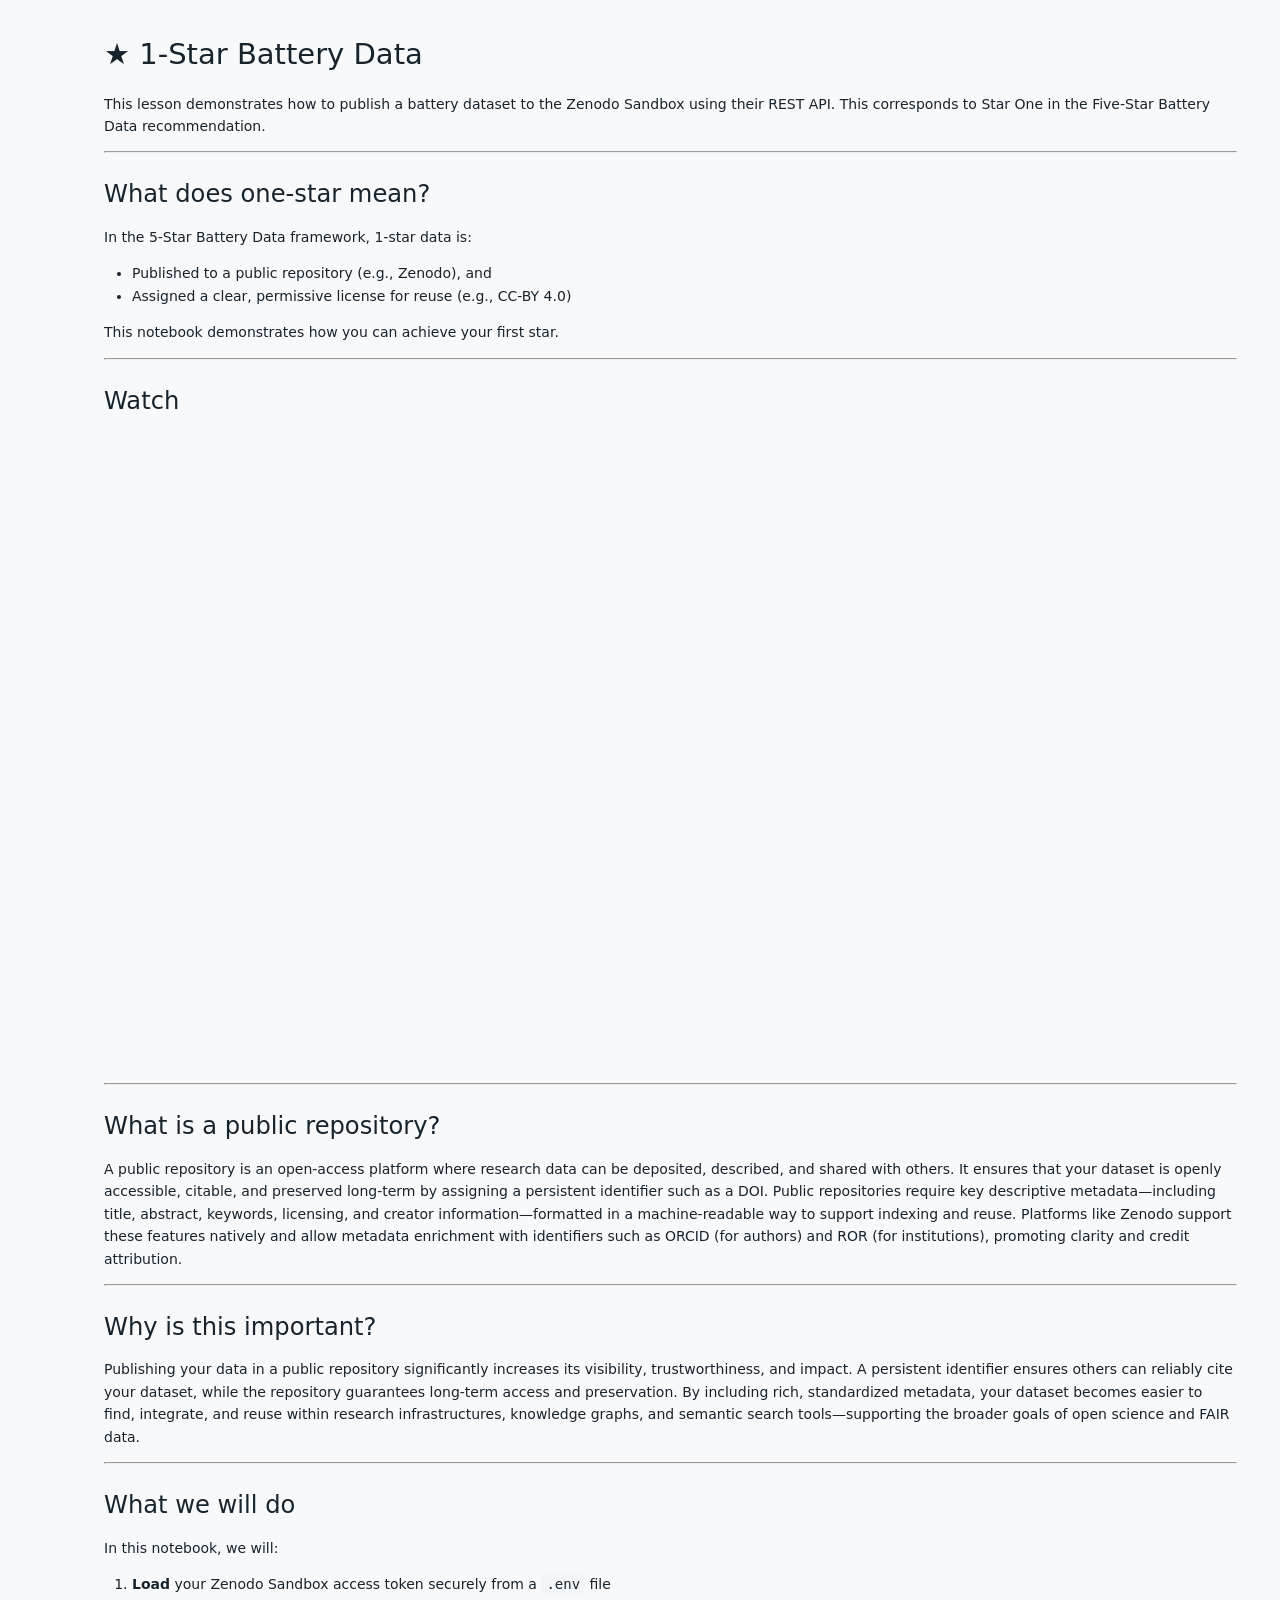
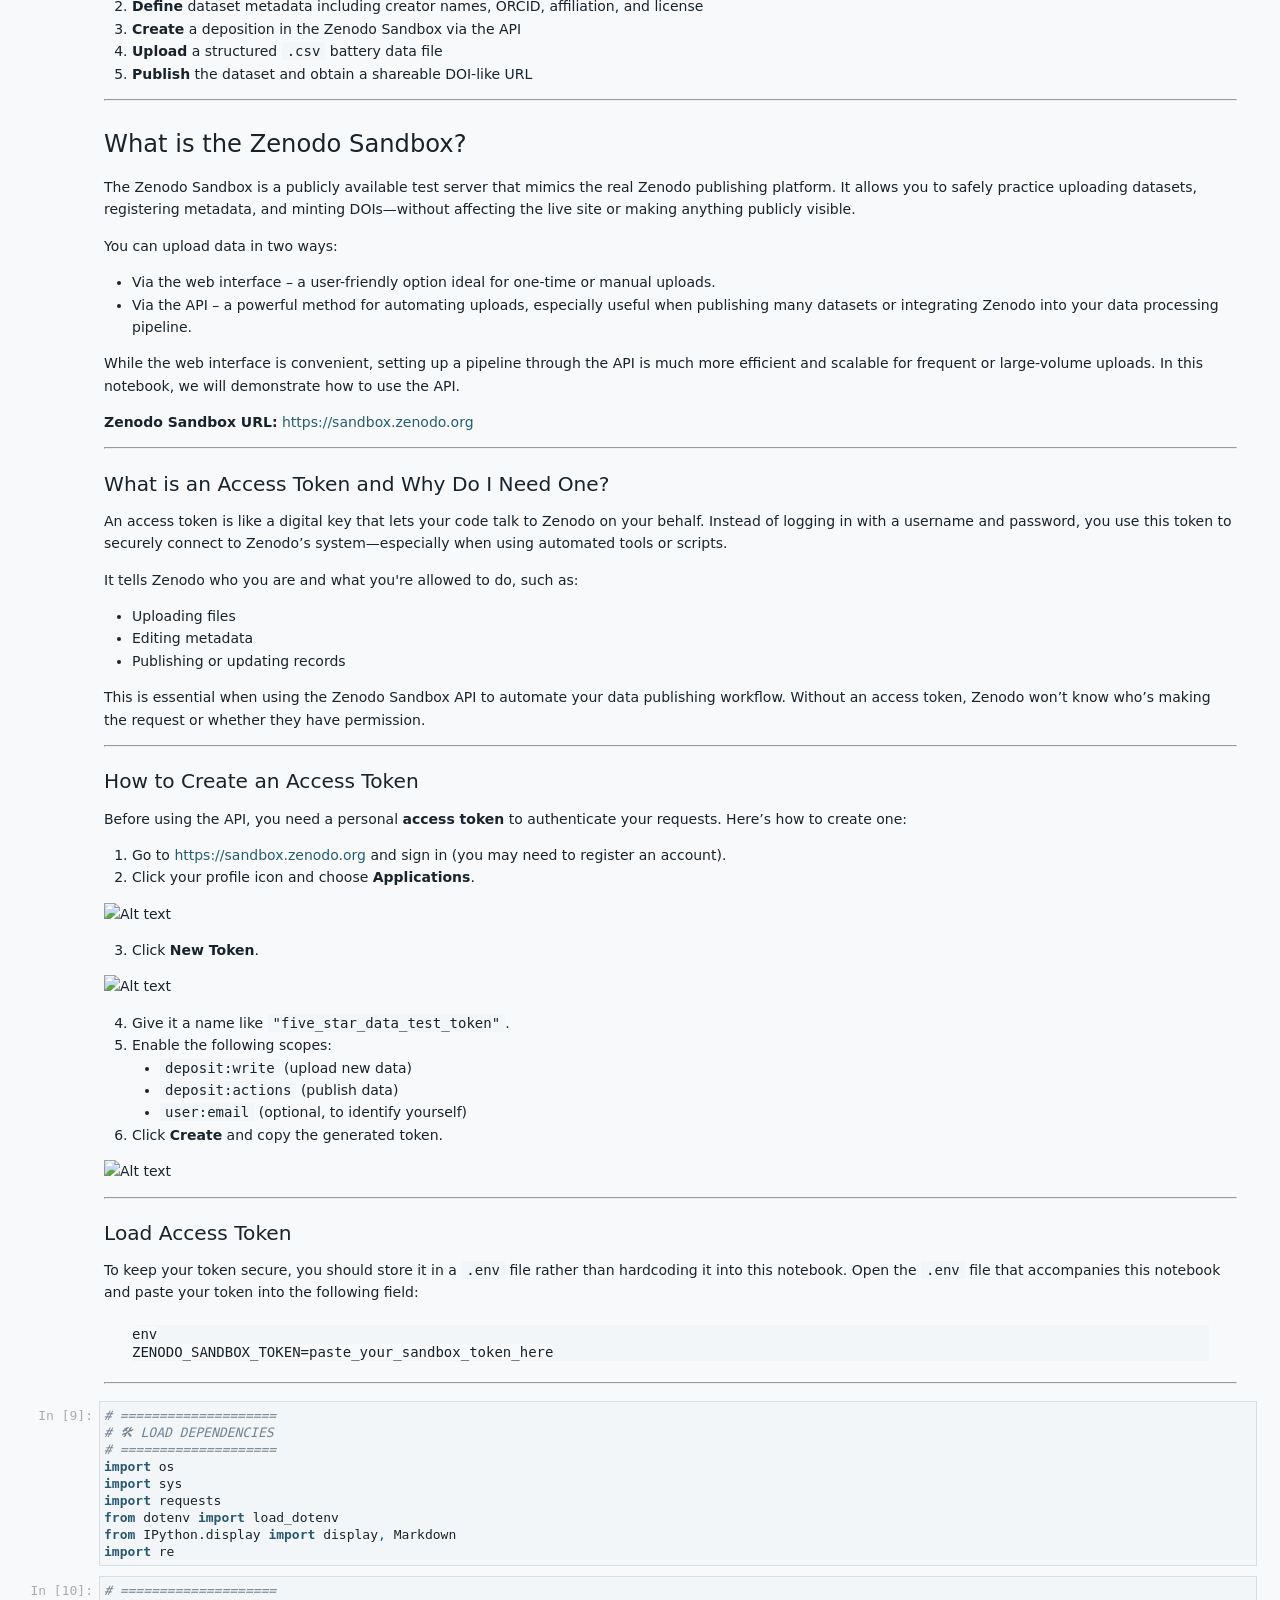
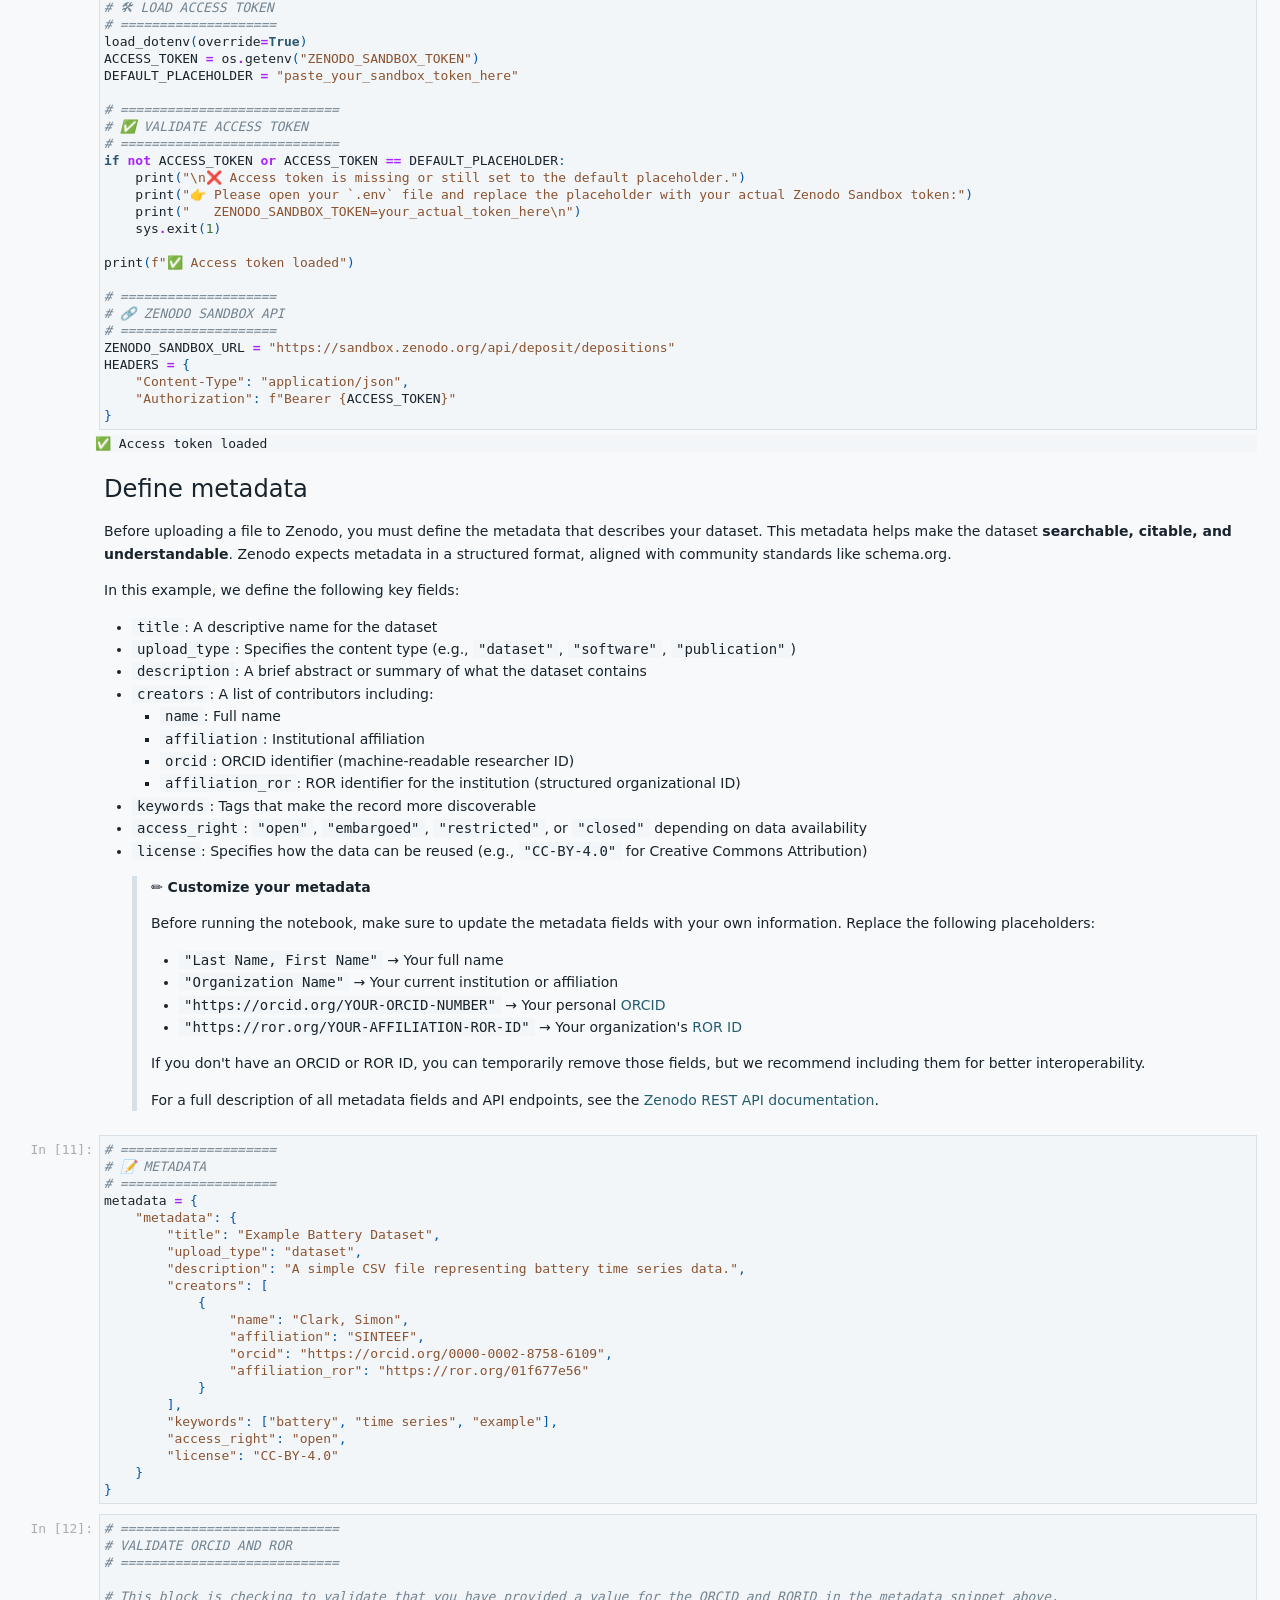
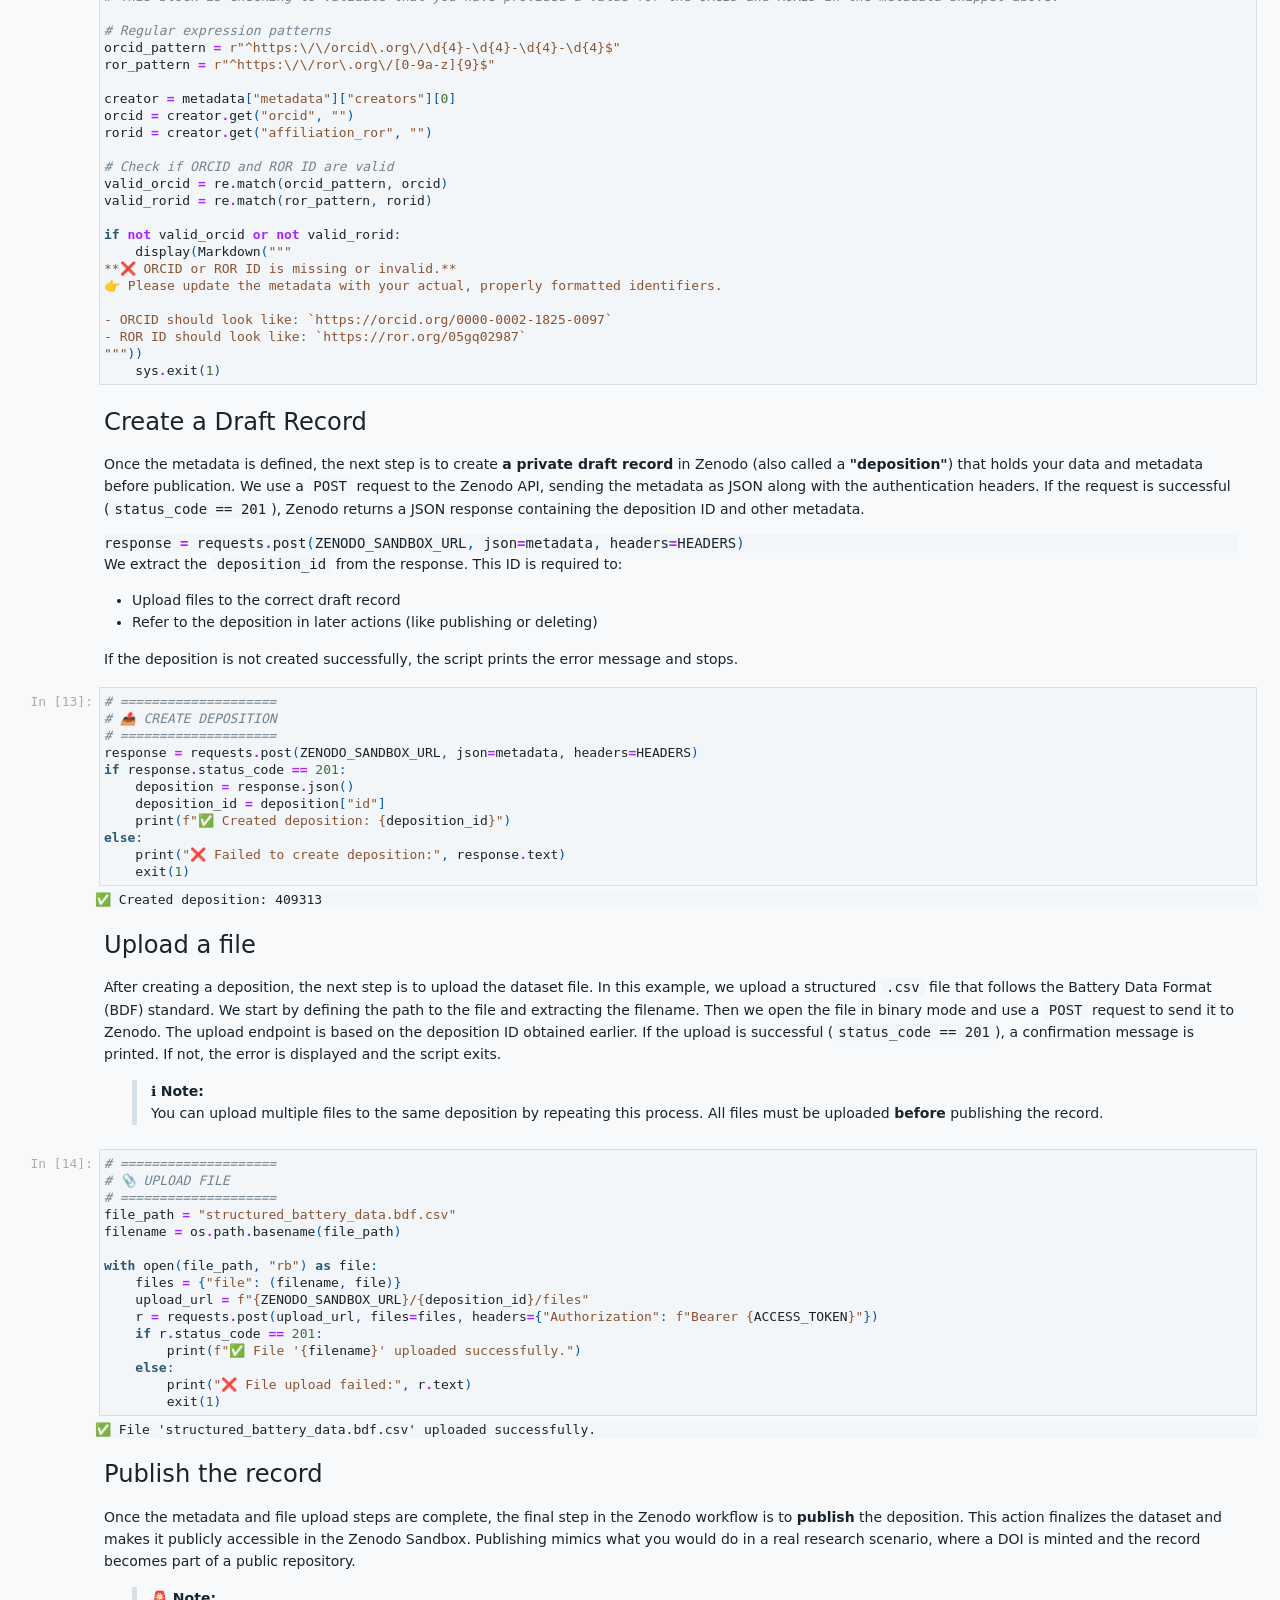
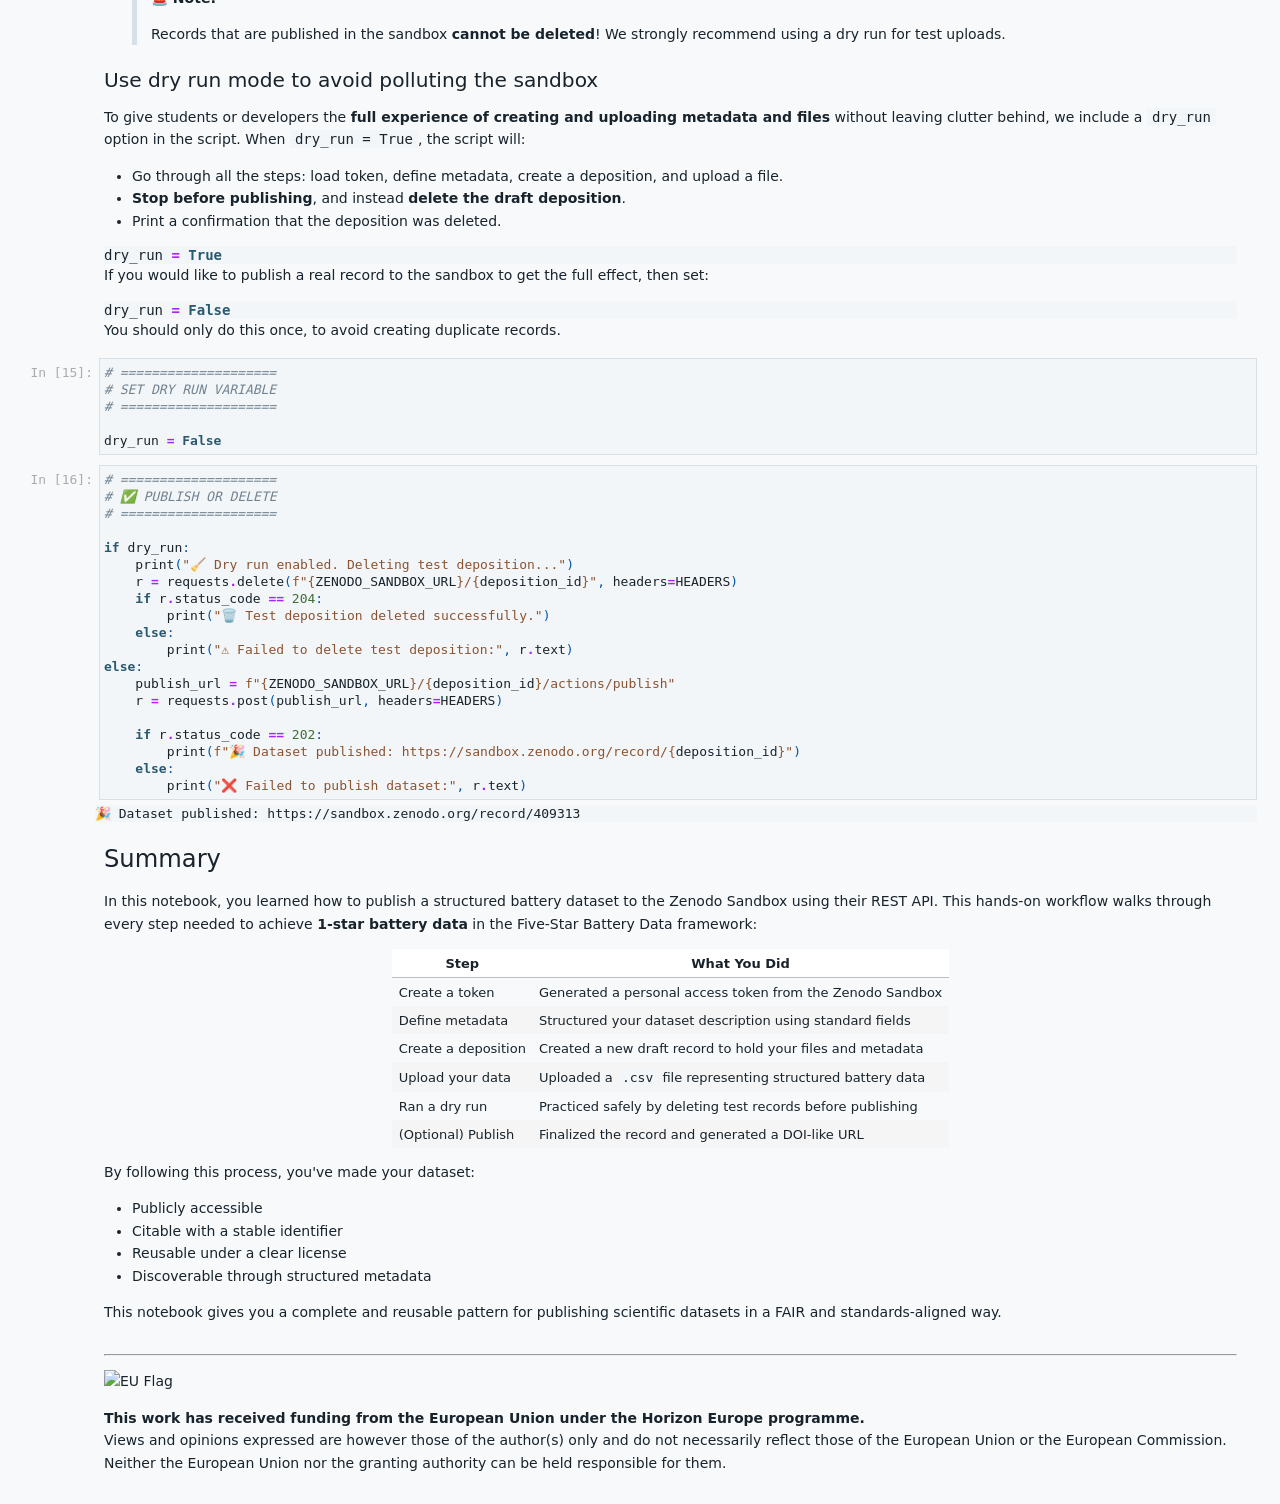
==== exports/notebooks/modules/star-1/lessons/star-1-notebook.html @ 14df3b8b "initial battery genome reformatting" ====
<!DOCTYPE html>

<html lang="en">
<head><meta charset="utf-8"/>
<meta content="width=device-width, initial-scale=1.0" name="viewport"/>
<title>star-1-notebook</title><script src="https://cdnjs.cloudflare.com/ajax/libs/require.js/2.1.10/require.min.js"></script>
<style type="text/css">
    pre { line-height: 125%; }
td.linenos .normal { color: inherit; background-color: transparent; padding-left: 5px; padding-right: 5px; }
span.linenos { color: inherit; background-color: transparent; padding-left: 5px; padding-right: 5px; }
td.linenos .special { color: #000000; background-color: #ffffc0; padding-left: 5px; padding-right: 5px; }
span.linenos.special { color: #000000; background-color: #ffffc0; padding-left: 5px; padding-right: 5px; }
.highlight .hll { background-color: var(--jp-cell-editor-active-background) }
.highlight { background: var(--jp-cell-editor-background); color: var(--jp-mirror-editor-variable-color) }
.highlight .c { color: var(--jp-mirror-editor-comment-color); font-style: italic } /* Comment */
.highlight .err { color: var(--jp-mirror-editor-error-color) } /* Error */
.highlight .k { color: var(--jp-mirror-editor-keyword-color); font-weight: bold } /* Keyword */
.highlight .o { color: var(--jp-mirror-editor-operator-color); font-weight: bold } /* Operator */
.highlight .p { color: var(--jp-mirror-editor-punctuation-color) } /* Punctuation */
.highlight .ch { color: var(--jp-mirror-editor-comment-color); font-style: italic } /* Comment.Hashbang */
.highlight .cm { color: var(--jp-mirror-editor-comment-color); font-style: italic } /* Comment.Multiline */
.highlight .cp { color: var(--jp-mirror-editor-comment-color); font-style: italic } /* Comment.Preproc */
.highlight .cpf { color: var(--jp-mirror-editor-comment-color); font-style: italic } /* Comment.PreprocFile */
.highlight .c1 { color: var(--jp-mirror-editor-comment-color); font-style: italic } /* Comment.Single */
.highlight .cs { color: var(--jp-mirror-editor-comment-color); font-style: italic } /* Comment.Special */
.highlight .kc { color: var(--jp-mirror-editor-keyword-color); font-weight: bold } /* Keyword.Constant */
.highlight .kd { color: var(--jp-mirror-editor-keyword-color); font-weight: bold } /* Keyword.Declaration */
.highlight .kn { color: var(--jp-mirror-editor-keyword-color); font-weight: bold } /* Keyword.Namespace */
.highlight .kp { color: var(--jp-mirror-editor-keyword-color); font-weight: bold } /* Keyword.Pseudo */
.highlight .kr { color: var(--jp-mirror-editor-keyword-color); font-weight: bold } /* Keyword.Reserved */
.highlight .kt { color: var(--jp-mirror-editor-keyword-color); font-weight: bold } /* Keyword.Type */
.highlight .m { color: var(--jp-mirror-editor-number-color) } /* Literal.Number */
.highlight .s { color: var(--jp-mirror-editor-string-color) } /* Literal.String */
.highlight .ow { color: var(--jp-mirror-editor-operator-color); font-weight: bold } /* Operator.Word */
.highlight .pm { color: var(--jp-mirror-editor-punctuation-color) } /* Punctuation.Marker */
.highlight .w { color: var(--jp-mirror-editor-variable-color) } /* Text.Whitespace */
.highlight .mb { color: var(--jp-mirror-editor-number-color) } /* Literal.Number.Bin */
.highlight .mf { color: var(--jp-mirror-editor-number-color) } /* Literal.Number.Float */
.highlight .mh { color: var(--jp-mirror-editor-number-color) } /* Literal.Number.Hex */
.highlight .mi { color: var(--jp-mirror-editor-number-color) } /* Literal.Number.Integer */
.highlight .mo { color: var(--jp-mirror-editor-number-color) } /* Literal.Number.Oct */
.highlight .sa { color: var(--jp-mirror-editor-string-color) } /* Literal.String.Affix */
.highlight .sb { color: var(--jp-mirror-editor-string-color) } /* Literal.String.Backtick */
.highlight .sc { color: var(--jp-mirror-editor-string-color) } /* Literal.String.Char */
.highlight .dl { color: var(--jp-mirror-editor-string-color) } /* Literal.String.Delimiter */
.highlight .sd { color: var(--jp-mirror-editor-string-color) } /* Literal.String.Doc */
.highlight .s2 { color: var(--jp-mirror-editor-string-color) } /* Literal.String.Double */
.highlight .se { color: var(--jp-mirror-editor-string-color) } /* Literal.String.Escape */
.highlight .sh { color: var(--jp-mirror-editor-string-color) } /* Literal.String.Heredoc */
.highlight .si { color: var(--jp-mirror-editor-string-color) } /* Literal.String.Interpol */
.highlight .sx { color: var(--jp-mirror-editor-string-color) } /* Literal.String.Other */
.highlight .sr { color: var(--jp-mirror-editor-string-color) } /* Literal.String.Regex */
.highlight .s1 { color: var(--jp-mirror-editor-string-color) } /* Literal.String.Single */
.highlight .ss { color: var(--jp-mirror-editor-string-color) } /* Literal.String.Symbol */
.highlight .il { color: var(--jp-mirror-editor-number-color) } /* Literal.Number.Integer.Long */
  </style>
<style type="text/css">
/*-----------------------------------------------------------------------------
| Copyright (c) Jupyter Development Team.
| Distributed under the terms of the Modified BSD License.
|----------------------------------------------------------------------------*/

/*
 * Mozilla scrollbar styling
 */

/* use standard opaque scrollbars for most nodes */
[data-jp-theme-scrollbars='true'] {
  scrollbar-color: rgb(var(--jp-scrollbar-thumb-color))
    var(--jp-scrollbar-background-color);
}

/* for code nodes, use a transparent style of scrollbar. These selectors
 * will match lower in the tree, and so will override the above */
[data-jp-theme-scrollbars='true'] .CodeMirror-hscrollbar,
[data-jp-theme-scrollbars='true'] .CodeMirror-vscrollbar {
  scrollbar-color: rgba(var(--jp-scrollbar-thumb-color), 0.5) transparent;
}

/* tiny scrollbar */

.jp-scrollbar-tiny {
  scrollbar-color: rgba(var(--jp-scrollbar-thumb-color), 0.5) transparent;
  scrollbar-width: thin;
}

/* tiny scrollbar */

.jp-scrollbar-tiny::-webkit-scrollbar,
.jp-scrollbar-tiny::-webkit-scrollbar-corner {
  background-color: transparent;
  height: 4px;
  width: 4px;
}

.jp-scrollbar-tiny::-webkit-scrollbar-thumb {
  background: rgba(var(--jp-scrollbar-thumb-color), 0.5);
}

.jp-scrollbar-tiny::-webkit-scrollbar-track:horizontal {
  border-left: 0 solid transparent;
  border-right: 0 solid transparent;
}

.jp-scrollbar-tiny::-webkit-scrollbar-track:vertical {
  border-top: 0 solid transparent;
  border-bottom: 0 solid transparent;
}

/*
 * Lumino
 */

.lm-ScrollBar[data-orientation='horizontal'] {
  min-height: 16px;
  max-height: 16px;
  min-width: 45px;
  border-top: 1px solid #a0a0a0;
}

.lm-ScrollBar[data-orientation='vertical'] {
  min-width: 16px;
  max-width: 16px;
  min-height: 45px;
  border-left: 1px solid #a0a0a0;
}

.lm-ScrollBar-button {
  background-color: #f0f0f0;
  background-position: center center;
  min-height: 15px;
  max-height: 15px;
  min-width: 15px;
  max-width: 15px;
}

.lm-ScrollBar-button:hover {
  background-color: #dadada;
}

.lm-ScrollBar-button.lm-mod-active {
  background-color: #cdcdcd;
}

.lm-ScrollBar-track {
  background: #f0f0f0;
}

.lm-ScrollBar-thumb {
  background: #cdcdcd;
}

.lm-ScrollBar-thumb:hover {
  background: #bababa;
}

.lm-ScrollBar-thumb.lm-mod-active {
  background: #a0a0a0;
}

.lm-ScrollBar[data-orientation='horizontal'] .lm-ScrollBar-thumb {
  height: 100%;
  min-width: 15px;
  border-left: 1px solid #a0a0a0;
  border-right: 1px solid #a0a0a0;
}

.lm-ScrollBar[data-orientation='vertical'] .lm-ScrollBar-thumb {
  width: 100%;
  min-height: 15px;
  border-top: 1px solid #a0a0a0;
  border-bottom: 1px solid #a0a0a0;
}

.lm-ScrollBar[data-orientation='horizontal']
  .lm-ScrollBar-button[data-action='decrement'] {
  background-image: var(--jp-icon-caret-left);
  background-size: 17px;
}

.lm-ScrollBar[data-orientation='horizontal']
  .lm-ScrollBar-button[data-action='increment'] {
  background-image: var(--jp-icon-caret-right);
  background-size: 17px;
}

.lm-ScrollBar[data-orientation='vertical']
  .lm-ScrollBar-button[data-action='decrement'] {
  background-image: var(--jp-icon-caret-up);
  background-size: 17px;
}

.lm-ScrollBar[data-orientation='vertical']
  .lm-ScrollBar-button[data-action='increment'] {
  background-image: var(--jp-icon-caret-down);
  background-size: 17px;
}

/*
 * Copyright (c) Jupyter Development Team.
 * Distributed under the terms of the Modified BSD License.
 */

/*-----------------------------------------------------------------------------
| Copyright (c) Jupyter Development Team.
| Copyright (c) 2014-2017, PhosphorJS Contributors
|
| Distributed under the terms of the BSD 3-Clause License.
|
| The full license is in the file LICENSE, distributed with this software.
|----------------------------------------------------------------------------*/

.lm-Widget {
  box-sizing: border-box;
  position: relative;
  overflow: hidden;
}

.lm-Widget.lm-mod-hidden {
  display: none !important;
}

/*
 * Copyright (c) Jupyter Development Team.
 * Distributed under the terms of the Modified BSD License.
 */

.lm-AccordionPanel[data-orientation='horizontal'] > .lm-AccordionPanel-title {
  /* Title is rotated for horizontal accordion panel using CSS */
  display: block;
  transform-origin: top left;
  transform: rotate(-90deg) translate(-100%);
}

/*
 * Copyright (c) Jupyter Development Team.
 * Distributed under the terms of the Modified BSD License.
 */

/*-----------------------------------------------------------------------------
| Copyright (c) Jupyter Development Team.
| Copyright (c) 2014-2017, PhosphorJS Contributors
|
| Distributed under the terms of the BSD 3-Clause License.
|
| The full license is in the file LICENSE, distributed with this software.
|----------------------------------------------------------------------------*/

.lm-CommandPalette {
  display: flex;
  flex-direction: column;
  -webkit-user-select: none;
  -moz-user-select: none;
  -ms-user-select: none;
  user-select: none;
}

.lm-CommandPalette-search {
  flex: 0 0 auto;
}

.lm-CommandPalette-content {
  flex: 1 1 auto;
  margin: 0;
  padding: 0;
  min-height: 0;
  overflow: auto;
  list-style-type: none;
}

.lm-CommandPalette-header {
  overflow: hidden;
  white-space: nowrap;
  text-overflow: ellipsis;
}

.lm-CommandPalette-item {
  display: flex;
  flex-direction: row;
}

.lm-CommandPalette-itemIcon {
  flex: 0 0 auto;
}

.lm-CommandPalette-itemContent {
  flex: 1 1 auto;
  overflow: hidden;
}

.lm-CommandPalette-itemShortcut {
  flex: 0 0 auto;
}

.lm-CommandPalette-itemLabel {
  overflow: hidden;
  white-space: nowrap;
  text-overflow: ellipsis;
}

.lm-close-icon {
  border: 1px solid transparent;
  background-color: transparent;
  position: absolute;
  z-index: 1;
  right: 3%;
  top: 0;
  bottom: 0;
  margin: auto;
  padding: 7px 0;
  display: none;
  vertical-align: middle;
  outline: 0;
  cursor: pointer;
}
.lm-close-icon:after {
  content: 'X';
  display: block;
  width: 15px;
  height: 15px;
  text-align: center;
  color: #000;
  font-weight: normal;
  font-size: 12px;
  cursor: pointer;
}

/*
 * Copyright (c) Jupyter Development Team.
 * Distributed under the terms of the Modified BSD License.
 */

/*-----------------------------------------------------------------------------
| Copyright (c) Jupyter Development Team.
| Copyright (c) 2014-2017, PhosphorJS Contributors
|
| Distributed under the terms of the BSD 3-Clause License.
|
| The full license is in the file LICENSE, distributed with this software.
|----------------------------------------------------------------------------*/

.lm-DockPanel {
  z-index: 0;
}

.lm-DockPanel-widget {
  z-index: 0;
}

.lm-DockPanel-tabBar {
  z-index: 1;
}

.lm-DockPanel-handle {
  z-index: 2;
}

.lm-DockPanel-handle.lm-mod-hidden {
  display: none !important;
}

.lm-DockPanel-handle:after {
  position: absolute;
  top: 0;
  left: 0;
  width: 100%;
  height: 100%;
  content: '';
}

.lm-DockPanel-handle[data-orientation='horizontal'] {
  cursor: ew-resize;
}

.lm-DockPanel-handle[data-orientation='vertical'] {
  cursor: ns-resize;
}

.lm-DockPanel-handle[data-orientation='horizontal']:after {
  left: 50%;
  min-width: 8px;
  transform: translateX(-50%);
}

.lm-DockPanel-handle[data-orientation='vertical']:after {
  top: 50%;
  min-height: 8px;
  transform: translateY(-50%);
}

.lm-DockPanel-overlay {
  z-index: 3;
  box-sizing: border-box;
  pointer-events: none;
}

.lm-DockPanel-overlay.lm-mod-hidden {
  display: none !important;
}

/*
 * Copyright (c) Jupyter Development Team.
 * Distributed under the terms of the Modified BSD License.
 */

/*-----------------------------------------------------------------------------
| Copyright (c) Jupyter Development Team.
| Copyright (c) 2014-2017, PhosphorJS Contributors
|
| Distributed under the terms of the BSD 3-Clause License.
|
| The full license is in the file LICENSE, distributed with this software.
|----------------------------------------------------------------------------*/

.lm-Menu {
  z-index: 10000;
  position: absolute;
  white-space: nowrap;
  overflow-x: hidden;
  overflow-y: auto;
  outline: none;
  -webkit-user-select: none;
  -moz-user-select: none;
  -ms-user-select: none;
  user-select: none;
}

.lm-Menu-content {
  margin: 0;
  padding: 0;
  display: table;
  list-style-type: none;
}

.lm-Menu-item {
  display: table-row;
}

.lm-Menu-item.lm-mod-hidden,
.lm-Menu-item.lm-mod-collapsed {
  display: none !important;
}

.lm-Menu-itemIcon,
.lm-Menu-itemSubmenuIcon {
  display: table-cell;
  text-align: center;
}

.lm-Menu-itemLabel {
  display: table-cell;
  text-align: left;
}

.lm-Menu-itemShortcut {
  display: table-cell;
  text-align: right;
}

/*
 * Copyright (c) Jupyter Development Team.
 * Distributed under the terms of the Modified BSD License.
 */

/*-----------------------------------------------------------------------------
| Copyright (c) Jupyter Development Team.
| Copyright (c) 2014-2017, PhosphorJS Contributors
|
| Distributed under the terms of the BSD 3-Clause License.
|
| The full license is in the file LICENSE, distributed with this software.
|----------------------------------------------------------------------------*/

.lm-MenuBar {
  outline: none;
  -webkit-user-select: none;
  -moz-user-select: none;
  -ms-user-select: none;
  user-select: none;
}

.lm-MenuBar-content {
  margin: 0;
  padding: 0;
  display: flex;
  flex-direction: row;
  list-style-type: none;
}

.lm-MenuBar-item {
  box-sizing: border-box;
}

.lm-MenuBar-itemIcon,
.lm-MenuBar-itemLabel {
  display: inline-block;
}

/*
 * Copyright (c) Jupyter Development Team.
 * Distributed under the terms of the Modified BSD License.
 */

/*-----------------------------------------------------------------------------
| Copyright (c) Jupyter Development Team.
| Copyright (c) 2014-2017, PhosphorJS Contributors
|
| Distributed under the terms of the BSD 3-Clause License.
|
| The full license is in the file LICENSE, distributed with this software.
|----------------------------------------------------------------------------*/

.lm-ScrollBar {
  display: flex;
  -webkit-user-select: none;
  -moz-user-select: none;
  -ms-user-select: none;
  user-select: none;
}

.lm-ScrollBar[data-orientation='horizontal'] {
  flex-direction: row;
}

.lm-ScrollBar[data-orientation='vertical'] {
  flex-direction: column;
}

.lm-ScrollBar-button {
  box-sizing: border-box;
  flex: 0 0 auto;
}

.lm-ScrollBar-track {
  box-sizing: border-box;
  position: relative;
  overflow: hidden;
  flex: 1 1 auto;
}

.lm-ScrollBar-thumb {
  box-sizing: border-box;
  position: absolute;
}

/*
 * Copyright (c) Jupyter Development Team.
 * Distributed under the terms of the Modified BSD License.
 */

/*-----------------------------------------------------------------------------
| Copyright (c) Jupyter Development Team.
| Copyright (c) 2014-2017, PhosphorJS Contributors
|
| Distributed under the terms of the BSD 3-Clause License.
|
| The full license is in the file LICENSE, distributed with this software.
|----------------------------------------------------------------------------*/

.lm-SplitPanel-child {
  z-index: 0;
}

.lm-SplitPanel-handle {
  z-index: 1;
}

.lm-SplitPanel-handle.lm-mod-hidden {
  display: none !important;
}

.lm-SplitPanel-handle:after {
  position: absolute;
  top: 0;
  left: 0;
  width: 100%;
  height: 100%;
  content: '';
}

.lm-SplitPanel[data-orientation='horizontal'] > .lm-SplitPanel-handle {
  cursor: ew-resize;
}

.lm-SplitPanel[data-orientation='vertical'] > .lm-SplitPanel-handle {
  cursor: ns-resize;
}

.lm-SplitPanel[data-orientation='horizontal'] > .lm-SplitPanel-handle:after {
  left: 50%;
  min-width: 8px;
  transform: translateX(-50%);
}

.lm-SplitPanel[data-orientation='vertical'] > .lm-SplitPanel-handle:after {
  top: 50%;
  min-height: 8px;
  transform: translateY(-50%);
}

/*
 * Copyright (c) Jupyter Development Team.
 * Distributed under the terms of the Modified BSD License.
 */

/*-----------------------------------------------------------------------------
| Copyright (c) Jupyter Development Team.
| Copyright (c) 2014-2017, PhosphorJS Contributors
|
| Distributed under the terms of the BSD 3-Clause License.
|
| The full license is in the file LICENSE, distributed with this software.
|----------------------------------------------------------------------------*/

.lm-TabBar {
  display: flex;
  -webkit-user-select: none;
  -moz-user-select: none;
  -ms-user-select: none;
  user-select: none;
}

.lm-TabBar[data-orientation='horizontal'] {
  flex-direction: row;
  align-items: flex-end;
}

.lm-TabBar[data-orientation='vertical'] {
  flex-direction: column;
  align-items: flex-end;
}

.lm-TabBar-content {
  margin: 0;
  padding: 0;
  display: flex;
  flex: 1 1 auto;
  list-style-type: none;
}

.lm-TabBar[data-orientation='horizontal'] > .lm-TabBar-content {
  flex-direction: row;
}

.lm-TabBar[data-orientation='vertical'] > .lm-TabBar-content {
  flex-direction: column;
}

.lm-TabBar-tab {
  display: flex;
  flex-direction: row;
  box-sizing: border-box;
  overflow: hidden;
  touch-action: none; /* Disable native Drag/Drop */
}

.lm-TabBar-tabIcon,
.lm-TabBar-tabCloseIcon {
  flex: 0 0 auto;
}

.lm-TabBar-tabLabel {
  flex: 1 1 auto;
  overflow: hidden;
  white-space: nowrap;
}

.lm-TabBar-tabInput {
  user-select: all;
  width: 100%;
  box-sizing: border-box;
}

.lm-TabBar-tab.lm-mod-hidden {
  display: none !important;
}

.lm-TabBar-addButton.lm-mod-hidden {
  display: none !important;
}

.lm-TabBar.lm-mod-dragging .lm-TabBar-tab {
  position: relative;
}

.lm-TabBar.lm-mod-dragging[data-orientation='horizontal'] .lm-TabBar-tab {
  left: 0;
  transition: left 150ms ease;
}

.lm-TabBar.lm-mod-dragging[data-orientation='vertical'] .lm-TabBar-tab {
  top: 0;
  transition: top 150ms ease;
}

.lm-TabBar.lm-mod-dragging .lm-TabBar-tab.lm-mod-dragging {
  transition: none;
}

.lm-TabBar-tabLabel .lm-TabBar-tabInput {
  user-select: all;
  width: 100%;
  box-sizing: border-box;
  background: inherit;
}

/*
 * Copyright (c) Jupyter Development Team.
 * Distributed under the terms of the Modified BSD License.
 */

/*-----------------------------------------------------------------------------
| Copyright (c) Jupyter Development Team.
| Copyright (c) 2014-2017, PhosphorJS Contributors
|
| Distributed under the terms of the BSD 3-Clause License.
|
| The full license is in the file LICENSE, distributed with this software.
|----------------------------------------------------------------------------*/

.lm-TabPanel-tabBar {
  z-index: 1;
}

.lm-TabPanel-stackedPanel {
  z-index: 0;
}

/*
 * Copyright (c) Jupyter Development Team.
 * Distributed under the terms of the Modified BSD License.
 */

/*-----------------------------------------------------------------------------
| Copyright (c) Jupyter Development Team.
| Copyright (c) 2014-2017, PhosphorJS Contributors
|
| Distributed under the terms of the BSD 3-Clause License.
|
| The full license is in the file LICENSE, distributed with this software.
|----------------------------------------------------------------------------*/

/*-----------------------------------------------------------------------------
| Copyright (c) Jupyter Development Team.
| Distributed under the terms of the Modified BSD License.
|----------------------------------------------------------------------------*/

.jp-Collapse {
  display: flex;
  flex-direction: column;
  align-items: stretch;
}

.jp-Collapse-header {
  padding: 1px 12px;
  background-color: var(--jp-layout-color1);
  border-bottom: solid var(--jp-border-width) var(--jp-border-color2);
  color: var(--jp-ui-font-color1);
  cursor: pointer;
  display: flex;
  align-items: center;
  font-size: var(--jp-ui-font-size0);
  font-weight: 600;
  text-transform: uppercase;
  user-select: none;
}

.jp-Collapser-icon {
  height: 16px;
}

.jp-Collapse-header-collapsed .jp-Collapser-icon {
  transform: rotate(-90deg);
  margin: auto 0;
}

.jp-Collapser-title {
  line-height: 25px;
}

.jp-Collapse-contents {
  padding: 0 12px;
  background-color: var(--jp-layout-color1);
  color: var(--jp-ui-font-color1);
  overflow: auto;
}

/*-----------------------------------------------------------------------------
| Copyright (c) Jupyter Development Team.
| Distributed under the terms of the Modified BSD License.
|----------------------------------------------------------------------------*/

/* This file was auto-generated by ensureUiComponents() in @jupyterlab/buildutils */

/**
 * (DEPRECATED) Support for consuming icons as CSS background images
 */

/* Icons urls */

:root {
  --jp-icon-add-above: url([data-uri]);
  --jp-icon-add-below: url([data-uri]);
  --jp-icon-add: url([data-uri]);
  --jp-icon-bell: url([data-uri]);
  --jp-icon-bug-dot: url([data-uri]);
  --jp-icon-bug: url([data-uri]);
  --jp-icon-build: url([data-uri]);
  --jp-icon-caret-down-empty-thin: url([data-uri]);
  --jp-icon-caret-down-empty: url([data-uri]);
  --jp-icon-caret-down: url([data-uri]);
  --jp-icon-caret-left: url([data-uri]);
  --jp-icon-caret-right: url([data-uri]);
  --jp-icon-caret-up-empty-thin: url([data-uri]);
  --jp-icon-caret-up: url([data-uri]);
  --jp-icon-case-sensitive: url([data-uri]);
  --jp-icon-check: url([data-uri]);
  --jp-icon-circle-empty: url([data-uri]);
  --jp-icon-circle: url([data-uri]);
  --jp-icon-clear: url([data-uri]);
  --jp-icon-close: url([data-uri]);
  --jp-icon-code-check: url([data-uri]);
  --jp-icon-code: url([data-uri]);
  --jp-icon-collapse-all: url([data-uri]);
  --jp-icon-console: url([data-uri]);
  --jp-icon-copy: url([data-uri]);
  --jp-icon-copyright: url([data-uri]);
  --jp-icon-cut: url([data-uri]);
  --jp-icon-delete: url([data-uri]);
  --jp-icon-download: url([data-uri]);
  --jp-icon-duplicate: url([data-uri]);
  --jp-icon-edit: url([data-uri]);
  --jp-icon-ellipses: url([data-uri]);
  --jp-icon-error: url([data-uri]);
  --jp-icon-expand-all: url([data-uri]);
  --jp-icon-extension: url([data-uri]);
  --jp-icon-fast-forward: url([data-uri]);
  --jp-icon-file-upload: url([data-uri]);
  --jp-icon-file: url([data-uri]);
  --jp-icon-filter-dot: url([data-uri]);
  --jp-icon-filter-list: url([data-uri]);
  --jp-icon-filter: url([data-uri]);
  --jp-icon-folder-favorite: url([data-uri]);
  --jp-icon-folder: url([data-uri]);
  --jp-icon-home: url([data-uri]);
  --jp-icon-html5: url([data-uri]);
  --jp-icon-image: url([data-uri]);
  --jp-icon-info: url([data-uri]);
  --jp-icon-inspector: url([data-uri]);
  --jp-icon-json: url([data-uri]);
  --jp-icon-julia: url([data-uri]);
  --jp-icon-jupyter-favicon: url([data-uri]);
  --jp-icon-jupyter: url([data-uri]);
  --jp-icon-jupyterlab-wordmark: url([data-uri]);
  --jp-icon-kernel: url([data-uri]);
  --jp-icon-keyboard: url([data-uri]);
  --jp-icon-launch: url([data-uri]);
  --jp-icon-launcher: url([data-uri]);
  --jp-icon-line-form: url([data-uri]);
  --jp-icon-link: url([data-uri]);
  --jp-icon-list: url([data-uri]);
  --jp-icon-markdown: url([data-uri]);
  --jp-icon-move-down: url([data-uri]);
  --jp-icon-move-up: url([data-uri]);
  --jp-icon-new-folder: url([data-uri]);
  --jp-icon-not-trusted: url([data-uri]);
  --jp-icon-notebook: url([data-uri]);
  --jp-icon-numbering: url([data-uri]);
  --jp-icon-offline-bolt: url([data-uri]);
  --jp-icon-palette: url([data-uri]);
  --jp-icon-paste: url([data-uri]);
  --jp-icon-pdf: url([data-uri]);
  --jp-icon-python: url([data-uri]);
  --jp-icon-r-kernel: url([data-uri]);
  --jp-icon-react: url([data-uri]);
  --jp-icon-redo: url([data-uri]);
  --jp-icon-refresh: url([data-uri]);
  --jp-icon-regex: url([data-uri]);
  --jp-icon-run: url([data-uri]);
  --jp-icon-running: url([data-uri]);
  --jp-icon-save: url([data-uri]);
  --jp-icon-search: url([data-uri]);
  --jp-icon-settings: url([data-uri]);
  --jp-icon-share: url([data-uri]);
  --jp-icon-spreadsheet: url([data-uri]);
  --jp-icon-stop: url([data-uri]);
  --jp-icon-tab: url([data-uri]);
  --jp-icon-table-rows: url([data-uri]);
  --jp-icon-tag: url([data-uri]);
  --jp-icon-terminal: url([data-uri]);
  --jp-icon-text-editor: url([data-uri]);
  --jp-icon-toc: url([data-uri]);
  --jp-icon-tree-view: url([data-uri]);
  --jp-icon-trusted: url([data-uri]);
  --jp-icon-undo: url([data-uri]);
  --jp-icon-user: url([data-uri]);
  --jp-icon-users: url([data-uri]);
  --jp-icon-vega: url([data-uri]);
  --jp-icon-word: url([data-uri]);
  --jp-icon-yaml: url([data-uri]);
}

/* Icon CSS class declarations */

.jp-AddAboveIcon {
  background-image: var(--jp-icon-add-above);
}

.jp-AddBelowIcon {
  background-image: var(--jp-icon-add-below);
}

.jp-AddIcon {
  background-image: var(--jp-icon-add);
}

.jp-BellIcon {
  background-image: var(--jp-icon-bell);
}

.jp-BugDotIcon {
  background-image: var(--jp-icon-bug-dot);
}

.jp-BugIcon {
  background-image: var(--jp-icon-bug);
}

.jp-BuildIcon {
  background-image: var(--jp-icon-build);
}

.jp-CaretDownEmptyIcon {
  background-image: var(--jp-icon-caret-down-empty);
}

.jp-CaretDownEmptyThinIcon {
  background-image: var(--jp-icon-caret-down-empty-thin);
}

.jp-CaretDownIcon {
  background-image: var(--jp-icon-caret-down);
}

.jp-CaretLeftIcon {
  background-image: var(--jp-icon-caret-left);
}

.jp-CaretRightIcon {
  background-image: var(--jp-icon-caret-right);
}

.jp-CaretUpEmptyThinIcon {
  background-image: var(--jp-icon-caret-up-empty-thin);
}

.jp-CaretUpIcon {
  background-image: var(--jp-icon-caret-up);
}

.jp-CaseSensitiveIcon {
  background-image: var(--jp-icon-case-sensitive);
}

.jp-CheckIcon {
  background-image: var(--jp-icon-check);
}

.jp-CircleEmptyIcon {
  background-image: var(--jp-icon-circle-empty);
}

.jp-CircleIcon {
  background-image: var(--jp-icon-circle);
}

.jp-ClearIcon {
  background-image: var(--jp-icon-clear);
}

.jp-CloseIcon {
  background-image: var(--jp-icon-close);
}

.jp-CodeCheckIcon {
  background-image: var(--jp-icon-code-check);
}

.jp-CodeIcon {
  background-image: var(--jp-icon-code);
}

.jp-CollapseAllIcon {
  background-image: var(--jp-icon-collapse-all);
}

.jp-ConsoleIcon {
  background-image: var(--jp-icon-console);
}

.jp-CopyIcon {
  background-image: var(--jp-icon-copy);
}

.jp-CopyrightIcon {
  background-image: var(--jp-icon-copyright);
}

.jp-CutIcon {
  background-image: var(--jp-icon-cut);
}

.jp-DeleteIcon {
  background-image: var(--jp-icon-delete);
}

.jp-DownloadIcon {
  background-image: var(--jp-icon-download);
}

.jp-DuplicateIcon {
  background-image: var(--jp-icon-duplicate);
}

.jp-EditIcon {
  background-image: var(--jp-icon-edit);
}

.jp-EllipsesIcon {
  background-image: var(--jp-icon-ellipses);
}

.jp-ErrorIcon {
  background-image: var(--jp-icon-error);
}

.jp-ExpandAllIcon {
  background-image: var(--jp-icon-expand-all);
}

.jp-ExtensionIcon {
  background-image: var(--jp-icon-extension);
}

.jp-FastForwardIcon {
  background-image: var(--jp-icon-fast-forward);
}

.jp-FileIcon {
  background-image: var(--jp-icon-file);
}

.jp-FileUploadIcon {
  background-image: var(--jp-icon-file-upload);
}

.jp-FilterDotIcon {
  background-image: var(--jp-icon-filter-dot);
}

.jp-FilterIcon {
  background-image: var(--jp-icon-filter);
}

.jp-FilterListIcon {
  background-image: var(--jp-icon-filter-list);
}

.jp-FolderFavoriteIcon {
  background-image: var(--jp-icon-folder-favorite);
}

.jp-FolderIcon {
  background-image: var(--jp-icon-folder);
}

.jp-HomeIcon {
  background-image: var(--jp-icon-home);
}

.jp-Html5Icon {
  background-image: var(--jp-icon-html5);
}

.jp-ImageIcon {
  background-image: var(--jp-icon-image);
}

.jp-InfoIcon {
  background-image: var(--jp-icon-info);
}

.jp-InspectorIcon {
  background-image: var(--jp-icon-inspector);
}

.jp-JsonIcon {
  background-image: var(--jp-icon-json);
}

.jp-JuliaIcon {
  background-image: var(--jp-icon-julia);
}

.jp-JupyterFaviconIcon {
  background-image: var(--jp-icon-jupyter-favicon);
}

.jp-JupyterIcon {
  background-image: var(--jp-icon-jupyter);
}

.jp-JupyterlabWordmarkIcon {
  background-image: var(--jp-icon-jupyterlab-wordmark);
}

.jp-KernelIcon {
  background-image: var(--jp-icon-kernel);
}

.jp-KeyboardIcon {
  background-image: var(--jp-icon-keyboard);
}

.jp-LaunchIcon {
  background-image: var(--jp-icon-launch);
}

.jp-LauncherIcon {
  background-image: var(--jp-icon-launcher);
}

.jp-LineFormIcon {
  background-image: var(--jp-icon-line-form);
}

.jp-LinkIcon {
  background-image: var(--jp-icon-link);
}

.jp-ListIcon {
  background-image: var(--jp-icon-list);
}

.jp-MarkdownIcon {
  background-image: var(--jp-icon-markdown);
}

.jp-MoveDownIcon {
  background-image: var(--jp-icon-move-down);
}

.jp-MoveUpIcon {
  background-image: var(--jp-icon-move-up);
}

.jp-NewFolderIcon {
  background-image: var(--jp-icon-new-folder);
}

.jp-NotTrustedIcon {
  background-image: var(--jp-icon-not-trusted);
}

.jp-NotebookIcon {
  background-image: var(--jp-icon-notebook);
}

.jp-NumberingIcon {
  background-image: var(--jp-icon-numbering);
}

.jp-OfflineBoltIcon {
  background-image: var(--jp-icon-offline-bolt);
}

.jp-PaletteIcon {
  background-image: var(--jp-icon-palette);
}

.jp-PasteIcon {
  background-image: var(--jp-icon-paste);
}

.jp-PdfIcon {
  background-image: var(--jp-icon-pdf);
}

.jp-PythonIcon {
  background-image: var(--jp-icon-python);
}

.jp-RKernelIcon {
  background-image: var(--jp-icon-r-kernel);
}

.jp-ReactIcon {
  background-image: var(--jp-icon-react);
}

.jp-RedoIcon {
  background-image: var(--jp-icon-redo);
}

.jp-RefreshIcon {
  background-image: var(--jp-icon-refresh);
}

.jp-RegexIcon {
  background-image: var(--jp-icon-regex);
}

.jp-RunIcon {
  background-image: var(--jp-icon-run);
}

.jp-RunningIcon {
  background-image: var(--jp-icon-running);
}

.jp-SaveIcon {
  background-image: var(--jp-icon-save);
}

.jp-SearchIcon {
  background-image: var(--jp-icon-search);
}

.jp-SettingsIcon {
  background-image: var(--jp-icon-settings);
}

.jp-ShareIcon {
  background-image: var(--jp-icon-share);
}

.jp-SpreadsheetIcon {
  background-image: var(--jp-icon-spreadsheet);
}

.jp-StopIcon {
  background-image: var(--jp-icon-stop);
}

.jp-TabIcon {
  background-image: var(--jp-icon-tab);
}

.jp-TableRowsIcon {
  background-image: var(--jp-icon-table-rows);
}

.jp-TagIcon {
  background-image: var(--jp-icon-tag);
}

.jp-TerminalIcon {
  background-image: var(--jp-icon-terminal);
}

.jp-TextEditorIcon {
  background-image: var(--jp-icon-text-editor);
}

.jp-TocIcon {
  background-image: var(--jp-icon-toc);
}

.jp-TreeViewIcon {
  background-image: var(--jp-icon-tree-view);
}

.jp-TrustedIcon {
  background-image: var(--jp-icon-trusted);
}

.jp-UndoIcon {
  background-image: var(--jp-icon-undo);
}

.jp-UserIcon {
  background-image: var(--jp-icon-user);
}

.jp-UsersIcon {
  background-image: var(--jp-icon-users);
}

.jp-VegaIcon {
  background-image: var(--jp-icon-vega);
}

.jp-WordIcon {
  background-image: var(--jp-icon-word);
}

.jp-YamlIcon {
  background-image: var(--jp-icon-yaml);
}

/*-----------------------------------------------------------------------------
| Copyright (c) Jupyter Development Team.
| Distributed under the terms of the Modified BSD License.
|----------------------------------------------------------------------------*/

/**
 * (DEPRECATED) Support for consuming icons as CSS background images
 */

.jp-Icon,
.jp-MaterialIcon {
  background-position: center;
  background-repeat: no-repeat;
  background-size: 16px;
  min-width: 16px;
  min-height: 16px;
}

.jp-Icon-cover {
  background-position: center;
  background-repeat: no-repeat;
  background-size: cover;
}

/**
 * (DEPRECATED) Support for specific CSS icon sizes
 */

.jp-Icon-16 {
  background-size: 16px;
  min-width: 16px;
  min-height: 16px;
}

.jp-Icon-18 {
  background-size: 18px;
  min-width: 18px;
  min-height: 18px;
}

.jp-Icon-20 {
  background-size: 20px;
  min-width: 20px;
  min-height: 20px;
}

/*-----------------------------------------------------------------------------
| Copyright (c) Jupyter Development Team.
| Distributed under the terms of the Modified BSD License.
|----------------------------------------------------------------------------*/

.lm-TabBar .lm-TabBar-addButton {
  align-items: center;
  display: flex;
  padding: 4px;
  padding-bottom: 5px;
  margin-right: 1px;
  background-color: var(--jp-layout-color2);
}

.lm-TabBar .lm-TabBar-addButton:hover {
  background-color: var(--jp-layout-color1);
}

.lm-DockPanel-tabBar .lm-TabBar-tab {
  width: var(--jp-private-horizontal-tab-width);
}

.lm-DockPanel-tabBar .lm-TabBar-content {
  flex: unset;
}

.lm-DockPanel-tabBar[data-orientation='horizontal'] {
  flex: 1 1 auto;
}

/*-----------------------------------------------------------------------------
| Copyright (c) Jupyter Development Team.
| Distributed under the terms of the Modified BSD License.
|----------------------------------------------------------------------------*/

/**
 * Support for icons as inline SVG HTMLElements
 */

/* recolor the primary elements of an icon */
.jp-icon0[fill] {
  fill: var(--jp-inverse-layout-color0);
}

.jp-icon1[fill] {
  fill: var(--jp-inverse-layout-color1);
}

.jp-icon2[fill] {
  fill: var(--jp-inverse-layout-color2);
}

.jp-icon3[fill] {
  fill: var(--jp-inverse-layout-color3);
}

.jp-icon4[fill] {
  fill: var(--jp-inverse-layout-color4);
}

.jp-icon0[stroke] {
  stroke: var(--jp-inverse-layout-color0);
}

.jp-icon1[stroke] {
  stroke: var(--jp-inverse-layout-color1);
}

.jp-icon2[stroke] {
  stroke: var(--jp-inverse-layout-color2);
}

.jp-icon3[stroke] {
  stroke: var(--jp-inverse-layout-color3);
}

.jp-icon4[stroke] {
  stroke: var(--jp-inverse-layout-color4);
}

/* recolor the accent elements of an icon */
.jp-icon-accent0[fill] {
  fill: var(--jp-layout-color0);
}

.jp-icon-accent1[fill] {
  fill: var(--jp-layout-color1);
}

.jp-icon-accent2[fill] {
  fill: var(--jp-layout-color2);
}

.jp-icon-accent3[fill] {
  fill: var(--jp-layout-color3);
}

.jp-icon-accent4[fill] {
  fill: var(--jp-layout-color4);
}

.jp-icon-accent0[stroke] {
  stroke: var(--jp-layout-color0);
}

.jp-icon-accent1[stroke] {
  stroke: var(--jp-layout-color1);
}

.jp-icon-accent2[stroke] {
  stroke: var(--jp-layout-color2);
}

.jp-icon-accent3[stroke] {
  stroke: var(--jp-layout-color3);
}

.jp-icon-accent4[stroke] {
  stroke: var(--jp-layout-color4);
}

/* set the color of an icon to transparent */
.jp-icon-none[fill] {
  fill: none;
}

.jp-icon-none[stroke] {
  stroke: none;
}

/* brand icon colors. Same for light and dark */
.jp-icon-brand0[fill] {
  fill: var(--jp-brand-color0);
}

.jp-icon-brand1[fill] {
  fill: var(--jp-brand-color1);
}

.jp-icon-brand2[fill] {
  fill: var(--jp-brand-color2);
}

.jp-icon-brand3[fill] {
  fill: var(--jp-brand-color3);
}

.jp-icon-brand4[fill] {
  fill: var(--jp-brand-color4);
}

.jp-icon-brand0[stroke] {
  stroke: var(--jp-brand-color0);
}

.jp-icon-brand1[stroke] {
  stroke: var(--jp-brand-color1);
}

.jp-icon-brand2[stroke] {
  stroke: var(--jp-brand-color2);
}

.jp-icon-brand3[stroke] {
  stroke: var(--jp-brand-color3);
}

.jp-icon-brand4[stroke] {
  stroke: var(--jp-brand-color4);
}

/* warn icon colors. Same for light and dark */
.jp-icon-warn0[fill] {
  fill: var(--jp-warn-color0);
}

.jp-icon-warn1[fill] {
  fill: var(--jp-warn-color1);
}

.jp-icon-warn2[fill] {
  fill: var(--jp-warn-color2);
}

.jp-icon-warn3[fill] {
  fill: var(--jp-warn-color3);
}

.jp-icon-warn0[stroke] {
  stroke: var(--jp-warn-color0);
}

.jp-icon-warn1[stroke] {
  stroke: var(--jp-warn-color1);
}

.jp-icon-warn2[stroke] {
  stroke: var(--jp-warn-color2);
}

.jp-icon-warn3[stroke] {
  stroke: var(--jp-warn-color3);
}

/* icon colors that contrast well with each other and most backgrounds */
.jp-icon-contrast0[fill] {
  fill: var(--jp-icon-contrast-color0);
}

.jp-icon-contrast1[fill] {
  fill: var(--jp-icon-contrast-color1);
}

.jp-icon-contrast2[fill] {
  fill: var(--jp-icon-contrast-color2);
}

.jp-icon-contrast3[fill] {
  fill: var(--jp-icon-contrast-color3);
}

.jp-icon-contrast0[stroke] {
  stroke: var(--jp-icon-contrast-color0);
}

.jp-icon-contrast1[stroke] {
  stroke: var(--jp-icon-contrast-color1);
}

.jp-icon-contrast2[stroke] {
  stroke: var(--jp-icon-contrast-color2);
}

.jp-icon-contrast3[stroke] {
  stroke: var(--jp-icon-contrast-color3);
}

.jp-icon-dot[fill] {
  fill: var(--jp-warn-color0);
}

.jp-jupyter-icon-color[fill] {
  fill: var(--jp-jupyter-icon-color, var(--jp-warn-color0));
}

.jp-notebook-icon-color[fill] {
  fill: var(--jp-notebook-icon-color, var(--jp-warn-color0));
}

.jp-json-icon-color[fill] {
  fill: var(--jp-json-icon-color, var(--jp-warn-color1));
}

.jp-console-icon-color[fill] {
  fill: var(--jp-console-icon-color, white);
}

.jp-console-icon-background-color[fill] {
  fill: var(--jp-console-icon-background-color, var(--jp-brand-color1));
}

.jp-terminal-icon-color[fill] {
  fill: var(--jp-terminal-icon-color, var(--jp-layout-color2));
}

.jp-terminal-icon-background-color[fill] {
  fill: var(
    --jp-terminal-icon-background-color,
    var(--jp-inverse-layout-color2)
  );
}

.jp-text-editor-icon-color[fill] {
  fill: var(--jp-text-editor-icon-color, var(--jp-inverse-layout-color3));
}

.jp-inspector-icon-color[fill] {
  fill: var(--jp-inspector-icon-color, var(--jp-inverse-layout-color3));
}

/* CSS for icons in selected filebrowser listing items */
.jp-DirListing-item.jp-mod-selected .jp-icon-selectable[fill] {
  fill: #fff;
}

.jp-DirListing-item.jp-mod-selected .jp-icon-selectable-inverse[fill] {
  fill: var(--jp-brand-color1);
}

/* stylelint-disable selector-max-class, selector-max-compound-selectors */

/**
* TODO: come up with non css-hack solution for showing the busy icon on top
*  of the close icon
* CSS for complex behavior of close icon of tabs in the main area tabbar
*/
.lm-DockPanel-tabBar
  .lm-TabBar-tab.lm-mod-closable.jp-mod-dirty
  > .lm-TabBar-tabCloseIcon
  > :not(:hover)
  > .jp-icon3[fill] {
  fill: none;
}

.lm-DockPanel-tabBar
  .lm-TabBar-tab.lm-mod-closable.jp-mod-dirty
  > .lm-TabBar-tabCloseIcon
  > :not(:hover)
  > .jp-icon-busy[fill] {
  fill: var(--jp-inverse-layout-color3);
}

/* stylelint-enable selector-max-class, selector-max-compound-selectors */

/* CSS for icons in status bar */
#jp-main-statusbar .jp-mod-selected .jp-icon-selectable[fill] {
  fill: #fff;
}

#jp-main-statusbar .jp-mod-selected .jp-icon-selectable-inverse[fill] {
  fill: var(--jp-brand-color1);
}

/* special handling for splash icon CSS. While the theme CSS reloads during
   splash, the splash icon can loose theming. To prevent that, we set a
   default for its color variable */
:root {
  --jp-warn-color0: var(--md-orange-700);
}

/* not sure what to do with this one, used in filebrowser listing */
.jp-DragIcon {
  margin-right: 4px;
}

/*-----------------------------------------------------------------------------
| Copyright (c) Jupyter Development Team.
| Distributed under the terms of the Modified BSD License.
|----------------------------------------------------------------------------*/

/**
 * Support for alt colors for icons as inline SVG HTMLElements
 */

/* alt recolor the primary elements of an icon */
.jp-icon-alt .jp-icon0[fill] {
  fill: var(--jp-layout-color0);
}

.jp-icon-alt .jp-icon1[fill] {
  fill: var(--jp-layout-color1);
}

.jp-icon-alt .jp-icon2[fill] {
  fill: var(--jp-layout-color2);
}

.jp-icon-alt .jp-icon3[fill] {
  fill: var(--jp-layout-color3);
}

.jp-icon-alt .jp-icon4[fill] {
  fill: var(--jp-layout-color4);
}

.jp-icon-alt .jp-icon0[stroke] {
  stroke: var(--jp-layout-color0);
}

.jp-icon-alt .jp-icon1[stroke] {
  stroke: var(--jp-layout-color1);
}

.jp-icon-alt .jp-icon2[stroke] {
  stroke: var(--jp-layout-color2);
}

.jp-icon-alt .jp-icon3[stroke] {
  stroke: var(--jp-layout-color3);
}

.jp-icon-alt .jp-icon4[stroke] {
  stroke: var(--jp-layout-color4);
}

/* alt recolor the accent elements of an icon */
.jp-icon-alt .jp-icon-accent0[fill] {
  fill: var(--jp-inverse-layout-color0);
}

.jp-icon-alt .jp-icon-accent1[fill] {
  fill: var(--jp-inverse-layout-color1);
}

.jp-icon-alt .jp-icon-accent2[fill] {
  fill: var(--jp-inverse-layout-color2);
}

.jp-icon-alt .jp-icon-accent3[fill] {
  fill: var(--jp-inverse-layout-color3);
}

.jp-icon-alt .jp-icon-accent4[fill] {
  fill: var(--jp-inverse-layout-color4);
}

.jp-icon-alt .jp-icon-accent0[stroke] {
  stroke: var(--jp-inverse-layout-color0);
}

.jp-icon-alt .jp-icon-accent1[stroke] {
  stroke: var(--jp-inverse-layout-color1);
}

.jp-icon-alt .jp-icon-accent2[stroke] {
  stroke: var(--jp-inverse-layout-color2);
}

.jp-icon-alt .jp-icon-accent3[stroke] {
  stroke: var(--jp-inverse-layout-color3);
}

.jp-icon-alt .jp-icon-accent4[stroke] {
  stroke: var(--jp-inverse-layout-color4);
}

/*-----------------------------------------------------------------------------
| Copyright (c) Jupyter Development Team.
| Distributed under the terms of the Modified BSD License.
|----------------------------------------------------------------------------*/

.jp-icon-hoverShow:not(:hover) .jp-icon-hoverShow-content {
  display: none !important;
}

/**
 * Support for hover colors for icons as inline SVG HTMLElements
 */

/**
 * regular colors
 */

/* recolor the primary elements of an icon */
.jp-icon-hover :hover .jp-icon0-hover[fill] {
  fill: var(--jp-inverse-layout-color0);
}

.jp-icon-hover :hover .jp-icon1-hover[fill] {
  fill: var(--jp-inverse-layout-color1);
}

.jp-icon-hover :hover .jp-icon2-hover[fill] {
  fill: var(--jp-inverse-layout-color2);
}

.jp-icon-hover :hover .jp-icon3-hover[fill] {
  fill: var(--jp-inverse-layout-color3);
}

.jp-icon-hover :hover .jp-icon4-hover[fill] {
  fill: var(--jp-inverse-layout-color4);
}

.jp-icon-hover :hover .jp-icon0-hover[stroke] {
  stroke: var(--jp-inverse-layout-color0);
}

.jp-icon-hover :hover .jp-icon1-hover[stroke] {
  stroke: var(--jp-inverse-layout-color1);
}

.jp-icon-hover :hover .jp-icon2-hover[stroke] {
  stroke: var(--jp-inverse-layout-color2);
}

.jp-icon-hover :hover .jp-icon3-hover[stroke] {
  stroke: var(--jp-inverse-layout-color3);
}

.jp-icon-hover :hover .jp-icon4-hover[stroke] {
  stroke: var(--jp-inverse-layout-color4);
}

/* recolor the accent elements of an icon */
.jp-icon-hover :hover .jp-icon-accent0-hover[fill] {
  fill: var(--jp-layout-color0);
}

.jp-icon-hover :hover .jp-icon-accent1-hover[fill] {
  fill: var(--jp-layout-color1);
}

.jp-icon-hover :hover .jp-icon-accent2-hover[fill] {
  fill: var(--jp-layout-color2);
}

.jp-icon-hover :hover .jp-icon-accent3-hover[fill] {
  fill: var(--jp-layout-color3);
}

.jp-icon-hover :hover .jp-icon-accent4-hover[fill] {
  fill: var(--jp-layout-color4);
}

.jp-icon-hover :hover .jp-icon-accent0-hover[stroke] {
  stroke: var(--jp-layout-color0);
}

.jp-icon-hover :hover .jp-icon-accent1-hover[stroke] {
  stroke: var(--jp-layout-color1);
}

.jp-icon-hover :hover .jp-icon-accent2-hover[stroke] {
  stroke: var(--jp-layout-color2);
}

.jp-icon-hover :hover .jp-icon-accent3-hover[stroke] {
  stroke: var(--jp-layout-color3);
}

.jp-icon-hover :hover .jp-icon-accent4-hover[stroke] {
  stroke: var(--jp-layout-color4);
}

/* set the color of an icon to transparent */
.jp-icon-hover :hover .jp-icon-none-hover[fill] {
  fill: none;
}

.jp-icon-hover :hover .jp-icon-none-hover[stroke] {
  stroke: none;
}

/**
 * inverse colors
 */

/* inverse recolor the primary elements of an icon */
.jp-icon-hover.jp-icon-alt :hover .jp-icon0-hover[fill] {
  fill: var(--jp-layout-color0);
}

.jp-icon-hover.jp-icon-alt :hover .jp-icon1-hover[fill] {
  fill: var(--jp-layout-color1);
}

.jp-icon-hover.jp-icon-alt :hover .jp-icon2-hover[fill] {
  fill: var(--jp-layout-color2);
}

.jp-icon-hover.jp-icon-alt :hover .jp-icon3-hover[fill] {
  fill: var(--jp-layout-color3);
}

.jp-icon-hover.jp-icon-alt :hover .jp-icon4-hover[fill] {
  fill: var(--jp-layout-color4);
}

.jp-icon-hover.jp-icon-alt :hover .jp-icon0-hover[stroke] {
  stroke: var(--jp-layout-color0);
}

.jp-icon-hover.jp-icon-alt :hover .jp-icon1-hover[stroke] {
  stroke: var(--jp-layout-color1);
}

.jp-icon-hover.jp-icon-alt :hover .jp-icon2-hover[stroke] {
  stroke: var(--jp-layout-color2);
}

.jp-icon-hover.jp-icon-alt :hover .jp-icon3-hover[stroke] {
  stroke: var(--jp-layout-color3);
}

.jp-icon-hover.jp-icon-alt :hover .jp-icon4-hover[stroke] {
  stroke: var(--jp-layout-color4);
}

/* inverse recolor the accent elements of an icon */
.jp-icon-hover.jp-icon-alt :hover .jp-icon-accent0-hover[fill] {
  fill: var(--jp-inverse-layout-color0);
}

.jp-icon-hover.jp-icon-alt :hover .jp-icon-accent1-hover[fill] {
  fill: var(--jp-inverse-layout-color1);
}

.jp-icon-hover.jp-icon-alt :hover .jp-icon-accent2-hover[fill] {
  fill: var(--jp-inverse-layout-color2);
}

.jp-icon-hover.jp-icon-alt :hover .jp-icon-accent3-hover[fill] {
  fill: var(--jp-inverse-layout-color3);
}

.jp-icon-hover.jp-icon-alt :hover .jp-icon-accent4-hover[fill] {
  fill: var(--jp-inverse-layout-color4);
}

.jp-icon-hover.jp-icon-alt :hover .jp-icon-accent0-hover[stroke] {
  stroke: var(--jp-inverse-layout-color0);
}

.jp-icon-hover.jp-icon-alt :hover .jp-icon-accent1-hover[stroke] {
  stroke: var(--jp-inverse-layout-color1);
}

.jp-icon-hover.jp-icon-alt :hover .jp-icon-accent2-hover[stroke] {
  stroke: var(--jp-inverse-layout-color2);
}

.jp-icon-hover.jp-icon-alt :hover .jp-icon-accent3-hover[stroke] {
  stroke: var(--jp-inverse-layout-color3);
}

.jp-icon-hover.jp-icon-alt :hover .jp-icon-accent4-hover[stroke] {
  stroke: var(--jp-inverse-layout-color4);
}

/*-----------------------------------------------------------------------------
| Copyright (c) Jupyter Development Team.
| Distributed under the terms of the Modified BSD License.
|----------------------------------------------------------------------------*/

.jp-IFrame {
  width: 100%;
  height: 100%;
}

.jp-IFrame > iframe {
  border: none;
}

/*
When drag events occur, `lm-mod-override-cursor` is added to the body.
Because iframes steal all cursor events, the following two rules are necessary
to suppress pointer events while resize drags are occurring. There may be a
better solution to this problem.
*/
body.lm-mod-override-cursor .jp-IFrame {
  position: relative;
}

body.lm-mod-override-cursor .jp-IFrame::before {
  content: '';
  position: absolute;
  top: 0;
  left: 0;
  right: 0;
  bottom: 0;
  background: transparent;
}

/*-----------------------------------------------------------------------------
| Copyright (c) 2014-2016, Jupyter Development Team.
|
| Distributed under the terms of the Modified BSD License.
|----------------------------------------------------------------------------*/

.jp-HoverBox {
  position: fixed;
}

/*-----------------------------------------------------------------------------
| Copyright (c) Jupyter Development Team.
| Distributed under the terms of the Modified BSD License.
|----------------------------------------------------------------------------*/

.jp-FormGroup-content fieldset {
  border: none;
  padding: 0;
  min-width: 0;
  width: 100%;
}

/* stylelint-disable selector-max-type */

.jp-FormGroup-content fieldset .jp-inputFieldWrapper input,
.jp-FormGroup-content fieldset .jp-inputFieldWrapper select,
.jp-FormGroup-content fieldset .jp-inputFieldWrapper textarea {
  font-size: var(--jp-content-font-size2);
  border-color: var(--jp-input-border-color);
  border-style: solid;
  border-radius: var(--jp-border-radius);
  border-width: 1px;
  padding: 6px 8px;
  background: none;
  color: var(--jp-ui-font-color0);
  height: inherit;
}

.jp-FormGroup-content fieldset input[type='checkbox'] {
  position: relative;
  top: 2px;
  margin-left: 0;
}

.jp-FormGroup-content button.jp-mod-styled {
  cursor: pointer;
}

.jp-FormGroup-content .checkbox label {
  cursor: pointer;
  font-size: var(--jp-content-font-size1);
}

.jp-FormGroup-content .jp-root > fieldset > legend {
  display: none;
}

.jp-FormGroup-content .jp-root > fieldset > p {
  display: none;
}

/** copy of `input.jp-mod-styled:focus` style */
.jp-FormGroup-content fieldset input:focus,
.jp-FormGroup-content fieldset select:focus {
  -moz-outline-radius: unset;
  outline: var(--jp-border-width) solid var(--md-blue-500);
  outline-offset: -1px;
  box-shadow: inset 0 0 4px var(--md-blue-300);
}

.jp-FormGroup-content fieldset input:hover:not(:focus),
.jp-FormGroup-content fieldset select:hover:not(:focus) {
  background-color: var(--jp-border-color2);
}

/* stylelint-enable selector-max-type */

.jp-FormGroup-content .checkbox .field-description {
  /* Disable default description field for checkbox:
   because other widgets do not have description fields,
   we add descriptions to each widget on the field level.
  */
  display: none;
}

.jp-FormGroup-content #root__description {
  display: none;
}

.jp-FormGroup-content .jp-modifiedIndicator {
  width: 5px;
  background-color: var(--jp-brand-color2);
  margin-top: 0;
  margin-left: calc(var(--jp-private-settingeditor-modifier-indent) * -1);
  flex-shrink: 0;
}

.jp-FormGroup-content .jp-modifiedIndicator.jp-errorIndicator {
  background-color: var(--jp-error-color0);
  margin-right: 0.5em;
}

/* RJSF ARRAY style */

.jp-arrayFieldWrapper legend {
  font-size: var(--jp-content-font-size2);
  color: var(--jp-ui-font-color0);
  flex-basis: 100%;
  padding: 4px 0;
  font-weight: var(--jp-content-heading-font-weight);
  border-bottom: 1px solid var(--jp-border-color2);
}

.jp-arrayFieldWrapper .field-description {
  padding: 4px 0;
  white-space: pre-wrap;
}

.jp-arrayFieldWrapper .array-item {
  width: 100%;
  border: 1px solid var(--jp-border-color2);
  border-radius: 4px;
  margin: 4px;
}

.jp-ArrayOperations {
  display: flex;
  margin-left: 8px;
}

.jp-ArrayOperationsButton {
  margin: 2px;
}

.jp-ArrayOperationsButton .jp-icon3[fill] {
  fill: var(--jp-ui-font-color0);
}

button.jp-ArrayOperationsButton.jp-mod-styled:disabled {
  cursor: not-allowed;
  opacity: 0.5;
}

/* RJSF form validation error */

.jp-FormGroup-content .validationErrors {
  color: var(--jp-error-color0);
}

/* Hide panel level error as duplicated the field level error */
.jp-FormGroup-content .panel.errors {
  display: none;
}

/* RJSF normal content (settings-editor) */

.jp-FormGroup-contentNormal {
  display: flex;
  align-items: center;
  flex-wrap: wrap;
}

.jp-FormGroup-contentNormal .jp-FormGroup-contentItem {
  margin-left: 7px;
  color: var(--jp-ui-font-color0);
}

.jp-FormGroup-contentNormal .jp-FormGroup-description {
  flex-basis: 100%;
  padding: 4px 7px;
}

.jp-FormGroup-contentNormal .jp-FormGroup-default {
  flex-basis: 100%;
  padding: 4px 7px;
}

.jp-FormGroup-contentNormal .jp-FormGroup-fieldLabel {
  font-size: var(--jp-content-font-size1);
  font-weight: normal;
  min-width: 120px;
}

.jp-FormGroup-contentNormal fieldset:not(:first-child) {
  margin-left: 7px;
}

.jp-FormGroup-contentNormal .field-array-of-string .array-item {
  /* Display `jp-ArrayOperations` buttons side-by-side with content except
    for small screens where flex-wrap will place them one below the other.
  */
  display: flex;
  align-items: center;
  flex-wrap: wrap;
}

.jp-FormGroup-contentNormal .jp-objectFieldWrapper .form-group {
  padding: 2px 8px 2px var(--jp-private-settingeditor-modifier-indent);
  margin-top: 2px;
}

/* RJSF compact content (metadata-form) */

.jp-FormGroup-content.jp-FormGroup-contentCompact {
  width: 100%;
}

.jp-FormGroup-contentCompact .form-group {
  display: flex;
  padding: 0.5em 0.2em 0.5em 0;
}

.jp-FormGroup-contentCompact
  .jp-FormGroup-compactTitle
  .jp-FormGroup-description {
  font-size: var(--jp-ui-font-size1);
  color: var(--jp-ui-font-color2);
}

.jp-FormGroup-contentCompact .jp-FormGroup-fieldLabel {
  padding-bottom: 0.3em;
}

.jp-FormGroup-contentCompact .jp-inputFieldWrapper .form-control {
  width: 100%;
  box-sizing: border-box;
}

.jp-FormGroup-contentCompact .jp-arrayFieldWrapper .jp-FormGroup-compactTitle {
  padding-bottom: 7px;
}

.jp-FormGroup-contentCompact
  .jp-objectFieldWrapper
  .jp-objectFieldWrapper
  .form-group {
  padding: 2px 8px 2px var(--jp-private-settingeditor-modifier-indent);
  margin-top: 2px;
}

.jp-FormGroup-contentCompact ul.error-detail {
  margin-block-start: 0.5em;
  margin-block-end: 0.5em;
  padding-inline-start: 1em;
}

/*
 * Copyright (c) Jupyter Development Team.
 * Distributed under the terms of the Modified BSD License.
 */

.jp-SidePanel {
  display: flex;
  flex-direction: column;
  min-width: var(--jp-sidebar-min-width);
  overflow-y: auto;
  color: var(--jp-ui-font-color1);
  background: var(--jp-layout-color1);
  font-size: var(--jp-ui-font-size1);
}

.jp-SidePanel-header {
  flex: 0 0 auto;
  display: flex;
  border-bottom: var(--jp-border-width) solid var(--jp-border-color2);
  font-size: var(--jp-ui-font-size0);
  font-weight: 600;
  letter-spacing: 1px;
  margin: 0;
  padding: 2px;
  text-transform: uppercase;
}

.jp-SidePanel-toolbar {
  flex: 0 0 auto;
}

.jp-SidePanel-content {
  flex: 1 1 auto;
}

.jp-SidePanel-toolbar,
.jp-AccordionPanel-toolbar {
  height: var(--jp-private-toolbar-height);
}

.jp-SidePanel-toolbar.jp-Toolbar-micro {
  display: none;
}

.lm-AccordionPanel .jp-AccordionPanel-title {
  box-sizing: border-box;
  line-height: 25px;
  margin: 0;
  display: flex;
  align-items: center;
  background: var(--jp-layout-color1);
  color: var(--jp-ui-font-color1);
  border-bottom: var(--jp-border-width) solid var(--jp-toolbar-border-color);
  box-shadow: var(--jp-toolbar-box-shadow);
  font-size: var(--jp-ui-font-size0);
}

.jp-AccordionPanel-title {
  cursor: pointer;
  user-select: none;
  -moz-user-select: none;
  -webkit-user-select: none;
  text-transform: uppercase;
}

.lm-AccordionPanel[data-orientation='horizontal'] > .jp-AccordionPanel-title {
  /* Title is rotated for horizontal accordion panel using CSS */
  display: block;
  transform-origin: top left;
  transform: rotate(-90deg) translate(-100%);
}

.jp-AccordionPanel-title .lm-AccordionPanel-titleLabel {
  user-select: none;
  text-overflow: ellipsis;
  white-space: nowrap;
  overflow: hidden;
}

.jp-AccordionPanel-title .lm-AccordionPanel-titleCollapser {
  transform: rotate(-90deg);
  margin: auto 0;
  height: 16px;
}

.jp-AccordionPanel-title.lm-mod-expanded .lm-AccordionPanel-titleCollapser {
  transform: rotate(0deg);
}

.lm-AccordionPanel .jp-AccordionPanel-toolbar {
  background: none;
  box-shadow: none;
  border: none;
  margin-left: auto;
}

.lm-AccordionPanel .lm-SplitPanel-handle:hover {
  background: var(--jp-layout-color3);
}

.jp-text-truncated {
  overflow: hidden;
  text-overflow: ellipsis;
  white-space: nowrap;
}

/*-----------------------------------------------------------------------------
| Copyright (c) 2017, Jupyter Development Team.
|
| Distributed under the terms of the Modified BSD License.
|----------------------------------------------------------------------------*/

.jp-Spinner {
  position: absolute;
  display: flex;
  justify-content: center;
  align-items: center;
  z-index: 10;
  left: 0;
  top: 0;
  width: 100%;
  height: 100%;
  background: var(--jp-layout-color0);
  outline: none;
}

.jp-SpinnerContent {
  font-size: 10px;
  margin: 50px auto;
  text-indent: -9999em;
  width: 3em;
  height: 3em;
  border-radius: 50%;
  background: var(--jp-brand-color3);
  background: linear-gradient(
    to right,
    #f37626 10%,
    rgba(255, 255, 255, 0) 42%
  );
  position: relative;
  animation: load3 1s infinite linear, fadeIn 1s;
}

.jp-SpinnerContent::before {
  width: 50%;
  height: 50%;
  background: #f37626;
  border-radius: 100% 0 0;
  position: absolute;
  top: 0;
  left: 0;
  content: '';
}

.jp-SpinnerContent::after {
  background: var(--jp-layout-color0);
  width: 75%;
  height: 75%;
  border-radius: 50%;
  content: '';
  margin: auto;
  position: absolute;
  top: 0;
  left: 0;
  bottom: 0;
  right: 0;
}

@keyframes fadeIn {
  0% {
    opacity: 0;
  }

  100% {
    opacity: 1;
  }
}

@keyframes load3 {
  0% {
    transform: rotate(0deg);
  }

  100% {
    transform: rotate(360deg);
  }
}

/*-----------------------------------------------------------------------------
| Copyright (c) 2014-2017, Jupyter Development Team.
|
| Distributed under the terms of the Modified BSD License.
|----------------------------------------------------------------------------*/

button.jp-mod-styled {
  font-size: var(--jp-ui-font-size1);
  color: var(--jp-ui-font-color0);
  border: none;
  box-sizing: border-box;
  text-align: center;
  line-height: 32px;
  height: 32px;
  padding: 0 12px;
  letter-spacing: 0.8px;
  outline: none;
  appearance: none;
  -webkit-appearance: none;
  -moz-appearance: none;
}

input.jp-mod-styled {
  background: var(--jp-input-background);
  height: 28px;
  box-sizing: border-box;
  border: var(--jp-border-width) solid var(--jp-border-color1);
  padding-left: 7px;
  padding-right: 7px;
  font-size: var(--jp-ui-font-size2);
  color: var(--jp-ui-font-color0);
  outline: none;
  appearance: none;
  -webkit-appearance: none;
  -moz-appearance: none;
}

input[type='checkbox'].jp-mod-styled {
  appearance: checkbox;
  -webkit-appearance: checkbox;
  -moz-appearance: checkbox;
  height: auto;
}

input.jp-mod-styled:focus {
  border: var(--jp-border-width) solid var(--md-blue-500);
  box-shadow: inset 0 0 4px var(--md-blue-300);
}

.jp-select-wrapper {
  display: flex;
  position: relative;
  flex-direction: column;
  padding: 1px;
  background-color: var(--jp-layout-color1);
  box-sizing: border-box;
  margin-bottom: 12px;
}

.jp-select-wrapper:not(.multiple) {
  height: 28px;
}

.jp-select-wrapper.jp-mod-focused select.jp-mod-styled {
  border: var(--jp-border-width) solid var(--jp-input-active-border-color);
  box-shadow: var(--jp-input-box-shadow);
  background-color: var(--jp-input-active-background);
}

select.jp-mod-styled:hover {
  cursor: pointer;
  color: var(--jp-ui-font-color0);
  background-color: var(--jp-input-hover-background);
  box-shadow: inset 0 0 1px rgba(0, 0, 0, 0.5);
}

select.jp-mod-styled {
  flex: 1 1 auto;
  width: 100%;
  font-size: var(--jp-ui-font-size2);
  background: var(--jp-input-background);
  color: var(--jp-ui-font-color0);
  padding: 0 25px 0 8px;
  border: var(--jp-border-width) solid var(--jp-input-border-color);
  border-radius: 0;
  outline: none;
  appearance: none;
  -webkit-appearance: none;
  -moz-appearance: none;
}

select.jp-mod-styled:not([multiple]) {
  height: 32px;
}

select.jp-mod-styled[multiple] {
  max-height: 200px;
  overflow-y: auto;
}

/*-----------------------------------------------------------------------------
| Copyright (c) Jupyter Development Team.
| Distributed under the terms of the Modified BSD License.
|----------------------------------------------------------------------------*/

.jp-switch {
  display: flex;
  align-items: center;
  padding-left: 4px;
  padding-right: 4px;
  font-size: var(--jp-ui-font-size1);
  background-color: transparent;
  color: var(--jp-ui-font-color1);
  border: none;
  height: 20px;
}

.jp-switch:hover {
  background-color: var(--jp-layout-color2);
}

.jp-switch-label {
  margin-right: 5px;
  font-family: var(--jp-ui-font-family);
}

.jp-switch-track {
  cursor: pointer;
  background-color: var(--jp-switch-color, var(--jp-border-color1));
  -webkit-transition: 0.4s;
  transition: 0.4s;
  border-radius: 34px;
  height: 16px;
  width: 35px;
  position: relative;
}

.jp-switch-track::before {
  content: '';
  position: absolute;
  height: 10px;
  width: 10px;
  margin: 3px;
  left: 0;
  background-color: var(--jp-ui-inverse-font-color1);
  -webkit-transition: 0.4s;
  transition: 0.4s;
  border-radius: 50%;
}

.jp-switch[aria-checked='true'] .jp-switch-track {
  background-color: var(--jp-switch-true-position-color, var(--jp-warn-color0));
}

.jp-switch[aria-checked='true'] .jp-switch-track::before {
  /* track width (35) - margins (3 + 3) - thumb width (10) */
  left: 19px;
}

/*-----------------------------------------------------------------------------
| Copyright (c) 2014-2016, Jupyter Development Team.
|
| Distributed under the terms of the Modified BSD License.
|----------------------------------------------------------------------------*/

:root {
  --jp-private-toolbar-height: calc(
    28px + var(--jp-border-width)
  ); /* leave 28px for content */
}

.jp-Toolbar {
  color: var(--jp-ui-font-color1);
  flex: 0 0 auto;
  display: flex;
  flex-direction: row;
  border-bottom: var(--jp-border-width) solid var(--jp-toolbar-border-color);
  box-shadow: var(--jp-toolbar-box-shadow);
  background: var(--jp-toolbar-background);
  min-height: var(--jp-toolbar-micro-height);
  padding: 2px;
  z-index: 8;
  overflow-x: hidden;
}

/* Toolbar items */

.jp-Toolbar > .jp-Toolbar-item.jp-Toolbar-spacer {
  flex-grow: 1;
  flex-shrink: 1;
}

.jp-Toolbar-item.jp-Toolbar-kernelStatus {
  display: inline-block;
  width: 32px;
  background-repeat: no-repeat;
  background-position: center;
  background-size: 16px;
}

.jp-Toolbar > .jp-Toolbar-item {
  flex: 0 0 auto;
  display: flex;
  padding-left: 1px;
  padding-right: 1px;
  font-size: var(--jp-ui-font-size1);
  line-height: var(--jp-private-toolbar-height);
  height: 100%;
}

/* Toolbar buttons */

/* This is the div we use to wrap the react component into a Widget */
div.jp-ToolbarButton {
  color: transparent;
  border: none;
  box-sizing: border-box;
  outline: none;
  appearance: none;
  -webkit-appearance: none;
  -moz-appearance: none;
  padding: 0;
  margin: 0;
}

button.jp-ToolbarButtonComponent {
  background: var(--jp-layout-color1);
  border: none;
  box-sizing: border-box;
  outline: none;
  appearance: none;
  -webkit-appearance: none;
  -moz-appearance: none;
  padding: 0 6px;
  margin: 0;
  height: 24px;
  border-radius: var(--jp-border-radius);
  display: flex;
  align-items: center;
  text-align: center;
  font-size: 14px;
  min-width: unset;
  min-height: unset;
}

button.jp-ToolbarButtonComponent:disabled {
  opacity: 0.4;
}

button.jp-ToolbarButtonComponent > span {
  padding: 0;
  flex: 0 0 auto;
}

button.jp-ToolbarButtonComponent .jp-ToolbarButtonComponent-label {
  font-size: var(--jp-ui-font-size1);
  line-height: 100%;
  padding-left: 2px;
  color: var(--jp-ui-font-color1);
  font-family: var(--jp-ui-font-family);
}

#jp-main-dock-panel[data-mode='single-document']
  .jp-MainAreaWidget
  > .jp-Toolbar.jp-Toolbar-micro {
  padding: 0;
  min-height: 0;
}

#jp-main-dock-panel[data-mode='single-document']
  .jp-MainAreaWidget
  > .jp-Toolbar {
  border: none;
  box-shadow: none;
}

/*
 * Copyright (c) Jupyter Development Team.
 * Distributed under the terms of the Modified BSD License.
 */

.jp-WindowedPanel-outer {
  position: relative;
  overflow-y: auto;
}

.jp-WindowedPanel-inner {
  position: relative;
}

.jp-WindowedPanel-window {
  position: absolute;
  left: 0;
  right: 0;
  overflow: visible;
}

/*-----------------------------------------------------------------------------
| Copyright (c) Jupyter Development Team.
| Distributed under the terms of the Modified BSD License.
|----------------------------------------------------------------------------*/

/* Sibling imports */

body {
  color: var(--jp-ui-font-color1);
  font-size: var(--jp-ui-font-size1);
}

/* Disable native link decoration styles everywhere outside of dialog boxes */
a {
  text-decoration: unset;
  color: unset;
}

a:hover {
  text-decoration: unset;
  color: unset;
}

/* Accessibility for links inside dialog box text */
.jp-Dialog-content a {
  text-decoration: revert;
  color: var(--jp-content-link-color);
}

.jp-Dialog-content a:hover {
  text-decoration: revert;
}

/* Styles for ui-components */
.jp-Button {
  color: var(--jp-ui-font-color2);
  border-radius: var(--jp-border-radius);
  padding: 0 12px;
  font-size: var(--jp-ui-font-size1);

  /* Copy from blueprint 3 */
  display: inline-flex;
  flex-direction: row;
  border: none;
  cursor: pointer;
  align-items: center;
  justify-content: center;
  text-align: left;
  vertical-align: middle;
  min-height: 30px;
  min-width: 30px;
}

.jp-Button:disabled {
  cursor: not-allowed;
}

.jp-Button:empty {
  padding: 0 !important;
}

.jp-Button.jp-mod-small {
  min-height: 24px;
  min-width: 24px;
  font-size: 12px;
  padding: 0 7px;
}

/* Use our own theme for hover styles */
.jp-Button.jp-mod-minimal:hover {
  background-color: var(--jp-layout-color2);
}

.jp-Button.jp-mod-minimal {
  background: none;
}

.jp-InputGroup {
  display: block;
  position: relative;
}

.jp-InputGroup input {
  box-sizing: border-box;
  border: none;
  border-radius: 0;
  background-color: transparent;
  color: var(--jp-ui-font-color0);
  box-shadow: inset 0 0 0 var(--jp-border-width) var(--jp-input-border-color);
  padding-bottom: 0;
  padding-top: 0;
  padding-left: 10px;
  padding-right: 28px;
  position: relative;
  width: 100%;
  -webkit-appearance: none;
  -moz-appearance: none;
  appearance: none;
  font-size: 14px;
  font-weight: 400;
  height: 30px;
  line-height: 30px;
  outline: none;
  vertical-align: middle;
}

.jp-InputGroup input:focus {
  box-shadow: inset 0 0 0 var(--jp-border-width)
      var(--jp-input-active-box-shadow-color),
    inset 0 0 0 3px var(--jp-input-active-box-shadow-color);
}

.jp-InputGroup input:disabled {
  cursor: not-allowed;
  resize: block;
  background-color: var(--jp-layout-color2);
  color: var(--jp-ui-font-color2);
}

.jp-InputGroup input:disabled ~ span {
  cursor: not-allowed;
  color: var(--jp-ui-font-color2);
}

.jp-InputGroup input::placeholder,
input::placeholder {
  color: var(--jp-ui-font-color2);
}

.jp-InputGroupAction {
  position: absolute;
  bottom: 1px;
  right: 0;
  padding: 6px;
}

.jp-HTMLSelect.jp-DefaultStyle select {
  background-color: initial;
  border: none;
  border-radius: 0;
  box-shadow: none;
  color: var(--jp-ui-font-color0);
  display: block;
  font-size: var(--jp-ui-font-size1);
  font-family: var(--jp-ui-font-family);
  height: 24px;
  line-height: 14px;
  padding: 0 25px 0 10px;
  text-align: left;
  -moz-appearance: none;
  -webkit-appearance: none;
}

.jp-HTMLSelect.jp-DefaultStyle select:disabled {
  background-color: var(--jp-layout-color2);
  color: var(--jp-ui-font-color2);
  cursor: not-allowed;
  resize: block;
}

.jp-HTMLSelect.jp-DefaultStyle select:disabled ~ span {
  cursor: not-allowed;
}

/* Use our own theme for hover and option styles */
/* stylelint-disable-next-line selector-max-type */
.jp-HTMLSelect.jp-DefaultStyle select:hover,
.jp-HTMLSelect.jp-DefaultStyle select > option {
  background-color: var(--jp-layout-color2);
  color: var(--jp-ui-font-color0);
}

select {
  box-sizing: border-box;
}

/*-----------------------------------------------------------------------------
| Copyright (c) Jupyter Development Team.
| Distributed under the terms of the Modified BSD License.
|----------------------------------------------------------------------------*/

/*-----------------------------------------------------------------------------
| Styles
|----------------------------------------------------------------------------*/

.jp-StatusBar-Widget {
  display: flex;
  align-items: center;
  background: var(--jp-layout-color2);
  min-height: var(--jp-statusbar-height);
  justify-content: space-between;
  padding: 0 10px;
}

.jp-StatusBar-Left {
  display: flex;
  align-items: center;
  flex-direction: row;
}

.jp-StatusBar-Middle {
  display: flex;
  align-items: center;
}

.jp-StatusBar-Right {
  display: flex;
  align-items: center;
  flex-direction: row-reverse;
}

.jp-StatusBar-Item {
  max-height: var(--jp-statusbar-height);
  margin: 0 2px;
  height: var(--jp-statusbar-height);
  white-space: nowrap;
  text-overflow: ellipsis;
  color: var(--jp-ui-font-color1);
  padding: 0 6px;
}

.jp-mod-highlighted:hover {
  background-color: var(--jp-layout-color3);
}

.jp-mod-clicked {
  background-color: var(--jp-brand-color1);
}

.jp-mod-clicked:hover {
  background-color: var(--jp-brand-color0);
}

.jp-mod-clicked .jp-StatusBar-TextItem {
  color: var(--jp-ui-inverse-font-color1);
}

.jp-StatusBar-HoverItem {
  box-shadow: '0px 4px 4px rgba(0, 0, 0, 0.25)';
}

.jp-StatusBar-TextItem {
  font-size: var(--jp-ui-font-size1);
  font-family: var(--jp-ui-font-family);
  line-height: 24px;
  color: var(--jp-ui-font-color1);
}

.jp-StatusBar-GroupItem {
  display: flex;
  align-items: center;
  flex-direction: row;
}

.jp-Statusbar-ProgressCircle svg {
  display: block;
  margin: 0 auto;
  width: 16px;
  height: 24px;
  align-self: normal;
}

.jp-Statusbar-ProgressCircle path {
  fill: var(--jp-inverse-layout-color3);
}

.jp-Statusbar-ProgressBar-progress-bar {
  height: 10px;
  width: 100px;
  border: solid 0.25px var(--jp-brand-color2);
  border-radius: 3px;
  overflow: hidden;
  align-self: center;
}

.jp-Statusbar-ProgressBar-progress-bar > div {
  background-color: var(--jp-brand-color2);
  background-image: linear-gradient(
    -45deg,
    rgba(255, 255, 255, 0.2) 25%,
    transparent 25%,
    transparent 50%,
    rgba(255, 255, 255, 0.2) 50%,
    rgba(255, 255, 255, 0.2) 75%,
    transparent 75%,
    transparent
  );
  background-size: 40px 40px;
  float: left;
  width: 0%;
  height: 100%;
  font-size: 12px;
  line-height: 14px;
  color: #fff;
  text-align: center;
  animation: jp-Statusbar-ExecutionTime-progress-bar 2s linear infinite;
}

.jp-Statusbar-ProgressBar-progress-bar p {
  color: var(--jp-ui-font-color1);
  font-family: var(--jp-ui-font-family);
  font-size: var(--jp-ui-font-size1);
  line-height: 10px;
  width: 100px;
}

@keyframes jp-Statusbar-ExecutionTime-progress-bar {
  0% {
    background-position: 0 0;
  }

  100% {
    background-position: 40px 40px;
  }
}

/*-----------------------------------------------------------------------------
| Copyright (c) Jupyter Development Team.
| Distributed under the terms of the Modified BSD License.
|----------------------------------------------------------------------------*/

/*-----------------------------------------------------------------------------
| Variables
|----------------------------------------------------------------------------*/

:root {
  --jp-private-commandpalette-search-height: 28px;
}

/*-----------------------------------------------------------------------------
| Overall styles
|----------------------------------------------------------------------------*/

.lm-CommandPalette {
  padding-bottom: 0;
  color: var(--jp-ui-font-color1);
  background: var(--jp-layout-color1);

  /* This is needed so that all font sizing of children done in ems is
   * relative to this base size */
  font-size: var(--jp-ui-font-size1);
}

/*-----------------------------------------------------------------------------
| Modal variant
|----------------------------------------------------------------------------*/

.jp-ModalCommandPalette {
  position: absolute;
  z-index: 10000;
  top: 38px;
  left: 30%;
  margin: 0;
  padding: 4px;
  width: 40%;
  box-shadow: var(--jp-elevation-z4);
  border-radius: 4px;
  background: var(--jp-layout-color0);
}

.jp-ModalCommandPalette .lm-CommandPalette {
  max-height: 40vh;
}

.jp-ModalCommandPalette .lm-CommandPalette .lm-close-icon::after {
  display: none;
}

.jp-ModalCommandPalette .lm-CommandPalette .lm-CommandPalette-header {
  display: none;
}

.jp-ModalCommandPalette .lm-CommandPalette .lm-CommandPalette-item {
  margin-left: 4px;
  margin-right: 4px;
}

.jp-ModalCommandPalette
  .lm-CommandPalette
  .lm-CommandPalette-item.lm-mod-disabled {
  display: none;
}

/*-----------------------------------------------------------------------------
| Search
|----------------------------------------------------------------------------*/

.lm-CommandPalette-search {
  padding: 4px;
  background-color: var(--jp-layout-color1);
  z-index: 2;
}

.lm-CommandPalette-wrapper {
  overflow: overlay;
  padding: 0 9px;
  background-color: var(--jp-input-active-background);
  height: 30px;
  box-shadow: inset 0 0 0 var(--jp-border-width) var(--jp-input-border-color);
}

.lm-CommandPalette.lm-mod-focused .lm-CommandPalette-wrapper {
  box-shadow: inset 0 0 0 1px var(--jp-input-active-box-shadow-color),
    inset 0 0 0 3px var(--jp-input-active-box-shadow-color);
}

.jp-SearchIconGroup {
  color: white;
  background-color: var(--jp-brand-color1);
  position: absolute;
  top: 4px;
  right: 4px;
  padding: 5px 5px 1px;
}

.jp-SearchIconGroup svg {
  height: 20px;
  width: 20px;
}

.jp-SearchIconGroup .jp-icon3[fill] {
  fill: var(--jp-layout-color0);
}

.lm-CommandPalette-input {
  background: transparent;
  width: calc(100% - 18px);
  float: left;
  border: none;
  outline: none;
  font-size: var(--jp-ui-font-size1);
  color: var(--jp-ui-font-color0);
  line-height: var(--jp-private-commandpalette-search-height);
}

.lm-CommandPalette-input::-webkit-input-placeholder,
.lm-CommandPalette-input::-moz-placeholder,
.lm-CommandPalette-input:-ms-input-placeholder {
  color: var(--jp-ui-font-color2);
  font-size: var(--jp-ui-font-size1);
}

/*-----------------------------------------------------------------------------
| Results
|----------------------------------------------------------------------------*/

.lm-CommandPalette-header:first-child {
  margin-top: 0;
}

.lm-CommandPalette-header {
  border-bottom: solid var(--jp-border-width) var(--jp-border-color2);
  color: var(--jp-ui-font-color1);
  cursor: pointer;
  display: flex;
  font-size: var(--jp-ui-font-size0);
  font-weight: 600;
  letter-spacing: 1px;
  margin-top: 8px;
  padding: 8px 0 8px 12px;
  text-transform: uppercase;
}

.lm-CommandPalette-header.lm-mod-active {
  background: var(--jp-layout-color2);
}

.lm-CommandPalette-header > mark {
  background-color: transparent;
  font-weight: bold;
  color: var(--jp-ui-font-color1);
}

.lm-CommandPalette-item {
  padding: 4px 12px 4px 4px;
  color: var(--jp-ui-font-color1);
  font-size: var(--jp-ui-font-size1);
  font-weight: 400;
  display: flex;
}

.lm-CommandPalette-item.lm-mod-disabled {
  color: var(--jp-ui-font-color2);
}

.lm-CommandPalette-item.lm-mod-active {
  color: var(--jp-ui-inverse-font-color1);
  background: var(--jp-brand-color1);
}

.lm-CommandPalette-item.lm-mod-active .lm-CommandPalette-itemLabel > mark {
  color: var(--jp-ui-inverse-font-color0);
}

.lm-CommandPalette-item.lm-mod-active .jp-icon-selectable[fill] {
  fill: var(--jp-layout-color0);
}

.lm-CommandPalette-item.lm-mod-active:hover:not(.lm-mod-disabled) {
  color: var(--jp-ui-inverse-font-color1);
  background: var(--jp-brand-color1);
}

.lm-CommandPalette-item:hover:not(.lm-mod-active):not(.lm-mod-disabled) {
  background: var(--jp-layout-color2);
}

.lm-CommandPalette-itemContent {
  overflow: hidden;
}

.lm-CommandPalette-itemLabel > mark {
  color: var(--jp-ui-font-color0);
  background-color: transparent;
  font-weight: bold;
}

.lm-CommandPalette-item.lm-mod-disabled mark {
  color: var(--jp-ui-font-color2);
}

.lm-CommandPalette-item .lm-CommandPalette-itemIcon {
  margin: 0 4px 0 0;
  position: relative;
  width: 16px;
  top: 2px;
  flex: 0 0 auto;
}

.lm-CommandPalette-item.lm-mod-disabled .lm-CommandPalette-itemIcon {
  opacity: 0.6;
}

.lm-CommandPalette-item .lm-CommandPalette-itemShortcut {
  flex: 0 0 auto;
}

.lm-CommandPalette-itemCaption {
  display: none;
}

.lm-CommandPalette-content {
  background-color: var(--jp-layout-color1);
}

.lm-CommandPalette-content:empty::after {
  content: 'No results';
  margin: auto;
  margin-top: 20px;
  width: 100px;
  display: block;
  font-size: var(--jp-ui-font-size2);
  font-family: var(--jp-ui-font-family);
  font-weight: lighter;
}

.lm-CommandPalette-emptyMessage {
  text-align: center;
  margin-top: 24px;
  line-height: 1.32;
  padding: 0 8px;
  color: var(--jp-content-font-color3);
}

/*-----------------------------------------------------------------------------
| Copyright (c) 2014-2017, Jupyter Development Team.
|
| Distributed under the terms of the Modified BSD License.
|----------------------------------------------------------------------------*/

.jp-Dialog {
  position: absolute;
  z-index: 10000;
  display: flex;
  flex-direction: column;
  align-items: center;
  justify-content: center;
  top: 0;
  left: 0;
  margin: 0;
  padding: 0;
  width: 100%;
  height: 100%;
  background: var(--jp-dialog-background);
}

.jp-Dialog-content {
  display: flex;
  flex-direction: column;
  margin-left: auto;
  margin-right: auto;
  background: var(--jp-layout-color1);
  padding: 24px 24px 12px;
  min-width: 300px;
  min-height: 150px;
  max-width: 1000px;
  max-height: 500px;
  box-sizing: border-box;
  box-shadow: var(--jp-elevation-z20);
  word-wrap: break-word;
  border-radius: var(--jp-border-radius);

  /* This is needed so that all font sizing of children done in ems is
   * relative to this base size */
  font-size: var(--jp-ui-font-size1);
  color: var(--jp-ui-font-color1);
  resize: both;
}

.jp-Dialog-content.jp-Dialog-content-small {
  max-width: 500px;
}

.jp-Dialog-button {
  overflow: visible;
}

button.jp-Dialog-button:focus {
  outline: 1px solid var(--jp-brand-color1);
  outline-offset: 4px;
  -moz-outline-radius: 0;
}

button.jp-Dialog-button:focus::-moz-focus-inner {
  border: 0;
}

button.jp-Dialog-button.jp-mod-styled.jp-mod-accept:focus,
button.jp-Dialog-button.jp-mod-styled.jp-mod-warn:focus,
button.jp-Dialog-button.jp-mod-styled.jp-mod-reject:focus {
  outline-offset: 4px;
  -moz-outline-radius: 0;
}

button.jp-Dialog-button.jp-mod-styled.jp-mod-accept:focus {
  outline: 1px solid var(--jp-accept-color-normal, var(--jp-brand-color1));
}

button.jp-Dialog-button.jp-mod-styled.jp-mod-warn:focus {
  outline: 1px solid var(--jp-warn-color-normal, var(--jp-error-color1));
}

button.jp-Dialog-button.jp-mod-styled.jp-mod-reject:focus {
  outline: 1px solid var(--jp-reject-color-normal, var(--md-grey-600));
}

button.jp-Dialog-close-button {
  padding: 0;
  height: 100%;
  min-width: unset;
  min-height: unset;
}

.jp-Dialog-header {
  display: flex;
  justify-content: space-between;
  flex: 0 0 auto;
  padding-bottom: 12px;
  font-size: var(--jp-ui-font-size3);
  font-weight: 400;
  color: var(--jp-ui-font-color1);
}

.jp-Dialog-body {
  display: flex;
  flex-direction: column;
  flex: 1 1 auto;
  font-size: var(--jp-ui-font-size1);
  background: var(--jp-layout-color1);
  color: var(--jp-ui-font-color1);
  overflow: auto;
}

.jp-Dialog-footer {
  display: flex;
  flex-direction: row;
  justify-content: flex-end;
  align-items: center;
  flex: 0 0 auto;
  margin-left: -12px;
  margin-right: -12px;
  padding: 12px;
}

.jp-Dialog-checkbox {
  padding-right: 5px;
}

.jp-Dialog-checkbox > input:focus-visible {
  outline: 1px solid var(--jp-input-active-border-color);
  outline-offset: 1px;
}

.jp-Dialog-spacer {
  flex: 1 1 auto;
}

.jp-Dialog-title {
  overflow: hidden;
  white-space: nowrap;
  text-overflow: ellipsis;
}

.jp-Dialog-body > .jp-select-wrapper {
  width: 100%;
}

.jp-Dialog-body > button {
  padding: 0 16px;
}

.jp-Dialog-body > label {
  line-height: 1.4;
  color: var(--jp-ui-font-color0);
}

.jp-Dialog-button.jp-mod-styled:not(:last-child) {
  margin-right: 12px;
}

/*
 * Copyright (c) Jupyter Development Team.
 * Distributed under the terms of the Modified BSD License.
 */

.jp-Input-Boolean-Dialog {
  flex-direction: row-reverse;
  align-items: end;
  width: 100%;
}

.jp-Input-Boolean-Dialog > label {
  flex: 1 1 auto;
}

/*-----------------------------------------------------------------------------
| Copyright (c) 2014-2016, Jupyter Development Team.
|
| Distributed under the terms of the Modified BSD License.
|----------------------------------------------------------------------------*/

.jp-MainAreaWidget > :focus {
  outline: none;
}

.jp-MainAreaWidget .jp-MainAreaWidget-error {
  padding: 6px;
}

.jp-MainAreaWidget .jp-MainAreaWidget-error > pre {
  width: auto;
  padding: 10px;
  background: var(--jp-error-color3);
  border: var(--jp-border-width) solid var(--jp-error-color1);
  border-radius: var(--jp-border-radius);
  color: var(--jp-ui-font-color1);
  font-size: var(--jp-ui-font-size1);
  white-space: pre-wrap;
  word-wrap: break-word;
}

/*
 * Copyright (c) Jupyter Development Team.
 * Distributed under the terms of the Modified BSD License.
 */

/**
 * google-material-color v1.2.6
 * https://github.com/danlevan/google-material-color
 */
:root {
  --md-red-50: #ffebee;
  --md-red-100: #ffcdd2;
  --md-red-200: #ef9a9a;
  --md-red-300: #e57373;
  --md-red-400: #ef5350;
  --md-red-500: #f44336;
  --md-red-600: #e53935;
  --md-red-700: #d32f2f;
  --md-red-800: #c62828;
  --md-red-900: #b71c1c;
  --md-red-A100: #ff8a80;
  --md-red-A200: #ff5252;
  --md-red-A400: #ff1744;
  --md-red-A700: #d50000;
  --md-pink-50: #fce4ec;
  --md-pink-100: #f8bbd0;
  --md-pink-200: #f48fb1;
  --md-pink-300: #f06292;
  --md-pink-400: #ec407a;
  --md-pink-500: #e91e63;
  --md-pink-600: #d81b60;
  --md-pink-700: #c2185b;
  --md-pink-800: #ad1457;
  --md-pink-900: #880e4f;
  --md-pink-A100: #ff80ab;
  --md-pink-A200: #ff4081;
  --md-pink-A400: #f50057;
  --md-pink-A700: #c51162;
  --md-purple-50: #f3e5f5;
  --md-purple-100: #e1bee7;
  --md-purple-200: #ce93d8;
  --md-purple-300: #ba68c8;
  --md-purple-400: #ab47bc;
  --md-purple-500: #9c27b0;
  --md-purple-600: #8e24aa;
  --md-purple-700: #7b1fa2;
  --md-purple-800: #6a1b9a;
  --md-purple-900: #4a148c;
  --md-purple-A100: #ea80fc;
  --md-purple-A200: #e040fb;
  --md-purple-A400: #d500f9;
  --md-purple-A700: #a0f;
  --md-deep-purple-50: #ede7f6;
  --md-deep-purple-100: #d1c4e9;
  --md-deep-purple-200: #b39ddb;
  --md-deep-purple-300: #9575cd;
  --md-deep-purple-400: #7e57c2;
  --md-deep-purple-500: #673ab7;
  --md-deep-purple-600: #5e35b1;
  --md-deep-purple-700: #512da8;
  --md-deep-purple-800: #4527a0;
  --md-deep-purple-900: #311b92;
  --md-deep-purple-A100: #b388ff;
  --md-deep-purple-A200: #7c4dff;
  --md-deep-purple-A400: #651fff;
  --md-deep-purple-A700: #6200ea;
  --md-indigo-50: #e8eaf6;
  --md-indigo-100: #c5cae9;
  --md-indigo-200: #9fa8da;
  --md-indigo-300: #7986cb;
  --md-indigo-400: #5c6bc0;
  --md-indigo-500: #3f51b5;
  --md-indigo-600: #3949ab;
  --md-indigo-700: #303f9f;
  --md-indigo-800: #283593;
  --md-indigo-900: #1a237e;
  --md-indigo-A100: #8c9eff;
  --md-indigo-A200: #536dfe;
  --md-indigo-A400: #3d5afe;
  --md-indigo-A700: #304ffe;
  --md-blue-50: #e3f2fd;
  --md-blue-100: #bbdefb;
  --md-blue-200: #90caf9;
  --md-blue-300: #64b5f6;
  --md-blue-400: #42a5f5;
  --md-blue-500: #2196f3;
  --md-blue-600: #1e88e5;
  --md-blue-700: #1976d2;
  --md-blue-800: #1565c0;
  --md-blue-900: #0d47a1;
  --md-blue-A100: #82b1ff;
  --md-blue-A200: #448aff;
  --md-blue-A400: #2979ff;
  --md-blue-A700: #2962ff;
  --md-light-blue-50: #e1f5fe;
  --md-light-blue-100: #b3e5fc;
  --md-light-blue-200: #81d4fa;
  --md-light-blue-300: #4fc3f7;
  --md-light-blue-400: #29b6f6;
  --md-light-blue-500: #03a9f4;
  --md-light-blue-600: #039be5;
  --md-light-blue-700: #0288d1;
  --md-light-blue-800: #0277bd;
  --md-light-blue-900: #01579b;
  --md-light-blue-A100: #80d8ff;
  --md-light-blue-A200: #40c4ff;
  --md-light-blue-A400: #00b0ff;
  --md-light-blue-A700: #0091ea;
  --md-cyan-50: #e0f7fa;
  --md-cyan-100: #b2ebf2;
  --md-cyan-200: #80deea;
  --md-cyan-300: #4dd0e1;
  --md-cyan-400: #26c6da;
  --md-cyan-500: #00bcd4;
  --md-cyan-600: #00acc1;
  --md-cyan-700: #0097a7;
  --md-cyan-800: #00838f;
  --md-cyan-900: #006064;
  --md-cyan-A100: #84ffff;
  --md-cyan-A200: #18ffff;
  --md-cyan-A400: #00e5ff;
  --md-cyan-A700: #00b8d4;
  --md-teal-50: #e0f2f1;
  --md-teal-100: #b2dfdb;
  --md-teal-200: #80cbc4;
  --md-teal-300: #4db6ac;
  --md-teal-400: #26a69a;
  --md-teal-500: #009688;
  --md-teal-600: #00897b;
  --md-teal-700: #00796b;
  --md-teal-800: #00695c;
  --md-teal-900: #004d40;
  --md-teal-A100: #a7ffeb;
  --md-teal-A200: #64ffda;
  --md-teal-A400: #1de9b6;
  --md-teal-A700: #00bfa5;
  --md-green-50: #e8f5e9;
  --md-green-100: #c8e6c9;
  --md-green-200: #a5d6a7;
  --md-green-300: #81c784;
  --md-green-400: #66bb6a;
  --md-green-500: #4caf50;
  --md-green-600: #43a047;
  --md-green-700: #388e3c;
  --md-green-800: #2e7d32;
  --md-green-900: #1b5e20;
  --md-green-A100: #b9f6ca;
  --md-green-A200: #69f0ae;
  --md-green-A400: #00e676;
  --md-green-A700: #00c853;
  --md-light-green-50: #f1f8e9;
  --md-light-green-100: #dcedc8;
  --md-light-green-200: #c5e1a5;
  --md-light-green-300: #aed581;
  --md-light-green-400: #9ccc65;
  --md-light-green-500: #8bc34a;
  --md-light-green-600: #7cb342;
  --md-light-green-700: #689f38;
  --md-light-green-800: #558b2f;
  --md-light-green-900: #33691e;
  --md-light-green-A100: #ccff90;
  --md-light-green-A200: #b2ff59;
  --md-light-green-A400: #76ff03;
  --md-light-green-A700: #64dd17;
  --md-lime-50: #f9fbe7;
  --md-lime-100: #f0f4c3;
  --md-lime-200: #e6ee9c;
  --md-lime-300: #dce775;
  --md-lime-400: #d4e157;
  --md-lime-500: #cddc39;
  --md-lime-600: #c0ca33;
  --md-lime-700: #afb42b;
  --md-lime-800: #9e9d24;
  --md-lime-900: #827717;
  --md-lime-A100: #f4ff81;
  --md-lime-A200: #eeff41;
  --md-lime-A400: #c6ff00;
  --md-lime-A700: #aeea00;
  --md-yellow-50: #fffde7;
  --md-yellow-100: #fff9c4;
  --md-yellow-200: #fff59d;
  --md-yellow-300: #fff176;
  --md-yellow-400: #ffee58;
  --md-yellow-500: #ffeb3b;
  --md-yellow-600: #fdd835;
  --md-yellow-700: #fbc02d;
  --md-yellow-800: #f9a825;
  --md-yellow-900: #f57f17;
  --md-yellow-A100: #ffff8d;
  --md-yellow-A200: #ff0;
  --md-yellow-A400: #ffea00;
  --md-yellow-A700: #ffd600;
  --md-amber-50: #fff8e1;
  --md-amber-100: #ffecb3;
  --md-amber-200: #ffe082;
  --md-amber-300: #ffd54f;
  --md-amber-400: #ffca28;
  --md-amber-500: #ffc107;
  --md-amber-600: #ffb300;
  --md-amber-700: #ffa000;
  --md-amber-800: #ff8f00;
  --md-amber-900: #ff6f00;
  --md-amber-A100: #ffe57f;
  --md-amber-A200: #ffd740;
  --md-amber-A400: #ffc400;
  --md-amber-A700: #ffab00;
  --md-orange-50: #fff3e0;
  --md-orange-100: #ffe0b2;
  --md-orange-200: #ffcc80;
  --md-orange-300: #ffb74d;
  --md-orange-400: #ffa726;
  --md-orange-500: #ff9800;
  --md-orange-600: #fb8c00;
  --md-orange-700: #f57c00;
  --md-orange-800: #ef6c00;
  --md-orange-900: #e65100;
  --md-orange-A100: #ffd180;
  --md-orange-A200: #ffab40;
  --md-orange-A400: #ff9100;
  --md-orange-A700: #ff6d00;
  --md-deep-orange-50: #fbe9e7;
  --md-deep-orange-100: #ffccbc;
  --md-deep-orange-200: #ffab91;
  --md-deep-orange-300: #ff8a65;
  --md-deep-orange-400: #ff7043;
  --md-deep-orange-500: #ff5722;
  --md-deep-orange-600: #f4511e;
  --md-deep-orange-700: #e64a19;
  --md-deep-orange-800: #d84315;
  --md-deep-orange-900: #bf360c;
  --md-deep-orange-A100: #ff9e80;
  --md-deep-orange-A200: #ff6e40;
  --md-deep-orange-A400: #ff3d00;
  --md-deep-orange-A700: #dd2c00;
  --md-brown-50: #efebe9;
  --md-brown-100: #d7ccc8;
  --md-brown-200: #bcaaa4;
  --md-brown-300: #a1887f;
  --md-brown-400: #8d6e63;
  --md-brown-500: #795548;
  --md-brown-600: #6d4c41;
  --md-brown-700: #5d4037;
  --md-brown-800: #4e342e;
  --md-brown-900: #3e2723;
  --md-grey-50: #fafafa;
  --md-grey-100: #f5f5f5;
  --md-grey-200: #eee;
  --md-grey-300: #e0e0e0;
  --md-grey-400: #bdbdbd;
  --md-grey-500: #9e9e9e;
  --md-grey-600: #757575;
  --md-grey-700: #616161;
  --md-grey-800: #424242;
  --md-grey-900: #212121;
  --md-blue-grey-50: #eceff1;
  --md-blue-grey-100: #cfd8dc;
  --md-blue-grey-200: #b0bec5;
  --md-blue-grey-300: #90a4ae;
  --md-blue-grey-400: #78909c;
  --md-blue-grey-500: #607d8b;
  --md-blue-grey-600: #546e7a;
  --md-blue-grey-700: #455a64;
  --md-blue-grey-800: #37474f;
  --md-blue-grey-900: #263238;
}

/*-----------------------------------------------------------------------------
| Copyright (c) 2014-2017, Jupyter Development Team.
|
| Distributed under the terms of the Modified BSD License.
|----------------------------------------------------------------------------*/

/*-----------------------------------------------------------------------------
| Copyright (c) Jupyter Development Team.
| Distributed under the terms of the Modified BSD License.
|----------------------------------------------------------------------------*/

/*-----------------------------------------------------------------------------
| RenderedText
|----------------------------------------------------------------------------*/

:root {
  /* This is the padding value to fill the gaps between lines containing spans with background color. */
  --jp-private-code-span-padding: calc(
    (var(--jp-code-line-height) - 1) * var(--jp-code-font-size) / 2
  );
}

.jp-RenderedText {
  text-align: left;
  padding-left: var(--jp-code-padding);
  line-height: var(--jp-code-line-height);
  font-family: var(--jp-code-font-family);
}

.jp-RenderedText pre,
.jp-RenderedJavaScript pre,
.jp-RenderedHTMLCommon pre {
  color: var(--jp-content-font-color1);
  font-size: var(--jp-code-font-size);
  border: none;
  margin: 0;
  padding: 0;
}

.jp-RenderedText pre a:link {
  text-decoration: none;
  color: var(--jp-content-link-color);
}

.jp-RenderedText pre a:hover {
  text-decoration: underline;
  color: var(--jp-content-link-color);
}

.jp-RenderedText pre a:visited {
  text-decoration: none;
  color: var(--jp-content-link-color);
}

/* console foregrounds and backgrounds */
.jp-RenderedText pre .ansi-black-fg {
  color: #3e424d;
}

.jp-RenderedText pre .ansi-red-fg {
  color: #e75c58;
}

.jp-RenderedText pre .ansi-green-fg {
  color: #00a250;
}

.jp-RenderedText pre .ansi-yellow-fg {
  color: #ddb62b;
}

.jp-RenderedText pre .ansi-blue-fg {
  color: #208ffb;
}

.jp-RenderedText pre .ansi-magenta-fg {
  color: #d160c4;
}

.jp-RenderedText pre .ansi-cyan-fg {
  color: #60c6c8;
}

.jp-RenderedText pre .ansi-white-fg {
  color: #c5c1b4;
}

.jp-RenderedText pre .ansi-black-bg {
  background-color: #3e424d;
  padding: var(--jp-private-code-span-padding) 0;
}

.jp-RenderedText pre .ansi-red-bg {
  background-color: #e75c58;
  padding: var(--jp-private-code-span-padding) 0;
}

.jp-RenderedText pre .ansi-green-bg {
  background-color: #00a250;
  padding: var(--jp-private-code-span-padding) 0;
}

.jp-RenderedText pre .ansi-yellow-bg {
  background-color: #ddb62b;
  padding: var(--jp-private-code-span-padding) 0;
}

.jp-RenderedText pre .ansi-blue-bg {
  background-color: #208ffb;
  padding: var(--jp-private-code-span-padding) 0;
}

.jp-RenderedText pre .ansi-magenta-bg {
  background-color: #d160c4;
  padding: var(--jp-private-code-span-padding) 0;
}

.jp-RenderedText pre .ansi-cyan-bg {
  background-color: #60c6c8;
  padding: var(--jp-private-code-span-padding) 0;
}

.jp-RenderedText pre .ansi-white-bg {
  background-color: #c5c1b4;
  padding: var(--jp-private-code-span-padding) 0;
}

.jp-RenderedText pre .ansi-black-intense-fg {
  color: #282c36;
}

.jp-RenderedText pre .ansi-red-intense-fg {
  color: #b22b31;
}

.jp-RenderedText pre .ansi-green-intense-fg {
  color: #007427;
}

.jp-RenderedText pre .ansi-yellow-intense-fg {
  color: #b27d12;
}

.jp-RenderedText pre .ansi-blue-intense-fg {
  color: #0065ca;
}

.jp-RenderedText pre .ansi-magenta-intense-fg {
  color: #a03196;
}

.jp-RenderedText pre .ansi-cyan-intense-fg {
  color: #258f8f;
}

.jp-RenderedText pre .ansi-white-intense-fg {
  color: #a1a6b2;
}

.jp-RenderedText pre .ansi-black-intense-bg {
  background-color: #282c36;
  padding: var(--jp-private-code-span-padding) 0;
}

.jp-RenderedText pre .ansi-red-intense-bg {
  background-color: #b22b31;
  padding: var(--jp-private-code-span-padding) 0;
}

.jp-RenderedText pre .ansi-green-intense-bg {
  background-color: #007427;
  padding: var(--jp-private-code-span-padding) 0;
}

.jp-RenderedText pre .ansi-yellow-intense-bg {
  background-color: #b27d12;
  padding: var(--jp-private-code-span-padding) 0;
}

.jp-RenderedText pre .ansi-blue-intense-bg {
  background-color: #0065ca;
  padding: var(--jp-private-code-span-padding) 0;
}

.jp-RenderedText pre .ansi-magenta-intense-bg {
  background-color: #a03196;
  padding: var(--jp-private-code-span-padding) 0;
}

.jp-RenderedText pre .ansi-cyan-intense-bg {
  background-color: #258f8f;
  padding: var(--jp-private-code-span-padding) 0;
}

.jp-RenderedText pre .ansi-white-intense-bg {
  background-color: #a1a6b2;
  padding: var(--jp-private-code-span-padding) 0;
}

.jp-RenderedText pre .ansi-default-inverse-fg {
  color: var(--jp-ui-inverse-font-color0);
}

.jp-RenderedText pre .ansi-default-inverse-bg {
  background-color: var(--jp-inverse-layout-color0);
  padding: var(--jp-private-code-span-padding) 0;
}

.jp-RenderedText pre .ansi-bold {
  font-weight: bold;
}

.jp-RenderedText pre .ansi-underline {
  text-decoration: underline;
}

.jp-RenderedText[data-mime-type='application/vnd.jupyter.stderr'] {
  background: var(--jp-rendermime-error-background);
  padding-top: var(--jp-code-padding);
}

/*-----------------------------------------------------------------------------
| RenderedLatex
|----------------------------------------------------------------------------*/

.jp-RenderedLatex {
  color: var(--jp-content-font-color1);
  font-size: var(--jp-content-font-size1);
  line-height: var(--jp-content-line-height);
}

/* Left-justify outputs.*/
.jp-OutputArea-output.jp-RenderedLatex {
  padding: var(--jp-code-padding);
  text-align: left;
}

/*-----------------------------------------------------------------------------
| RenderedHTML
|----------------------------------------------------------------------------*/

.jp-RenderedHTMLCommon {
  color: var(--jp-content-font-color1);
  font-family: var(--jp-content-font-family);
  font-size: var(--jp-content-font-size1);
  line-height: var(--jp-content-line-height);

  /* Give a bit more R padding on Markdown text to keep line lengths reasonable */
  padding-right: 20px;
}

.jp-RenderedHTMLCommon em {
  font-style: italic;
}

.jp-RenderedHTMLCommon strong {
  font-weight: bold;
}

.jp-RenderedHTMLCommon u {
  text-decoration: underline;
}

.jp-RenderedHTMLCommon a:link {
  text-decoration: none;
  color: var(--jp-content-link-color);
}

.jp-RenderedHTMLCommon a:hover {
  text-decoration: underline;
  color: var(--jp-content-link-color);
}

.jp-RenderedHTMLCommon a:visited {
  text-decoration: none;
  color: var(--jp-content-link-color);
}

/* Headings */

.jp-RenderedHTMLCommon h1,
.jp-RenderedHTMLCommon h2,
.jp-RenderedHTMLCommon h3,
.jp-RenderedHTMLCommon h4,
.jp-RenderedHTMLCommon h5,
.jp-RenderedHTMLCommon h6 {
  line-height: var(--jp-content-heading-line-height);
  font-weight: var(--jp-content-heading-font-weight);
  font-style: normal;
  margin: var(--jp-content-heading-margin-top) 0
    var(--jp-content-heading-margin-bottom) 0;
}

.jp-RenderedHTMLCommon h1:first-child,
.jp-RenderedHTMLCommon h2:first-child,
.jp-RenderedHTMLCommon h3:first-child,
.jp-RenderedHTMLCommon h4:first-child,
.jp-RenderedHTMLCommon h5:first-child,
.jp-RenderedHTMLCommon h6:first-child {
  margin-top: calc(0.5 * var(--jp-content-heading-margin-top));
}

.jp-RenderedHTMLCommon h1:last-child,
.jp-RenderedHTMLCommon h2:last-child,
.jp-RenderedHTMLCommon h3:last-child,
.jp-RenderedHTMLCommon h4:last-child,
.jp-RenderedHTMLCommon h5:last-child,
.jp-RenderedHTMLCommon h6:last-child {
  margin-bottom: calc(0.5 * var(--jp-content-heading-margin-bottom));
}

.jp-RenderedHTMLCommon h1 {
  font-size: var(--jp-content-font-size5);
}

.jp-RenderedHTMLCommon h2 {
  font-size: var(--jp-content-font-size4);
}

.jp-RenderedHTMLCommon h3 {
  font-size: var(--jp-content-font-size3);
}

.jp-RenderedHTMLCommon h4 {
  font-size: var(--jp-content-font-size2);
}

.jp-RenderedHTMLCommon h5 {
  font-size: var(--jp-content-font-size1);
}

.jp-RenderedHTMLCommon h6 {
  font-size: var(--jp-content-font-size0);
}

/* Lists */

/* stylelint-disable selector-max-type, selector-max-compound-selectors */

.jp-RenderedHTMLCommon ul:not(.list-inline),
.jp-RenderedHTMLCommon ol:not(.list-inline) {
  padding-left: 2em;
}

.jp-RenderedHTMLCommon ul {
  list-style: disc;
}

.jp-RenderedHTMLCommon ul ul {
  list-style: square;
}

.jp-RenderedHTMLCommon ul ul ul {
  list-style: circle;
}

.jp-RenderedHTMLCommon ol {
  list-style: decimal;
}

.jp-RenderedHTMLCommon ol ol {
  list-style: upper-alpha;
}

.jp-RenderedHTMLCommon ol ol ol {
  list-style: lower-alpha;
}

.jp-RenderedHTMLCommon ol ol ol ol {
  list-style: lower-roman;
}

.jp-RenderedHTMLCommon ol ol ol ol ol {
  list-style: decimal;
}

.jp-RenderedHTMLCommon ol,
.jp-RenderedHTMLCommon ul {
  margin-bottom: 1em;
}

.jp-RenderedHTMLCommon ul ul,
.jp-RenderedHTMLCommon ul ol,
.jp-RenderedHTMLCommon ol ul,
.jp-RenderedHTMLCommon ol ol {
  margin-bottom: 0;
}

/* stylelint-enable selector-max-type, selector-max-compound-selectors */

.jp-RenderedHTMLCommon hr {
  color: var(--jp-border-color2);
  background-color: var(--jp-border-color1);
  margin-top: 1em;
  margin-bottom: 1em;
}

.jp-RenderedHTMLCommon > pre {
  margin: 1.5em 2em;
}

.jp-RenderedHTMLCommon pre,
.jp-RenderedHTMLCommon code {
  border: 0;
  background-color: var(--jp-layout-color0);
  color: var(--jp-content-font-color1);
  font-family: var(--jp-code-font-family);
  font-size: inherit;
  line-height: var(--jp-code-line-height);
  padding: 0;
  white-space: pre-wrap;
}

.jp-RenderedHTMLCommon :not(pre) > code {
  background-color: var(--jp-layout-color2);
  padding: 1px 5px;
}

/* Tables */

.jp-RenderedHTMLCommon table {
  border-collapse: collapse;
  border-spacing: 0;
  border: none;
  color: var(--jp-ui-font-color1);
  font-size: var(--jp-ui-font-size1);
  table-layout: fixed;
  margin-left: auto;
  margin-bottom: 1em;
  margin-right: auto;
}

.jp-RenderedHTMLCommon thead {
  border-bottom: var(--jp-border-width) solid var(--jp-border-color1);
  vertical-align: bottom;
}

.jp-RenderedHTMLCommon td,
.jp-RenderedHTMLCommon th,
.jp-RenderedHTMLCommon tr {
  vertical-align: middle;
  padding: 0.5em;
  line-height: normal;
  white-space: normal;
  max-width: none;
  border: none;
}

.jp-RenderedMarkdown.jp-RenderedHTMLCommon td,
.jp-RenderedMarkdown.jp-RenderedHTMLCommon th {
  max-width: none;
}

:not(.jp-RenderedMarkdown).jp-RenderedHTMLCommon td,
:not(.jp-RenderedMarkdown).jp-RenderedHTMLCommon th,
:not(.jp-RenderedMarkdown).jp-RenderedHTMLCommon tr {
  text-align: right;
}

.jp-RenderedHTMLCommon th {
  font-weight: bold;
}

.jp-RenderedHTMLCommon tbody tr:nth-child(odd) {
  background: var(--jp-layout-color0);
}

.jp-RenderedHTMLCommon tbody tr:nth-child(even) {
  background: var(--jp-rendermime-table-row-background);
}

.jp-RenderedHTMLCommon tbody tr:hover {
  background: var(--jp-rendermime-table-row-hover-background);
}

.jp-RenderedHTMLCommon p {
  text-align: left;
  margin: 0;
  margin-bottom: 1em;
}

.jp-RenderedHTMLCommon img {
  -moz-force-broken-image-icon: 1;
}

/* Restrict to direct children as other images could be nested in other content. */
.jp-RenderedHTMLCommon > img {
  display: block;
  margin-left: 0;
  margin-right: 0;
  margin-bottom: 1em;
}

/* Change color behind transparent images if they need it... */
[data-jp-theme-light='false'] .jp-RenderedImage img.jp-needs-light-background {
  background-color: var(--jp-inverse-layout-color1);
}

[data-jp-theme-light='true'] .jp-RenderedImage img.jp-needs-dark-background {
  background-color: var(--jp-inverse-layout-color1);
}

.jp-RenderedHTMLCommon img,
.jp-RenderedImage img,
.jp-RenderedHTMLCommon svg,
.jp-RenderedSVG svg {
  max-width: 100%;
  height: auto;
}

.jp-RenderedHTMLCommon img.jp-mod-unconfined,
.jp-RenderedImage img.jp-mod-unconfined,
.jp-RenderedHTMLCommon svg.jp-mod-unconfined,
.jp-RenderedSVG svg.jp-mod-unconfined {
  max-width: none;
}

.jp-RenderedHTMLCommon .alert {
  padding: var(--jp-notebook-padding);
  border: var(--jp-border-width) solid transparent;
  border-radius: var(--jp-border-radius);
  margin-bottom: 1em;
}

.jp-RenderedHTMLCommon .alert-info {
  color: var(--jp-info-color0);
  background-color: var(--jp-info-color3);
  border-color: var(--jp-info-color2);
}

.jp-RenderedHTMLCommon .alert-info hr {
  border-color: var(--jp-info-color3);
}

.jp-RenderedHTMLCommon .alert-info > p:last-child,
.jp-RenderedHTMLCommon .alert-info > ul:last-child {
  margin-bottom: 0;
}

.jp-RenderedHTMLCommon .alert-warning {
  color: var(--jp-warn-color0);
  background-color: var(--jp-warn-color3);
  border-color: var(--jp-warn-color2);
}

.jp-RenderedHTMLCommon .alert-warning hr {
  border-color: var(--jp-warn-color3);
}

.jp-RenderedHTMLCommon .alert-warning > p:last-child,
.jp-RenderedHTMLCommon .alert-warning > ul:last-child {
  margin-bottom: 0;
}

.jp-RenderedHTMLCommon .alert-success {
  color: var(--jp-success-color0);
  background-color: var(--jp-success-color3);
  border-color: var(--jp-success-color2);
}

.jp-RenderedHTMLCommon .alert-success hr {
  border-color: var(--jp-success-color3);
}

.jp-RenderedHTMLCommon .alert-success > p:last-child,
.jp-RenderedHTMLCommon .alert-success > ul:last-child {
  margin-bottom: 0;
}

.jp-RenderedHTMLCommon .alert-danger {
  color: var(--jp-error-color0);
  background-color: var(--jp-error-color3);
  border-color: var(--jp-error-color2);
}

.jp-RenderedHTMLCommon .alert-danger hr {
  border-color: var(--jp-error-color3);
}

.jp-RenderedHTMLCommon .alert-danger > p:last-child,
.jp-RenderedHTMLCommon .alert-danger > ul:last-child {
  margin-bottom: 0;
}

.jp-RenderedHTMLCommon blockquote {
  margin: 1em 2em;
  padding: 0 1em;
  border-left: 5px solid var(--jp-border-color2);
}

a.jp-InternalAnchorLink {
  visibility: hidden;
  margin-left: 8px;
  color: var(--md-blue-800);
}

h1:hover .jp-InternalAnchorLink,
h2:hover .jp-InternalAnchorLink,
h3:hover .jp-InternalAnchorLink,
h4:hover .jp-InternalAnchorLink,
h5:hover .jp-InternalAnchorLink,
h6:hover .jp-InternalAnchorLink {
  visibility: visible;
}

.jp-RenderedHTMLCommon kbd {
  background-color: var(--jp-rendermime-table-row-background);
  border: 1px solid var(--jp-border-color0);
  border-bottom-color: var(--jp-border-color2);
  border-radius: 3px;
  box-shadow: inset 0 -1px 0 rgba(0, 0, 0, 0.25);
  display: inline-block;
  font-size: var(--jp-ui-font-size0);
  line-height: 1em;
  padding: 0.2em 0.5em;
}

/* Most direct children of .jp-RenderedHTMLCommon have a margin-bottom of 1.0.
 * At the bottom of cells this is a bit too much as there is also spacing
 * between cells. Going all the way to 0 gets too tight between markdown and
 * code cells.
 */
.jp-RenderedHTMLCommon > *:last-child {
  margin-bottom: 0.5em;
}

/*
 * Copyright (c) Jupyter Development Team.
 * Distributed under the terms of the Modified BSD License.
 */

/*-----------------------------------------------------------------------------
| Copyright (c) Jupyter Development Team.
| Copyright (c) 2014-2017, PhosphorJS Contributors
|
| Distributed under the terms of the BSD 3-Clause License.
|
| The full license is in the file LICENSE, distributed with this software.
|----------------------------------------------------------------------------*/

.lm-cursor-backdrop {
  position: fixed;
  width: 200px;
  height: 200px;
  margin-top: -100px;
  margin-left: -100px;
  will-change: transform;
  z-index: 100;
}

.lm-mod-drag-image {
  will-change: transform;
}

/*
 * Copyright (c) Jupyter Development Team.
 * Distributed under the terms of the Modified BSD License.
 */

.jp-lineFormSearch {
  padding: 4px 12px;
  background-color: var(--jp-layout-color2);
  box-shadow: var(--jp-toolbar-box-shadow);
  z-index: 2;
  font-size: var(--jp-ui-font-size1);
}

.jp-lineFormCaption {
  font-size: var(--jp-ui-font-size0);
  line-height: var(--jp-ui-font-size1);
  margin-top: 4px;
  color: var(--jp-ui-font-color0);
}

.jp-baseLineForm {
  border: none;
  border-radius: 0;
  position: absolute;
  background-size: 16px;
  background-repeat: no-repeat;
  background-position: center;
  outline: none;
}

.jp-lineFormButtonContainer {
  top: 4px;
  right: 8px;
  height: 24px;
  padding: 0 12px;
  width: 12px;
}

.jp-lineFormButtonIcon {
  top: 0;
  right: 0;
  background-color: var(--jp-brand-color1);
  height: 100%;
  width: 100%;
  box-sizing: border-box;
  padding: 4px 6px;
}

.jp-lineFormButton {
  top: 0;
  right: 0;
  background-color: transparent;
  height: 100%;
  width: 100%;
  box-sizing: border-box;
}

.jp-lineFormWrapper {
  overflow: hidden;
  padding: 0 8px;
  border: 1px solid var(--jp-border-color0);
  background-color: var(--jp-input-active-background);
  height: 22px;
}

.jp-lineFormWrapperFocusWithin {
  border: var(--jp-border-width) solid var(--md-blue-500);
  box-shadow: inset 0 0 4px var(--md-blue-300);
}

.jp-lineFormInput {
  background: transparent;
  width: 200px;
  height: 100%;
  border: none;
  outline: none;
  color: var(--jp-ui-font-color0);
  line-height: 28px;
}

/*-----------------------------------------------------------------------------
| Copyright (c) 2014-2016, Jupyter Development Team.
|
| Distributed under the terms of the Modified BSD License.
|----------------------------------------------------------------------------*/

.jp-JSONEditor {
  display: flex;
  flex-direction: column;
  width: 100%;
}

.jp-JSONEditor-host {
  flex: 1 1 auto;
  border: var(--jp-border-width) solid var(--jp-input-border-color);
  border-radius: 0;
  background: var(--jp-layout-color0);
  min-height: 50px;
  padding: 1px;
}

.jp-JSONEditor.jp-mod-error .jp-JSONEditor-host {
  border-color: red;
  outline-color: red;
}

.jp-JSONEditor-header {
  display: flex;
  flex: 1 0 auto;
  padding: 0 0 0 12px;
}

.jp-JSONEditor-header label {
  flex: 0 0 auto;
}

.jp-JSONEditor-commitButton {
  height: 16px;
  width: 16px;
  background-size: 18px;
  background-repeat: no-repeat;
  background-position: center;
}

.jp-JSONEditor-host.jp-mod-focused {
  background-color: var(--jp-input-active-background);
  border: 1px solid var(--jp-input-active-border-color);
  box-shadow: var(--jp-input-box-shadow);
}

.jp-Editor.jp-mod-dropTarget {
  border: var(--jp-border-width) solid var(--jp-input-active-border-color);
  box-shadow: var(--jp-input-box-shadow);
}

/*-----------------------------------------------------------------------------
| Copyright (c) Jupyter Development Team.
| Distributed under the terms of the Modified BSD License.
|----------------------------------------------------------------------------*/
.jp-DocumentSearch-input {
  border: none;
  outline: none;
  color: var(--jp-ui-font-color0);
  font-size: var(--jp-ui-font-size1);
  background-color: var(--jp-layout-color0);
  font-family: var(--jp-ui-font-family);
  padding: 2px 1px;
  resize: none;
}

.jp-DocumentSearch-overlay {
  position: absolute;
  background-color: var(--jp-toolbar-background);
  border-bottom: var(--jp-border-width) solid var(--jp-toolbar-border-color);
  border-left: var(--jp-border-width) solid var(--jp-toolbar-border-color);
  top: 0;
  right: 0;
  z-index: 7;
  min-width: 405px;
  padding: 2px;
  font-size: var(--jp-ui-font-size1);

  --jp-private-document-search-button-height: 20px;
}

.jp-DocumentSearch-overlay button {
  background-color: var(--jp-toolbar-background);
  outline: 0;
}

.jp-DocumentSearch-overlay button:hover {
  background-color: var(--jp-layout-color2);
}

.jp-DocumentSearch-overlay button:active {
  background-color: var(--jp-layout-color3);
}

.jp-DocumentSearch-overlay-row {
  display: flex;
  align-items: center;
  margin-bottom: 2px;
}

.jp-DocumentSearch-button-content {
  display: inline-block;
  cursor: pointer;
  box-sizing: border-box;
  width: 100%;
  height: 100%;
}

.jp-DocumentSearch-button-content svg {
  width: 100%;
  height: 100%;
}

.jp-DocumentSearch-input-wrapper {
  border: var(--jp-border-width) solid var(--jp-border-color0);
  display: flex;
  background-color: var(--jp-layout-color0);
  margin: 2px;
}

.jp-DocumentSearch-input-wrapper:focus-within {
  border-color: var(--jp-cell-editor-active-border-color);
}

.jp-DocumentSearch-toggle-wrapper,
.jp-DocumentSearch-button-wrapper {
  all: initial;
  overflow: hidden;
  display: inline-block;
  border: none;
  box-sizing: border-box;
}

.jp-DocumentSearch-toggle-wrapper {
  width: 14px;
  height: 14px;
}

.jp-DocumentSearch-button-wrapper {
  width: var(--jp-private-document-search-button-height);
  height: var(--jp-private-document-search-button-height);
}

.jp-DocumentSearch-toggle-wrapper:focus,
.jp-DocumentSearch-button-wrapper:focus {
  outline: var(--jp-border-width) solid
    var(--jp-cell-editor-active-border-color);
  outline-offset: -1px;
}

.jp-DocumentSearch-toggle-wrapper,
.jp-DocumentSearch-button-wrapper,
.jp-DocumentSearch-button-content:focus {
  outline: none;
}

.jp-DocumentSearch-toggle-placeholder {
  width: 5px;
}

.jp-DocumentSearch-input-button::before {
  display: block;
  padding-top: 100%;
}

.jp-DocumentSearch-input-button-off {
  opacity: var(--jp-search-toggle-off-opacity);
}

.jp-DocumentSearch-input-button-off:hover {
  opacity: var(--jp-search-toggle-hover-opacity);
}

.jp-DocumentSearch-input-button-on {
  opacity: var(--jp-search-toggle-on-opacity);
}

.jp-DocumentSearch-index-counter {
  padding-left: 10px;
  padding-right: 10px;
  user-select: none;
  min-width: 35px;
  display: inline-block;
}

.jp-DocumentSearch-up-down-wrapper {
  display: inline-block;
  padding-right: 2px;
  margin-left: auto;
  white-space: nowrap;
}

.jp-DocumentSearch-spacer {
  margin-left: auto;
}

.jp-DocumentSearch-up-down-wrapper button {
  outline: 0;
  border: none;
  width: var(--jp-private-document-search-button-height);
  height: var(--jp-private-document-search-button-height);
  vertical-align: middle;
  margin: 1px 5px 2px;
}

.jp-DocumentSearch-up-down-button:hover {
  background-color: var(--jp-layout-color2);
}

.jp-DocumentSearch-up-down-button:active {
  background-color: var(--jp-layout-color3);
}

.jp-DocumentSearch-filter-button {
  border-radius: var(--jp-border-radius);
}

.jp-DocumentSearch-filter-button:hover {
  background-color: var(--jp-layout-color2);
}

.jp-DocumentSearch-filter-button-enabled {
  background-color: var(--jp-layout-color2);
}

.jp-DocumentSearch-filter-button-enabled:hover {
  background-color: var(--jp-layout-color3);
}

.jp-DocumentSearch-search-options {
  padding: 0 8px;
  margin-left: 3px;
  width: 100%;
  display: grid;
  justify-content: start;
  grid-template-columns: 1fr 1fr;
  align-items: center;
  justify-items: stretch;
}

.jp-DocumentSearch-search-filter-disabled {
  color: var(--jp-ui-font-color2);
}

.jp-DocumentSearch-search-filter {
  display: flex;
  align-items: center;
  user-select: none;
}

.jp-DocumentSearch-regex-error {
  color: var(--jp-error-color0);
}

.jp-DocumentSearch-replace-button-wrapper {
  overflow: hidden;
  display: inline-block;
  box-sizing: border-box;
  border: var(--jp-border-width) solid var(--jp-border-color0);
  margin: auto 2px;
  padding: 1px 4px;
  height: calc(var(--jp-private-document-search-button-height) + 2px);
}

.jp-DocumentSearch-replace-button-wrapper:focus {
  border: var(--jp-border-width) solid var(--jp-cell-editor-active-border-color);
}

.jp-DocumentSearch-replace-button {
  display: inline-block;
  text-align: center;
  cursor: pointer;
  box-sizing: border-box;
  color: var(--jp-ui-font-color1);

  /* height - 2 * (padding of wrapper) */
  line-height: calc(var(--jp-private-document-search-button-height) - 2px);
  width: 100%;
  height: 100%;
}

.jp-DocumentSearch-replace-button:focus {
  outline: none;
}

.jp-DocumentSearch-replace-wrapper-class {
  margin-left: 14px;
  display: flex;
}

.jp-DocumentSearch-replace-toggle {
  border: none;
  background-color: var(--jp-toolbar-background);
  border-radius: var(--jp-border-radius);
}

.jp-DocumentSearch-replace-toggle:hover {
  background-color: var(--jp-layout-color2);
}

/*-----------------------------------------------------------------------------
| Copyright (c) Jupyter Development Team.
| Distributed under the terms of the Modified BSD License.
|----------------------------------------------------------------------------*/

.cm-editor {
  line-height: var(--jp-code-line-height);
  font-size: var(--jp-code-font-size);
  font-family: var(--jp-code-font-family);
  border: 0;
  border-radius: 0;
  height: auto;

  /* Changed to auto to autogrow */
}

.cm-editor pre {
  padding: 0 var(--jp-code-padding);
}

.jp-CodeMirrorEditor[data-type='inline'] .cm-dialog {
  background-color: var(--jp-layout-color0);
  color: var(--jp-content-font-color1);
}

.jp-CodeMirrorEditor {
  cursor: text;
}

/* When zoomed out 67% and 33% on a screen of 1440 width x 900 height */
@media screen and (min-width: 2138px) and (max-width: 4319px) {
  .jp-CodeMirrorEditor[data-type='inline'] .cm-cursor {
    border-left: var(--jp-code-cursor-width1) solid
      var(--jp-editor-cursor-color);
  }
}

/* When zoomed out less than 33% */
@media screen and (min-width: 4320px) {
  .jp-CodeMirrorEditor[data-type='inline'] .cm-cursor {
    border-left: var(--jp-code-cursor-width2) solid
      var(--jp-editor-cursor-color);
  }
}

.cm-editor.jp-mod-readOnly .cm-cursor {
  display: none;
}

.jp-CollaboratorCursor {
  border-left: 5px solid transparent;
  border-right: 5px solid transparent;
  border-top: none;
  border-bottom: 3px solid;
  background-clip: content-box;
  margin-left: -5px;
  margin-right: -5px;
}

.cm-searching,
.cm-searching span {
  /* `.cm-searching span`: we need to override syntax highlighting */
  background-color: var(--jp-search-unselected-match-background-color);
  color: var(--jp-search-unselected-match-color);
}

.cm-searching::selection,
.cm-searching span::selection {
  background-color: var(--jp-search-unselected-match-background-color);
  color: var(--jp-search-unselected-match-color);
}

.jp-current-match > .cm-searching,
.jp-current-match > .cm-searching span,
.cm-searching > .jp-current-match,
.cm-searching > .jp-current-match span {
  background-color: var(--jp-search-selected-match-background-color);
  color: var(--jp-search-selected-match-color);
}

.jp-current-match > .cm-searching::selection,
.cm-searching > .jp-current-match::selection,
.jp-current-match > .cm-searching span::selection {
  background-color: var(--jp-search-selected-match-background-color);
  color: var(--jp-search-selected-match-color);
}

.cm-trailingspace {
  background-image: url([data-uri]);
  background-position: center left;
  background-repeat: repeat-x;
}

.jp-CollaboratorCursor-hover {
  position: absolute;
  z-index: 1;
  transform: translateX(-50%);
  color: white;
  border-radius: 3px;
  padding-left: 4px;
  padding-right: 4px;
  padding-top: 1px;
  padding-bottom: 1px;
  text-align: center;
  font-size: var(--jp-ui-font-size1);
  white-space: nowrap;
}

.jp-CodeMirror-ruler {
  border-left: 1px dashed var(--jp-border-color2);
}

/* Styles for shared cursors (remote cursor locations and selected ranges) */
.jp-CodeMirrorEditor .cm-ySelectionCaret {
  position: relative;
  border-left: 1px solid black;
  margin-left: -1px;
  margin-right: -1px;
  box-sizing: border-box;
}

.jp-CodeMirrorEditor .cm-ySelectionCaret > .cm-ySelectionInfo {
  white-space: nowrap;
  position: absolute;
  top: -1.15em;
  padding-bottom: 0.05em;
  left: -1px;
  font-size: 0.95em;
  font-family: var(--jp-ui-font-family);
  font-weight: bold;
  line-height: normal;
  user-select: none;
  color: white;
  padding-left: 2px;
  padding-right: 2px;
  z-index: 101;
  transition: opacity 0.3s ease-in-out;
}

.jp-CodeMirrorEditor .cm-ySelectionInfo {
  transition-delay: 0.7s;
  opacity: 0;
}

.jp-CodeMirrorEditor .cm-ySelectionCaret:hover > .cm-ySelectionInfo {
  opacity: 1;
  transition-delay: 0s;
}

/*-----------------------------------------------------------------------------
| Copyright (c) Jupyter Development Team.
| Distributed under the terms of the Modified BSD License.
|----------------------------------------------------------------------------*/

.jp-MimeDocument {
  outline: none;
}

/*-----------------------------------------------------------------------------
| Copyright (c) Jupyter Development Team.
| Distributed under the terms of the Modified BSD License.
|----------------------------------------------------------------------------*/

/*-----------------------------------------------------------------------------
| Variables
|----------------------------------------------------------------------------*/

:root {
  --jp-private-filebrowser-button-height: 28px;
  --jp-private-filebrowser-button-width: 48px;
}

/*-----------------------------------------------------------------------------
| Copyright (c) Jupyter Development Team.
| Distributed under the terms of the Modified BSD License.
|----------------------------------------------------------------------------*/

.jp-FileBrowser .jp-SidePanel-content {
  display: flex;
  flex-direction: column;
}

.jp-FileBrowser-toolbar.jp-Toolbar {
  flex-wrap: wrap;
  row-gap: 12px;
  border-bottom: none;
  height: auto;
  margin: 8px 12px 0;
  box-shadow: none;
  padding: 0;
  justify-content: flex-start;
}

.jp-FileBrowser-Panel {
  flex: 1 1 auto;
  display: flex;
  flex-direction: column;
}

.jp-BreadCrumbs {
  flex: 0 0 auto;
  margin: 8px 12px;
}

.jp-BreadCrumbs-item {
  margin: 0 2px;
  padding: 0 2px;
  border-radius: var(--jp-border-radius);
  cursor: pointer;
}

.jp-BreadCrumbs-item:hover {
  background-color: var(--jp-layout-color2);
}

.jp-BreadCrumbs-item:first-child {
  margin-left: 0;
}

.jp-BreadCrumbs-item.jp-mod-dropTarget {
  background-color: var(--jp-brand-color2);
  opacity: 0.7;
}

/*-----------------------------------------------------------------------------
| Buttons
|----------------------------------------------------------------------------*/

.jp-FileBrowser-toolbar > .jp-Toolbar-item {
  flex: 0 0 auto;
  padding-left: 0;
  padding-right: 2px;
  align-items: center;
  height: unset;
}

.jp-FileBrowser-toolbar > .jp-Toolbar-item .jp-ToolbarButtonComponent {
  width: 40px;
}

/*-----------------------------------------------------------------------------
| Other styles
|----------------------------------------------------------------------------*/

.jp-FileDialog.jp-mod-conflict input {
  color: var(--jp-error-color1);
}

.jp-FileDialog .jp-new-name-title {
  margin-top: 12px;
}

.jp-LastModified-hidden {
  display: none;
}

.jp-FileSize-hidden {
  display: none;
}

.jp-FileBrowser .lm-AccordionPanel > h3:first-child {
  display: none;
}

/*-----------------------------------------------------------------------------
| DirListing
|----------------------------------------------------------------------------*/

.jp-DirListing {
  flex: 1 1 auto;
  display: flex;
  flex-direction: column;
  outline: 0;
}

.jp-DirListing-header {
  flex: 0 0 auto;
  display: flex;
  flex-direction: row;
  align-items: center;
  overflow: hidden;
  border-top: var(--jp-border-width) solid var(--jp-border-color2);
  border-bottom: var(--jp-border-width) solid var(--jp-border-color1);
  box-shadow: var(--jp-toolbar-box-shadow);
  z-index: 2;
}

.jp-DirListing-headerItem {
  padding: 4px 12px 2px;
  font-weight: 500;
}

.jp-DirListing-headerItem:hover {
  background: var(--jp-layout-color2);
}

.jp-DirListing-headerItem.jp-id-name {
  flex: 1 0 84px;
}

.jp-DirListing-headerItem.jp-id-modified {
  flex: 0 0 112px;
  border-left: var(--jp-border-width) solid var(--jp-border-color2);
  text-align: right;
}

.jp-DirListing-headerItem.jp-id-filesize {
  flex: 0 0 75px;
  border-left: var(--jp-border-width) solid var(--jp-border-color2);
  text-align: right;
}

.jp-id-narrow {
  display: none;
  flex: 0 0 5px;
  padding: 4px;
  border-left: var(--jp-border-width) solid var(--jp-border-color2);
  text-align: right;
  color: var(--jp-border-color2);
}

.jp-DirListing-narrow .jp-id-narrow {
  display: block;
}

.jp-DirListing-narrow .jp-id-modified,
.jp-DirListing-narrow .jp-DirListing-itemModified {
  display: none;
}

.jp-DirListing-headerItem.jp-mod-selected {
  font-weight: 600;
}

/* increase specificity to override bundled default */
.jp-DirListing-content {
  flex: 1 1 auto;
  margin: 0;
  padding: 0;
  list-style-type: none;
  overflow: auto;
  background-color: var(--jp-layout-color1);
}

.jp-DirListing-content mark {
  color: var(--jp-ui-font-color0);
  background-color: transparent;
  font-weight: bold;
}

.jp-DirListing-content .jp-DirListing-item.jp-mod-selected mark {
  color: var(--jp-ui-inverse-font-color0);
}

/* Style the directory listing content when a user drops a file to upload */
.jp-DirListing.jp-mod-native-drop .jp-DirListing-content {
  outline: 5px dashed rgba(128, 128, 128, 0.5);
  outline-offset: -10px;
  cursor: copy;
}

.jp-DirListing-item {
  display: flex;
  flex-direction: row;
  align-items: center;
  padding: 4px 12px;
  -webkit-user-select: none;
  -moz-user-select: none;
  -ms-user-select: none;
  user-select: none;
}

.jp-DirListing-checkboxWrapper {
  /* Increases hit area of checkbox. */
  padding: 4px;
}

.jp-DirListing-header
  .jp-DirListing-checkboxWrapper
  + .jp-DirListing-headerItem {
  padding-left: 4px;
}

.jp-DirListing-content .jp-DirListing-checkboxWrapper {
  position: relative;
  left: -4px;
  margin: -4px 0 -4px -8px;
}

.jp-DirListing-checkboxWrapper.jp-mod-visible {
  visibility: visible;
}

/* For devices that support hovering, hide checkboxes until hovered, selected...
*/
@media (hover: hover) {
  .jp-DirListing-checkboxWrapper {
    visibility: hidden;
  }

  .jp-DirListing-item:hover .jp-DirListing-checkboxWrapper,
  .jp-DirListing-item.jp-mod-selected .jp-DirListing-checkboxWrapper {
    visibility: visible;
  }
}

.jp-DirListing-item[data-is-dot] {
  opacity: 75%;
}

.jp-DirListing-item.jp-mod-selected {
  color: var(--jp-ui-inverse-font-color1);
  background: var(--jp-brand-color1);
}

.jp-DirListing-item.jp-mod-dropTarget {
  background: var(--jp-brand-color3);
}

.jp-DirListing-item:hover:not(.jp-mod-selected) {
  background: var(--jp-layout-color2);
}

.jp-DirListing-itemIcon {
  flex: 0 0 20px;
  margin-right: 4px;
}

.jp-DirListing-itemText {
  flex: 1 0 64px;
  white-space: nowrap;
  overflow: hidden;
  text-overflow: ellipsis;
  user-select: none;
}

.jp-DirListing-itemText:focus {
  outline-width: 2px;
  outline-color: var(--jp-inverse-layout-color1);
  outline-style: solid;
  outline-offset: 1px;
}

.jp-DirListing-item.jp-mod-selected .jp-DirListing-itemText:focus {
  outline-color: var(--jp-layout-color1);
}

.jp-DirListing-itemModified {
  flex: 0 0 125px;
  text-align: right;
}

.jp-DirListing-itemFileSize {
  flex: 0 0 90px;
  text-align: right;
}

.jp-DirListing-editor {
  flex: 1 0 64px;
  outline: none;
  border: none;
  color: var(--jp-ui-font-color1);
  background-color: var(--jp-layout-color1);
}

.jp-DirListing-item.jp-mod-running .jp-DirListing-itemIcon::before {
  color: var(--jp-success-color1);
  content: '\25CF';
  font-size: 8px;
  position: absolute;
  left: -8px;
}

.jp-DirListing-item.jp-mod-running.jp-mod-selected
  .jp-DirListing-itemIcon::before {
  color: var(--jp-ui-inverse-font-color1);
}

.jp-DirListing-item.lm-mod-drag-image,
.jp-DirListing-item.jp-mod-selected.lm-mod-drag-image {
  font-size: var(--jp-ui-font-size1);
  padding-left: 4px;
  margin-left: 4px;
  width: 160px;
  background-color: var(--jp-ui-inverse-font-color2);
  box-shadow: var(--jp-elevation-z2);
  border-radius: 0;
  color: var(--jp-ui-font-color1);
  transform: translateX(-40%) translateY(-58%);
}

.jp-Document {
  min-width: 120px;
  min-height: 120px;
  outline: none;
}

/*-----------------------------------------------------------------------------
| Copyright (c) Jupyter Development Team.
| Distributed under the terms of the Modified BSD License.
|----------------------------------------------------------------------------*/

/*-----------------------------------------------------------------------------
| Main OutputArea
| OutputArea has a list of Outputs
|----------------------------------------------------------------------------*/

.jp-OutputArea {
  overflow-y: auto;
}

.jp-OutputArea-child {
  display: table;
  table-layout: fixed;
  width: 100%;
  overflow: hidden;
}

.jp-OutputPrompt {
  width: var(--jp-cell-prompt-width);
  color: var(--jp-cell-outprompt-font-color);
  font-family: var(--jp-cell-prompt-font-family);
  padding: var(--jp-code-padding);
  letter-spacing: var(--jp-cell-prompt-letter-spacing);
  line-height: var(--jp-code-line-height);
  font-size: var(--jp-code-font-size);
  border: var(--jp-border-width) solid transparent;
  opacity: var(--jp-cell-prompt-opacity);

  /* Right align prompt text, don't wrap to handle large prompt numbers */
  text-align: right;
  white-space: nowrap;
  overflow: hidden;
  text-overflow: ellipsis;

  /* Disable text selection */
  -webkit-user-select: none;
  -moz-user-select: none;
  -ms-user-select: none;
  user-select: none;
}

.jp-OutputArea-prompt {
  display: table-cell;
  vertical-align: top;
}

.jp-OutputArea-output {
  display: table-cell;
  width: 100%;
  height: auto;
  overflow: auto;
  user-select: text;
  -moz-user-select: text;
  -webkit-user-select: text;
  -ms-user-select: text;
}

.jp-OutputArea .jp-RenderedText {
  padding-left: 1ch;
}

/**
 * Prompt overlay.
 */

.jp-OutputArea-promptOverlay {
  position: absolute;
  top: 0;
  width: var(--jp-cell-prompt-width);
  height: 100%;
  opacity: 0.5;
}

.jp-OutputArea-promptOverlay:hover {
  background: var(--jp-layout-color2);
  box-shadow: inset 0 0 1px var(--jp-inverse-layout-color0);
  cursor: zoom-out;
}

.jp-mod-outputsScrolled .jp-OutputArea-promptOverlay:hover {
  cursor: zoom-in;
}

/**
 * Isolated output.
 */
.jp-OutputArea-output.jp-mod-isolated {
  width: 100%;
  display: block;
}

/*
When drag events occur, `lm-mod-override-cursor` is added to the body.
Because iframes steal all cursor events, the following two rules are necessary
to suppress pointer events while resize drags are occurring. There may be a
better solution to this problem.
*/
body.lm-mod-override-cursor .jp-OutputArea-output.jp-mod-isolated {
  position: relative;
}

body.lm-mod-override-cursor .jp-OutputArea-output.jp-mod-isolated::before {
  content: '';
  position: absolute;
  top: 0;
  left: 0;
  right: 0;
  bottom: 0;
  background: transparent;
}

/* pre */

.jp-OutputArea-output pre {
  border: none;
  margin: 0;
  padding: 0;
  overflow-x: auto;
  overflow-y: auto;
  word-break: break-all;
  word-wrap: break-word;
  white-space: pre-wrap;
}

/* tables */

.jp-OutputArea-output.jp-RenderedHTMLCommon table {
  margin-left: 0;
  margin-right: 0;
}

/* description lists */

.jp-OutputArea-output dl,
.jp-OutputArea-output dt,
.jp-OutputArea-output dd {
  display: block;
}

.jp-OutputArea-output dl {
  width: 100%;
  overflow: hidden;
  padding: 0;
  margin: 0;
}

.jp-OutputArea-output dt {
  font-weight: bold;
  float: left;
  width: 20%;
  padding: 0;
  margin: 0;
}

.jp-OutputArea-output dd {
  float: left;
  width: 80%;
  padding: 0;
  margin: 0;
}

.jp-TrimmedOutputs pre {
  background: var(--jp-layout-color3);
  font-size: calc(var(--jp-code-font-size) * 1.4);
  text-align: center;
  text-transform: uppercase;
}

/* Hide the gutter in case of
 *  - nested output areas (e.g. in the case of output widgets)
 *  - mirrored output areas
 */
.jp-OutputArea .jp-OutputArea .jp-OutputArea-prompt {
  display: none;
}

/* Hide empty lines in the output area, for instance due to cleared widgets */
.jp-OutputArea-prompt:empty {
  padding: 0;
  border: 0;
}

/*-----------------------------------------------------------------------------
| executeResult is added to any Output-result for the display of the object
| returned by a cell
|----------------------------------------------------------------------------*/

.jp-OutputArea-output.jp-OutputArea-executeResult {
  margin-left: 0;
  width: 100%;
}

/* Text output with the Out[] prompt needs a top padding to match the
 * alignment of the Out[] prompt itself.
 */
.jp-OutputArea-executeResult .jp-RenderedText.jp-OutputArea-output {
  padding-top: var(--jp-code-padding);
  border-top: var(--jp-border-width) solid transparent;
}

/*-----------------------------------------------------------------------------
| The Stdin output
|----------------------------------------------------------------------------*/

.jp-Stdin-prompt {
  color: var(--jp-content-font-color0);
  padding-right: var(--jp-code-padding);
  vertical-align: baseline;
  flex: 0 0 auto;
}

.jp-Stdin-input {
  font-family: var(--jp-code-font-family);
  font-size: inherit;
  color: inherit;
  background-color: inherit;
  width: 42%;
  min-width: 200px;

  /* make sure input baseline aligns with prompt */
  vertical-align: baseline;

  /* padding + margin = 0.5em between prompt and cursor */
  padding: 0 0.25em;
  margin: 0 0.25em;
  flex: 0 0 70%;
}

.jp-Stdin-input::placeholder {
  opacity: 0;
}

.jp-Stdin-input:focus {
  box-shadow: none;
}

.jp-Stdin-input:focus::placeholder {
  opacity: 1;
}

/*-----------------------------------------------------------------------------
| Output Area View
|----------------------------------------------------------------------------*/

.jp-LinkedOutputView .jp-OutputArea {
  height: 100%;
  display: block;
}

.jp-LinkedOutputView .jp-OutputArea-output:only-child {
  height: 100%;
}

/*-----------------------------------------------------------------------------
| Printing
|----------------------------------------------------------------------------*/

@media print {
  .jp-OutputArea-child {
    break-inside: avoid-page;
  }
}

/*-----------------------------------------------------------------------------
| Mobile
|----------------------------------------------------------------------------*/
@media only screen and (max-width: 760px) {
  .jp-OutputPrompt {
    display: table-row;
    text-align: left;
  }

  .jp-OutputArea-child .jp-OutputArea-output {
    display: table-row;
    margin-left: var(--jp-notebook-padding);
  }
}

/* Trimmed outputs warning */
.jp-TrimmedOutputs > a {
  margin: 10px;
  text-decoration: none;
  cursor: pointer;
}

.jp-TrimmedOutputs > a:hover {
  text-decoration: none;
}

/*-----------------------------------------------------------------------------
| Copyright (c) Jupyter Development Team.
| Distributed under the terms of the Modified BSD License.
|----------------------------------------------------------------------------*/

/*-----------------------------------------------------------------------------
| Table of Contents
|----------------------------------------------------------------------------*/

:root {
  --jp-private-toc-active-width: 4px;
}

.jp-TableOfContents {
  display: flex;
  flex-direction: column;
  background: var(--jp-layout-color1);
  color: var(--jp-ui-font-color1);
  font-size: var(--jp-ui-font-size1);
  height: 100%;
}

.jp-TableOfContents-placeholder {
  text-align: center;
}

.jp-TableOfContents-placeholderContent {
  color: var(--jp-content-font-color2);
  padding: 8px;
}

.jp-TableOfContents-placeholderContent > h3 {
  margin-bottom: var(--jp-content-heading-margin-bottom);
}

.jp-TableOfContents .jp-SidePanel-content {
  overflow-y: auto;
}

.jp-TableOfContents-tree {
  margin: 4px;
}

.jp-TableOfContents ol {
  list-style-type: none;
}

/* stylelint-disable-next-line selector-max-type */
.jp-TableOfContents li > ol {
  /* Align left border with triangle icon center */
  padding-left: 11px;
}

.jp-TableOfContents-content {
  /* left margin for the active heading indicator */
  margin: 0 0 0 var(--jp-private-toc-active-width);
  padding: 0;
  background-color: var(--jp-layout-color1);
}

.jp-tocItem {
  -webkit-user-select: none;
  -moz-user-select: none;
  -ms-user-select: none;
  user-select: none;
}

.jp-tocItem-heading {
  display: flex;
  cursor: pointer;
}

.jp-tocItem-heading:hover {
  background-color: var(--jp-layout-color2);
}

.jp-tocItem-content {
  display: block;
  padding: 4px 0;
  white-space: nowrap;
  text-overflow: ellipsis;
  overflow-x: hidden;
}

.jp-tocItem-collapser {
  height: 20px;
  margin: 2px 2px 0;
  padding: 0;
  background: none;
  border: none;
  cursor: pointer;
}

.jp-tocItem-collapser:hover {
  background-color: var(--jp-layout-color3);
}

/* Active heading indicator */

.jp-tocItem-heading::before {
  content: ' ';
  background: transparent;
  width: var(--jp-private-toc-active-width);
  height: 24px;
  position: absolute;
  left: 0;
  border-radius: var(--jp-border-radius);
}

.jp-tocItem-heading.jp-tocItem-active::before {
  background-color: var(--jp-brand-color1);
}

.jp-tocItem-heading:hover.jp-tocItem-active::before {
  background: var(--jp-brand-color0);
  opacity: 1;
}

/*-----------------------------------------------------------------------------
| Copyright (c) Jupyter Development Team.
| Distributed under the terms of the Modified BSD License.
|----------------------------------------------------------------------------*/

.jp-Collapser {
  flex: 0 0 var(--jp-cell-collapser-width);
  padding: 0;
  margin: 0;
  border: none;
  outline: none;
  background: transparent;
  border-radius: var(--jp-border-radius);
  opacity: 1;
}

.jp-Collapser-child {
  display: block;
  width: 100%;
  box-sizing: border-box;

  /* height: 100% doesn't work because the height of its parent is computed from content */
  position: absolute;
  top: 0;
  bottom: 0;
}

/*-----------------------------------------------------------------------------
| Printing
|----------------------------------------------------------------------------*/

/*
Hiding collapsers in print mode.

Note: input and output wrappers have "display: block" propery in print mode.
*/

@media print {
  .jp-Collapser {
    display: none;
  }
}

/*-----------------------------------------------------------------------------
| Copyright (c) Jupyter Development Team.
| Distributed under the terms of the Modified BSD License.
|----------------------------------------------------------------------------*/

/*-----------------------------------------------------------------------------
| Header/Footer
|----------------------------------------------------------------------------*/

/* Hidden by zero height by default */
.jp-CellHeader,
.jp-CellFooter {
  height: 0;
  width: 100%;
  padding: 0;
  margin: 0;
  border: none;
  outline: none;
  background: transparent;
}

/*-----------------------------------------------------------------------------
| Copyright (c) Jupyter Development Team.
| Distributed under the terms of the Modified BSD License.
|----------------------------------------------------------------------------*/

/*-----------------------------------------------------------------------------
| Input
|----------------------------------------------------------------------------*/

/* All input areas */
.jp-InputArea {
  display: table;
  table-layout: fixed;
  width: 100%;
  overflow: hidden;
}

.jp-InputArea-editor {
  display: table-cell;
  overflow: hidden;
  vertical-align: top;

  /* This is the non-active, default styling */
  border: var(--jp-border-width) solid var(--jp-cell-editor-border-color);
  border-radius: 0;
  background: var(--jp-cell-editor-background);
}

.jp-InputPrompt {
  display: table-cell;
  vertical-align: top;
  width: var(--jp-cell-prompt-width);
  color: var(--jp-cell-inprompt-font-color);
  font-family: var(--jp-cell-prompt-font-family);
  padding: var(--jp-code-padding);
  letter-spacing: var(--jp-cell-prompt-letter-spacing);
  opacity: var(--jp-cell-prompt-opacity);
  line-height: var(--jp-code-line-height);
  font-size: var(--jp-code-font-size);
  border: var(--jp-border-width) solid transparent;

  /* Right align prompt text, don't wrap to handle large prompt numbers */
  text-align: right;
  white-space: nowrap;
  overflow: hidden;
  text-overflow: ellipsis;

  /* Disable text selection */
  -webkit-user-select: none;
  -moz-user-select: none;
  -ms-user-select: none;
  user-select: none;
}

/*-----------------------------------------------------------------------------
| Mobile
|----------------------------------------------------------------------------*/
@media only screen and (max-width: 760px) {
  .jp-InputArea-editor {
    display: table-row;
    margin-left: var(--jp-notebook-padding);
  }

  .jp-InputPrompt {
    display: table-row;
    text-align: left;
  }
}

/*-----------------------------------------------------------------------------
| Copyright (c) Jupyter Development Team.
| Distributed under the terms of the Modified BSD License.
|----------------------------------------------------------------------------*/

/*-----------------------------------------------------------------------------
| Placeholder
|----------------------------------------------------------------------------*/

.jp-Placeholder {
  display: table;
  table-layout: fixed;
  width: 100%;
}

.jp-Placeholder-prompt {
  display: table-cell;
  box-sizing: border-box;
}

.jp-Placeholder-content {
  display: table-cell;
  padding: 4px 6px;
  border: 1px solid transparent;
  border-radius: 0;
  background: none;
  box-sizing: border-box;
  cursor: pointer;
}

.jp-Placeholder-contentContainer {
  display: flex;
}

.jp-Placeholder-content:hover,
.jp-InputPlaceholder > .jp-Placeholder-content:hover {
  border-color: var(--jp-layout-color3);
}

.jp-Placeholder-content .jp-MoreHorizIcon {
  width: 32px;
  height: 16px;
  border: 1px solid transparent;
  border-radius: var(--jp-border-radius);
}

.jp-Placeholder-content .jp-MoreHorizIcon:hover {
  border: 1px solid var(--jp-border-color1);
  box-shadow: 0 0 2px 0 rgba(0, 0, 0, 0.25);
  background-color: var(--jp-layout-color0);
}

.jp-PlaceholderText {
  white-space: nowrap;
  overflow-x: hidden;
  color: var(--jp-inverse-layout-color3);
  font-family: var(--jp-code-font-family);
}

.jp-InputPlaceholder > .jp-Placeholder-content {
  border-color: var(--jp-cell-editor-border-color);
  background: var(--jp-cell-editor-background);
}

/*-----------------------------------------------------------------------------
| Copyright (c) Jupyter Development Team.
| Distributed under the terms of the Modified BSD License.
|----------------------------------------------------------------------------*/

/*-----------------------------------------------------------------------------
| Private CSS variables
|----------------------------------------------------------------------------*/

:root {
  --jp-private-cell-scrolling-output-offset: 5px;
}

/*-----------------------------------------------------------------------------
| Cell
|----------------------------------------------------------------------------*/

.jp-Cell {
  padding: var(--jp-cell-padding);
  margin: 0;
  border: none;
  outline: none;
  background: transparent;
}

/*-----------------------------------------------------------------------------
| Common input/output
|----------------------------------------------------------------------------*/

.jp-Cell-inputWrapper,
.jp-Cell-outputWrapper {
  display: flex;
  flex-direction: row;
  padding: 0;
  margin: 0;

  /* Added to reveal the box-shadow on the input and output collapsers. */
  overflow: visible;
}

/* Only input/output areas inside cells */
.jp-Cell-inputArea,
.jp-Cell-outputArea {
  flex: 1 1 auto;
}

/*-----------------------------------------------------------------------------
| Collapser
|----------------------------------------------------------------------------*/

/* Make the output collapser disappear when there is not output, but do so
 * in a manner that leaves it in the layout and preserves its width.
 */
.jp-Cell.jp-mod-noOutputs .jp-Cell-outputCollapser {
  border: none !important;
  background: transparent !important;
}

.jp-Cell:not(.jp-mod-noOutputs) .jp-Cell-outputCollapser {
  min-height: var(--jp-cell-collapser-min-height);
}

/*-----------------------------------------------------------------------------
| Output
|----------------------------------------------------------------------------*/

/* Put a space between input and output when there IS output */
.jp-Cell:not(.jp-mod-noOutputs) .jp-Cell-outputWrapper {
  margin-top: 5px;
}

.jp-CodeCell.jp-mod-outputsScrolled .jp-Cell-outputArea {
  overflow-y: auto;
  max-height: 24em;
  margin-left: var(--jp-private-cell-scrolling-output-offset);
  resize: vertical;
}

.jp-CodeCell.jp-mod-outputsScrolled .jp-Cell-outputArea[style*='height'] {
  max-height: unset;
}

.jp-CodeCell.jp-mod-outputsScrolled .jp-Cell-outputArea::after {
  content: ' ';
  box-shadow: inset 0 0 6px 2px rgb(0 0 0 / 30%);
  width: 100%;
  height: 100%;
  position: sticky;
  bottom: 0;
  top: 0;
  margin-top: -50%;
  float: left;
  display: block;
  pointer-events: none;
}

.jp-CodeCell.jp-mod-outputsScrolled .jp-OutputArea-child {
  padding-top: 6px;
}

.jp-CodeCell.jp-mod-outputsScrolled .jp-OutputArea-prompt {
  width: calc(
    var(--jp-cell-prompt-width) - var(--jp-private-cell-scrolling-output-offset)
  );
}

.jp-CodeCell.jp-mod-outputsScrolled .jp-OutputArea-promptOverlay {
  left: calc(-1 * var(--jp-private-cell-scrolling-output-offset));
}

/*-----------------------------------------------------------------------------
| CodeCell
|----------------------------------------------------------------------------*/

/*-----------------------------------------------------------------------------
| MarkdownCell
|----------------------------------------------------------------------------*/

.jp-MarkdownOutput {
  display: table-cell;
  width: 100%;
  margin-top: 0;
  margin-bottom: 0;
  padding-left: var(--jp-code-padding);
}

.jp-MarkdownOutput.jp-RenderedHTMLCommon {
  overflow: auto;
}

/* collapseHeadingButton (show always if hiddenCellsButton is _not_ shown) */
.jp-collapseHeadingButton {
  display: flex;
  min-height: var(--jp-cell-collapser-min-height);
  font-size: var(--jp-code-font-size);
  position: absolute;
  background-color: transparent;
  background-size: 25px;
  background-repeat: no-repeat;
  background-position-x: center;
  background-position-y: top;
  background-image: var(--jp-icon-caret-down);
  right: 0;
  top: 0;
  bottom: 0;
}

.jp-collapseHeadingButton.jp-mod-collapsed {
  background-image: var(--jp-icon-caret-right);
}

/*
 set the container font size to match that of content
 so that the nested collapse buttons have the right size
*/
.jp-MarkdownCell .jp-InputPrompt {
  font-size: var(--jp-content-font-size1);
}

/*
  Align collapseHeadingButton with cell top header
  The font sizes are identical to the ones in packages/rendermime/style/base.css
*/
.jp-mod-rendered .jp-collapseHeadingButton[data-heading-level='1'] {
  font-size: var(--jp-content-font-size5);
  background-position-y: calc(0.3 * var(--jp-content-font-size5));
}

.jp-mod-rendered .jp-collapseHeadingButton[data-heading-level='2'] {
  font-size: var(--jp-content-font-size4);
  background-position-y: calc(0.3 * var(--jp-content-font-size4));
}

.jp-mod-rendered .jp-collapseHeadingButton[data-heading-level='3'] {
  font-size: var(--jp-content-font-size3);
  background-position-y: calc(0.3 * var(--jp-content-font-size3));
}

.jp-mod-rendered .jp-collapseHeadingButton[data-heading-level='4'] {
  font-size: var(--jp-content-font-size2);
  background-position-y: calc(0.3 * var(--jp-content-font-size2));
}

.jp-mod-rendered .jp-collapseHeadingButton[data-heading-level='5'] {
  font-size: var(--jp-content-font-size1);
  background-position-y: top;
}

.jp-mod-rendered .jp-collapseHeadingButton[data-heading-level='6'] {
  font-size: var(--jp-content-font-size0);
  background-position-y: top;
}

/* collapseHeadingButton (show only on (hover,active) if hiddenCellsButton is shown) */
.jp-Notebook.jp-mod-showHiddenCellsButton .jp-collapseHeadingButton {
  display: none;
}

.jp-Notebook.jp-mod-showHiddenCellsButton
  :is(.jp-MarkdownCell:hover, .jp-mod-active)
  .jp-collapseHeadingButton {
  display: flex;
}

/* showHiddenCellsButton (only show if jp-mod-showHiddenCellsButton is set, which
is a consequence of the showHiddenCellsButton option in Notebook Settings)*/
.jp-Notebook.jp-mod-showHiddenCellsButton .jp-showHiddenCellsButton {
  margin-left: calc(var(--jp-cell-prompt-width) + 2 * var(--jp-code-padding));
  margin-top: var(--jp-code-padding);
  border: 1px solid var(--jp-border-color2);
  background-color: var(--jp-border-color3) !important;
  color: var(--jp-content-font-color0) !important;
  display: flex;
}

.jp-Notebook.jp-mod-showHiddenCellsButton .jp-showHiddenCellsButton:hover {
  background-color: var(--jp-border-color2) !important;
}

.jp-showHiddenCellsButton {
  display: none;
}

/*-----------------------------------------------------------------------------
| Printing
|----------------------------------------------------------------------------*/

/*
Using block instead of flex to allow the use of the break-inside CSS property for
cell outputs.
*/

@media print {
  .jp-Cell-inputWrapper,
  .jp-Cell-outputWrapper {
    display: block;
  }
}

/*-----------------------------------------------------------------------------
| Copyright (c) Jupyter Development Team.
| Distributed under the terms of the Modified BSD License.
|----------------------------------------------------------------------------*/

/*-----------------------------------------------------------------------------
| Copyright (c) Jupyter Development Team.
| Distributed under the terms of the Modified BSD License.
|----------------------------------------------------------------------------*/

/*-----------------------------------------------------------------------------
| Variables
|----------------------------------------------------------------------------*/

:root {
  --jp-notebook-toolbar-padding: 2px 5px 2px 2px;
}

/*-----------------------------------------------------------------------------

/*-----------------------------------------------------------------------------
| Styles
|----------------------------------------------------------------------------*/

.jp-NotebookPanel-toolbar {
  padding: var(--jp-notebook-toolbar-padding);

  /* disable paint containment from lumino 2.0 default strict CSS containment */
  contain: style size !important;
}

.jp-Toolbar-item.jp-Notebook-toolbarCellType .jp-select-wrapper.jp-mod-focused {
  border: none;
  box-shadow: none;
}

.jp-Notebook-toolbarCellTypeDropdown select {
  height: 24px;
  font-size: var(--jp-ui-font-size1);
  line-height: 14px;
  border-radius: 0;
  display: block;
}

.jp-Notebook-toolbarCellTypeDropdown span {
  top: 5px !important;
}

.jp-Toolbar-responsive-popup {
  position: absolute;
  height: fit-content;
  display: flex;
  flex-direction: row;
  flex-wrap: wrap;
  justify-content: flex-end;
  border-bottom: var(--jp-border-width) solid var(--jp-toolbar-border-color);
  box-shadow: var(--jp-toolbar-box-shadow);
  background: var(--jp-toolbar-background);
  min-height: var(--jp-toolbar-micro-height);
  padding: var(--jp-notebook-toolbar-padding);
  z-index: 1;
  right: 0;
  top: 0;
}

.jp-Toolbar > .jp-Toolbar-responsive-opener {
  margin-left: auto;
}

/*-----------------------------------------------------------------------------
| Copyright (c) Jupyter Development Team.
| Distributed under the terms of the Modified BSD License.
|----------------------------------------------------------------------------*/

/*-----------------------------------------------------------------------------
| Variables
|----------------------------------------------------------------------------*/

/*-----------------------------------------------------------------------------

/*-----------------------------------------------------------------------------
| Styles
|----------------------------------------------------------------------------*/

.jp-Notebook-ExecutionIndicator {
  position: relative;
  display: inline-block;
  height: 100%;
  z-index: 9997;
}

.jp-Notebook-ExecutionIndicator-tooltip {
  visibility: hidden;
  height: auto;
  width: max-content;
  width: -moz-max-content;
  background-color: var(--jp-layout-color2);
  color: var(--jp-ui-font-color1);
  text-align: justify;
  border-radius: 6px;
  padding: 0 5px;
  position: fixed;
  display: table;
}

.jp-Notebook-ExecutionIndicator-tooltip.up {
  transform: translateX(-50%) translateY(-100%) translateY(-32px);
}

.jp-Notebook-ExecutionIndicator-tooltip.down {
  transform: translateX(calc(-100% + 16px)) translateY(5px);
}

.jp-Notebook-ExecutionIndicator-tooltip.hidden {
  display: none;
}

.jp-Notebook-ExecutionIndicator:hover .jp-Notebook-ExecutionIndicator-tooltip {
  visibility: visible;
}

.jp-Notebook-ExecutionIndicator span {
  font-size: var(--jp-ui-font-size1);
  font-family: var(--jp-ui-font-family);
  color: var(--jp-ui-font-color1);
  line-height: 24px;
  display: block;
}

.jp-Notebook-ExecutionIndicator-progress-bar {
  display: flex;
  justify-content: center;
  height: 100%;
}

/*
 * Copyright (c) Jupyter Development Team.
 * Distributed under the terms of the Modified BSD License.
 */

/*
 * Execution indicator
 */
.jp-tocItem-content::after {
  content: '';

  /* Must be identical to form a circle */
  width: 12px;
  height: 12px;
  background: none;
  border: none;
  position: absolute;
  right: 0;
}

.jp-tocItem-content[data-running='0']::after {
  border-radius: 50%;
  border: var(--jp-border-width) solid var(--jp-inverse-layout-color3);
  background: none;
}

.jp-tocItem-content[data-running='1']::after {
  border-radius: 50%;
  border: var(--jp-border-width) solid var(--jp-inverse-layout-color3);
  background-color: var(--jp-inverse-layout-color3);
}

.jp-tocItem-content[data-running='0'],
.jp-tocItem-content[data-running='1'] {
  margin-right: 12px;
}

/*
 * Copyright (c) Jupyter Development Team.
 * Distributed under the terms of the Modified BSD License.
 */

.jp-Notebook-footer {
  height: 27px;
  margin-left: calc(
    var(--jp-cell-prompt-width) + var(--jp-cell-collapser-width) +
      var(--jp-cell-padding)
  );
  width: calc(
    100% -
      (
        var(--jp-cell-prompt-width) + var(--jp-cell-collapser-width) +
          var(--jp-cell-padding) + var(--jp-cell-padding)
      )
  );
  border: var(--jp-border-width) solid var(--jp-cell-editor-border-color);
  color: var(--jp-ui-font-color3);
  margin-top: 6px;
  background: none;
  cursor: pointer;
}

.jp-Notebook-footer:focus {
  border-color: var(--jp-cell-editor-active-border-color);
}

/* For devices that support hovering, hide footer until hover */
@media (hover: hover) {
  .jp-Notebook-footer {
    opacity: 0;
  }

  .jp-Notebook-footer:focus,
  .jp-Notebook-footer:hover {
    opacity: 1;
  }
}

/*-----------------------------------------------------------------------------
| Copyright (c) Jupyter Development Team.
| Distributed under the terms of the Modified BSD License.
|----------------------------------------------------------------------------*/

/*-----------------------------------------------------------------------------
| Imports
|----------------------------------------------------------------------------*/

/*-----------------------------------------------------------------------------
| CSS variables
|----------------------------------------------------------------------------*/

:root {
  --jp-side-by-side-output-size: 1fr;
  --jp-side-by-side-resized-cell: var(--jp-side-by-side-output-size);
  --jp-private-notebook-dragImage-width: 304px;
  --jp-private-notebook-dragImage-height: 36px;
  --jp-private-notebook-selected-color: var(--md-blue-400);
  --jp-private-notebook-active-color: var(--md-green-400);
}

/*-----------------------------------------------------------------------------
| Notebook
|----------------------------------------------------------------------------*/

/* stylelint-disable selector-max-class */

.jp-NotebookPanel {
  display: block;
  height: 100%;
}

.jp-NotebookPanel.jp-Document {
  min-width: 240px;
  min-height: 120px;
}

.jp-Notebook {
  padding: var(--jp-notebook-padding);
  outline: none;
  overflow: auto;
  background: var(--jp-layout-color0);
}

.jp-Notebook.jp-mod-scrollPastEnd::after {
  display: block;
  content: '';
  min-height: var(--jp-notebook-scroll-padding);
}

.jp-MainAreaWidget-ContainStrict .jp-Notebook * {
  contain: strict;
}

.jp-Notebook .jp-Cell {
  overflow: visible;
}

.jp-Notebook .jp-Cell .jp-InputPrompt {
  cursor: move;
}

/*-----------------------------------------------------------------------------
| Notebook state related styling
|
| The notebook and cells each have states, here are the possibilities:
|
| - Notebook
|   - Command
|   - Edit
| - Cell
|   - None
|   - Active (only one can be active)
|   - Selected (the cells actions are applied to)
|   - Multiselected (when multiple selected, the cursor)
|   - No outputs
|----------------------------------------------------------------------------*/

/* Command or edit modes */

.jp-Notebook .jp-Cell:not(.jp-mod-active) .jp-InputPrompt {
  opacity: var(--jp-cell-prompt-not-active-opacity);
  color: var(--jp-cell-prompt-not-active-font-color);
}

.jp-Notebook .jp-Cell:not(.jp-mod-active) .jp-OutputPrompt {
  opacity: var(--jp-cell-prompt-not-active-opacity);
  color: var(--jp-cell-prompt-not-active-font-color);
}

/* cell is active */
.jp-Notebook .jp-Cell.jp-mod-active .jp-Collapser {
  background: var(--jp-brand-color1);
}

/* cell is dirty */
.jp-Notebook .jp-Cell.jp-mod-dirty .jp-InputPrompt {
  color: var(--jp-warn-color1);
}

.jp-Notebook .jp-Cell.jp-mod-dirty .jp-InputPrompt::before {
  color: var(--jp-warn-color1);
  content: '•';
}

.jp-Notebook .jp-Cell.jp-mod-active.jp-mod-dirty .jp-Collapser {
  background: var(--jp-warn-color1);
}

/* collapser is hovered */
.jp-Notebook .jp-Cell .jp-Collapser:hover {
  box-shadow: var(--jp-elevation-z2);
  background: var(--jp-brand-color1);
  opacity: var(--jp-cell-collapser-not-active-hover-opacity);
}

/* cell is active and collapser is hovered */
.jp-Notebook .jp-Cell.jp-mod-active .jp-Collapser:hover {
  background: var(--jp-brand-color0);
  opacity: 1;
}

/* Command mode */

.jp-Notebook.jp-mod-commandMode .jp-Cell.jp-mod-selected {
  background: var(--jp-notebook-multiselected-color);
}

.jp-Notebook.jp-mod-commandMode
  .jp-Cell.jp-mod-active.jp-mod-selected:not(.jp-mod-multiSelected) {
  background: transparent;
}

/* Edit mode */

.jp-Notebook.jp-mod-editMode .jp-Cell.jp-mod-active .jp-InputArea-editor {
  border: var(--jp-border-width) solid var(--jp-cell-editor-active-border-color);
  box-shadow: var(--jp-input-box-shadow);
  background-color: var(--jp-cell-editor-active-background);
}

/*-----------------------------------------------------------------------------
| Notebook drag and drop
|----------------------------------------------------------------------------*/

.jp-Notebook-cell.jp-mod-dropSource {
  opacity: 0.5;
}

.jp-Notebook-cell.jp-mod-dropTarget,
.jp-Notebook.jp-mod-commandMode
  .jp-Notebook-cell.jp-mod-active.jp-mod-selected.jp-mod-dropTarget {
  border-top-color: var(--jp-private-notebook-selected-color);
  border-top-style: solid;
  border-top-width: 2px;
}

.jp-dragImage {
  display: block;
  flex-direction: row;
  width: var(--jp-private-notebook-dragImage-width);
  height: var(--jp-private-notebook-dragImage-height);
  border: var(--jp-border-width) solid var(--jp-cell-editor-border-color);
  background: var(--jp-cell-editor-background);
  overflow: visible;
}

.jp-dragImage-singlePrompt {
  box-shadow: 2px 2px 4px 0 rgba(0, 0, 0, 0.12);
}

.jp-dragImage .jp-dragImage-content {
  flex: 1 1 auto;
  z-index: 2;
  font-size: var(--jp-code-font-size);
  font-family: var(--jp-code-font-family);
  line-height: var(--jp-code-line-height);
  padding: var(--jp-code-padding);
  border: var(--jp-border-width) solid var(--jp-cell-editor-border-color);
  background: var(--jp-cell-editor-background-color);
  color: var(--jp-content-font-color3);
  text-align: left;
  margin: 4px 4px 4px 0;
}

.jp-dragImage .jp-dragImage-prompt {
  flex: 0 0 auto;
  min-width: 36px;
  color: var(--jp-cell-inprompt-font-color);
  padding: var(--jp-code-padding);
  padding-left: 12px;
  font-family: var(--jp-cell-prompt-font-family);
  letter-spacing: var(--jp-cell-prompt-letter-spacing);
  line-height: 1.9;
  font-size: var(--jp-code-font-size);
  border: var(--jp-border-width) solid transparent;
}

.jp-dragImage-multipleBack {
  z-index: -1;
  position: absolute;
  height: 32px;
  width: 300px;
  top: 8px;
  left: 8px;
  background: var(--jp-layout-color2);
  border: var(--jp-border-width) solid var(--jp-input-border-color);
  box-shadow: 2px 2px 4px 0 rgba(0, 0, 0, 0.12);
}

/*-----------------------------------------------------------------------------
| Cell toolbar
|----------------------------------------------------------------------------*/

.jp-NotebookTools {
  display: block;
  min-width: var(--jp-sidebar-min-width);
  color: var(--jp-ui-font-color1);
  background: var(--jp-layout-color1);

  /* This is needed so that all font sizing of children done in ems is
    * relative to this base size */
  font-size: var(--jp-ui-font-size1);
  overflow: auto;
}

.jp-ActiveCellTool {
  padding: 12px 0;
  display: flex;
}

.jp-ActiveCellTool-Content {
  flex: 1 1 auto;
}

.jp-ActiveCellTool .jp-ActiveCellTool-CellContent {
  background: var(--jp-cell-editor-background);
  border: var(--jp-border-width) solid var(--jp-cell-editor-border-color);
  border-radius: 0;
  min-height: 29px;
}

.jp-ActiveCellTool .jp-InputPrompt {
  min-width: calc(var(--jp-cell-prompt-width) * 0.75);
}

.jp-ActiveCellTool-CellContent > pre {
  padding: 5px 4px;
  margin: 0;
  white-space: normal;
}

.jp-MetadataEditorTool {
  flex-direction: column;
  padding: 12px 0;
}

.jp-RankedPanel > :not(:first-child) {
  margin-top: 12px;
}

.jp-KeySelector select.jp-mod-styled {
  font-size: var(--jp-ui-font-size1);
  color: var(--jp-ui-font-color0);
  border: var(--jp-border-width) solid var(--jp-border-color1);
}

.jp-KeySelector label,
.jp-MetadataEditorTool label,
.jp-NumberSetter label {
  line-height: 1.4;
}

.jp-NotebookTools .jp-select-wrapper {
  margin-top: 4px;
  margin-bottom: 0;
}

.jp-NumberSetter input {
  width: 100%;
  margin-top: 4px;
}

.jp-NotebookTools .jp-Collapse {
  margin-top: 16px;
}

/*-----------------------------------------------------------------------------
| Presentation Mode (.jp-mod-presentationMode)
|----------------------------------------------------------------------------*/

.jp-mod-presentationMode .jp-Notebook {
  --jp-content-font-size1: var(--jp-content-presentation-font-size1);
  --jp-code-font-size: var(--jp-code-presentation-font-size);
}

.jp-mod-presentationMode .jp-Notebook .jp-Cell .jp-InputPrompt,
.jp-mod-presentationMode .jp-Notebook .jp-Cell .jp-OutputPrompt {
  flex: 0 0 110px;
}

/*-----------------------------------------------------------------------------
| Side-by-side Mode (.jp-mod-sideBySide)
|----------------------------------------------------------------------------*/
.jp-mod-sideBySide.jp-Notebook .jp-Notebook-cell {
  margin-top: 3em;
  margin-bottom: 3em;
  margin-left: 5%;
  margin-right: 5%;
}

.jp-mod-sideBySide.jp-Notebook .jp-CodeCell {
  display: grid;
  grid-template-columns: minmax(0, 1fr) min-content minmax(
      0,
      var(--jp-side-by-side-output-size)
    );
  grid-template-rows: auto minmax(0, 1fr) auto;
  grid-template-areas:
    'header header header'
    'input handle output'
    'footer footer footer';
}

.jp-mod-sideBySide.jp-Notebook .jp-CodeCell.jp-mod-resizedCell {
  grid-template-columns: minmax(0, 1fr) min-content minmax(
      0,
      var(--jp-side-by-side-resized-cell)
    );
}

.jp-mod-sideBySide.jp-Notebook .jp-CodeCell .jp-CellHeader {
  grid-area: header;
}

.jp-mod-sideBySide.jp-Notebook .jp-CodeCell .jp-Cell-inputWrapper {
  grid-area: input;
}

.jp-mod-sideBySide.jp-Notebook .jp-CodeCell .jp-Cell-outputWrapper {
  /* overwrite the default margin (no vertical separation needed in side by side move */
  margin-top: 0;
  grid-area: output;
}

.jp-mod-sideBySide.jp-Notebook .jp-CodeCell .jp-CellFooter {
  grid-area: footer;
}

.jp-mod-sideBySide.jp-Notebook .jp-CodeCell .jp-CellResizeHandle {
  grid-area: handle;
  user-select: none;
  display: block;
  height: 100%;
  cursor: ew-resize;
  padding: 0 var(--jp-cell-padding);
}

.jp-mod-sideBySide.jp-Notebook .jp-CodeCell .jp-CellResizeHandle::after {
  content: '';
  display: block;
  background: var(--jp-border-color2);
  height: 100%;
  width: 5px;
}

.jp-mod-sideBySide.jp-Notebook
  .jp-CodeCell.jp-mod-resizedCell
  .jp-CellResizeHandle::after {
  background: var(--jp-border-color0);
}

.jp-CellResizeHandle {
  display: none;
}

/*-----------------------------------------------------------------------------
| Placeholder
|----------------------------------------------------------------------------*/

.jp-Cell-Placeholder {
  padding-left: 55px;
}

.jp-Cell-Placeholder-wrapper {
  background: #fff;
  border: 1px solid;
  border-color: #e5e6e9 #dfe0e4 #d0d1d5;
  border-radius: 4px;
  -webkit-border-radius: 4px;
  margin: 10px 15px;
}

.jp-Cell-Placeholder-wrapper-inner {
  padding: 15px;
  position: relative;
}

.jp-Cell-Placeholder-wrapper-body {
  background-repeat: repeat;
  background-size: 50% auto;
}

.jp-Cell-Placeholder-wrapper-body div {
  background: #f6f7f8;
  background-image: -webkit-linear-gradient(
    left,
    #f6f7f8 0%,
    #edeef1 20%,
    #f6f7f8 40%,
    #f6f7f8 100%
  );
  background-repeat: no-repeat;
  background-size: 800px 104px;
  height: 104px;
  position: absolute;
  right: 15px;
  left: 15px;
  top: 15px;
}

div.jp-Cell-Placeholder-h1 {
  top: 20px;
  height: 20px;
  left: 15px;
  width: 150px;
}

div.jp-Cell-Placeholder-h2 {
  left: 15px;
  top: 50px;
  height: 10px;
  width: 100px;
}

div.jp-Cell-Placeholder-content-1,
div.jp-Cell-Placeholder-content-2,
div.jp-Cell-Placeholder-content-3 {
  left: 15px;
  right: 15px;
  height: 10px;
}

div.jp-Cell-Placeholder-content-1 {
  top: 100px;
}

div.jp-Cell-Placeholder-content-2 {
  top: 120px;
}

div.jp-Cell-Placeholder-content-3 {
  top: 140px;
}

</style>
<style type="text/css">
/*-----------------------------------------------------------------------------
| Copyright (c) Jupyter Development Team.
| Distributed under the terms of the Modified BSD License.
|----------------------------------------------------------------------------*/

/*
The following CSS variables define the main, public API for styling JupyterLab.
These variables should be used by all plugins wherever possible. In other
words, plugins should not define custom colors, sizes, etc unless absolutely
necessary. This enables users to change the visual theme of JupyterLab
by changing these variables.

Many variables appear in an ordered sequence (0,1,2,3). These sequences
are designed to work well together, so for example, `--jp-border-color1` should
be used with `--jp-layout-color1`. The numbers have the following meanings:

* 0: super-primary, reserved for special emphasis
* 1: primary, most important under normal situations
* 2: secondary, next most important under normal situations
* 3: tertiary, next most important under normal situations

Throughout JupyterLab, we are mostly following principles from Google's
Material Design when selecting colors. We are not, however, following
all of MD as it is not optimized for dense, information rich UIs.
*/

:root {
  /* Elevation
   *
   * We style box-shadows using Material Design's idea of elevation. These particular numbers are taken from here:
   *
   * https://github.com/material-components/material-components-web
   * https://material-components-web.appspot.com/elevation.html
   */

  --jp-shadow-base-lightness: 0;
  --jp-shadow-umbra-color: rgba(
    var(--jp-shadow-base-lightness),
    var(--jp-shadow-base-lightness),
    var(--jp-shadow-base-lightness),
    0.2
  );
  --jp-shadow-penumbra-color: rgba(
    var(--jp-shadow-base-lightness),
    var(--jp-shadow-base-lightness),
    var(--jp-shadow-base-lightness),
    0.14
  );
  --jp-shadow-ambient-color: rgba(
    var(--jp-shadow-base-lightness),
    var(--jp-shadow-base-lightness),
    var(--jp-shadow-base-lightness),
    0.12
  );
  --jp-elevation-z0: none;
  --jp-elevation-z1: 0 2px 1px -1px var(--jp-shadow-umbra-color),
    0 1px 1px 0 var(--jp-shadow-penumbra-color),
    0 1px 3px 0 var(--jp-shadow-ambient-color);
  --jp-elevation-z2: 0 3px 1px -2px var(--jp-shadow-umbra-color),
    0 2px 2px 0 var(--jp-shadow-penumbra-color),
    0 1px 5px 0 var(--jp-shadow-ambient-color);
  --jp-elevation-z4: 0 2px 4px -1px var(--jp-shadow-umbra-color),
    0 4px 5px 0 var(--jp-shadow-penumbra-color),
    0 1px 10px 0 var(--jp-shadow-ambient-color);
  --jp-elevation-z6: 0 3px 5px -1px var(--jp-shadow-umbra-color),
    0 6px 10px 0 var(--jp-shadow-penumbra-color),
    0 1px 18px 0 var(--jp-shadow-ambient-color);
  --jp-elevation-z8: 0 5px 5px -3px var(--jp-shadow-umbra-color),
    0 8px 10px 1px var(--jp-shadow-penumbra-color),
    0 3px 14px 2px var(--jp-shadow-ambient-color);
  --jp-elevation-z12: 0 7px 8px -4px var(--jp-shadow-umbra-color),
    0 12px 17px 2px var(--jp-shadow-penumbra-color),
    0 5px 22px 4px var(--jp-shadow-ambient-color);
  --jp-elevation-z16: 0 8px 10px -5px var(--jp-shadow-umbra-color),
    0 16px 24px 2px var(--jp-shadow-penumbra-color),
    0 6px 30px 5px var(--jp-shadow-ambient-color);
  --jp-elevation-z20: 0 10px 13px -6px var(--jp-shadow-umbra-color),
    0 20px 31px 3px var(--jp-shadow-penumbra-color),
    0 8px 38px 7px var(--jp-shadow-ambient-color);
  --jp-elevation-z24: 0 11px 15px -7px var(--jp-shadow-umbra-color),
    0 24px 38px 3px var(--jp-shadow-penumbra-color),
    0 9px 46px 8px var(--jp-shadow-ambient-color);

  /* Borders
   *
   * The following variables, specify the visual styling of borders in JupyterLab.
   */

  --jp-border-width: 1px;
  --jp-border-color0: var(--md-grey-400);
  --jp-border-color1: var(--md-grey-400);
  --jp-border-color2: var(--md-grey-300);
  --jp-border-color3: var(--md-grey-200);
  --jp-inverse-border-color: var(--md-grey-600);
  --jp-border-radius: 2px;

  /* UI Fonts
   *
   * The UI font CSS variables are used for the typography all of the JupyterLab
   * user interface elements that are not directly user generated content.
   *
   * The font sizing here is done assuming that the body font size of --jp-ui-font-size1
   * is applied to a parent element. When children elements, such as headings, are sized
   * in em all things will be computed relative to that body size.
   */

  --jp-ui-font-scale-factor: 1.2;
  --jp-ui-font-size0: 0.83333em;
  --jp-ui-font-size1: 13px; /* Base font size */
  --jp-ui-font-size2: 1.2em;
  --jp-ui-font-size3: 1.44em;
  --jp-ui-font-family: system-ui, -apple-system, blinkmacsystemfont, 'Segoe UI',
    helvetica, arial, sans-serif, 'Apple Color Emoji', 'Segoe UI Emoji',
    'Segoe UI Symbol';

  /*
   * Use these font colors against the corresponding main layout colors.
   * In a light theme, these go from dark to light.
   */

  /* Defaults use Material Design specification */
  --jp-ui-font-color0: rgba(0, 0, 0, 1);
  --jp-ui-font-color1: rgba(0, 0, 0, 0.87);
  --jp-ui-font-color2: rgba(0, 0, 0, 0.54);
  --jp-ui-font-color3: rgba(0, 0, 0, 0.38);

  /*
   * Use these against the brand/accent/warn/error colors.
   * These will typically go from light to darker, in both a dark and light theme.
   */

  --jp-ui-inverse-font-color0: rgba(255, 255, 255, 1);
  --jp-ui-inverse-font-color1: rgba(255, 255, 255, 1);
  --jp-ui-inverse-font-color2: rgba(255, 255, 255, 0.7);
  --jp-ui-inverse-font-color3: rgba(255, 255, 255, 0.5);

  /* Content Fonts
   *
   * Content font variables are used for typography of user generated content.
   *
   * The font sizing here is done assuming that the body font size of --jp-content-font-size1
   * is applied to a parent element. When children elements, such as headings, are sized
   * in em all things will be computed relative to that body size.
   */

  --jp-content-line-height: 1.6;
  --jp-content-font-scale-factor: 1.2;
  --jp-content-font-size0: 0.83333em;
  --jp-content-font-size1: 14px; /* Base font size */
  --jp-content-font-size2: 1.2em;
  --jp-content-font-size3: 1.44em;
  --jp-content-font-size4: 1.728em;
  --jp-content-font-size5: 2.0736em;

  /* This gives a magnification of about 125% in presentation mode over normal. */
  --jp-content-presentation-font-size1: 17px;
  --jp-content-heading-line-height: 1;
  --jp-content-heading-margin-top: 1.2em;
  --jp-content-heading-margin-bottom: 0.8em;
  --jp-content-heading-font-weight: 500;

  /* Defaults use Material Design specification */
  --jp-content-font-color0: rgba(0, 0, 0, 1);
  --jp-content-font-color1: rgba(0, 0, 0, 0.87);
  --jp-content-font-color2: rgba(0, 0, 0, 0.54);
  --jp-content-font-color3: rgba(0, 0, 0, 0.38);
  --jp-content-link-color: var(--md-blue-900);
  --jp-content-font-family: system-ui, -apple-system, blinkmacsystemfont,
    'Segoe UI', helvetica, arial, sans-serif, 'Apple Color Emoji',
    'Segoe UI Emoji', 'Segoe UI Symbol';

  /*
   * Code Fonts
   *
   * Code font variables are used for typography of code and other monospaces content.
   */

  --jp-code-font-size: 13px;
  --jp-code-line-height: 1.3077; /* 17px for 13px base */
  --jp-code-padding: 5px; /* 5px for 13px base, codemirror highlighting needs integer px value */
  --jp-code-font-family-default: menlo, consolas, 'DejaVu Sans Mono', monospace;
  --jp-code-font-family: var(--jp-code-font-family-default);

  /* This gives a magnification of about 125% in presentation mode over normal. */
  --jp-code-presentation-font-size: 16px;

  /* may need to tweak cursor width if you change font size */
  --jp-code-cursor-width0: 1.4px;
  --jp-code-cursor-width1: 2px;
  --jp-code-cursor-width2: 4px;

  /* Layout
   *
   * The following are the main layout colors use in JupyterLab. In a light
   * theme these would go from light to dark.
   */

  --jp-layout-color0: white;
  --jp-layout-color1: white;
  --jp-layout-color2: var(--md-grey-200);
  --jp-layout-color3: var(--md-grey-400);
  --jp-layout-color4: var(--md-grey-600);

  /* Inverse Layout
   *
   * The following are the inverse layout colors use in JupyterLab. In a light
   * theme these would go from dark to light.
   */

  --jp-inverse-layout-color0: #111;
  --jp-inverse-layout-color1: var(--md-grey-900);
  --jp-inverse-layout-color2: var(--md-grey-800);
  --jp-inverse-layout-color3: var(--md-grey-700);
  --jp-inverse-layout-color4: var(--md-grey-600);

  /* Brand/accent */

  --jp-brand-color0: var(--md-blue-900);
  --jp-brand-color1: var(--md-blue-700);
  --jp-brand-color2: var(--md-blue-300);
  --jp-brand-color3: var(--md-blue-100);
  --jp-brand-color4: var(--md-blue-50);
  --jp-accent-color0: var(--md-green-900);
  --jp-accent-color1: var(--md-green-700);
  --jp-accent-color2: var(--md-green-300);
  --jp-accent-color3: var(--md-green-100);

  /* State colors (warn, error, success, info) */

  --jp-warn-color0: var(--md-orange-900);
  --jp-warn-color1: var(--md-orange-700);
  --jp-warn-color2: var(--md-orange-300);
  --jp-warn-color3: var(--md-orange-100);
  --jp-error-color0: var(--md-red-900);
  --jp-error-color1: var(--md-red-700);
  --jp-error-color2: var(--md-red-300);
  --jp-error-color3: var(--md-red-100);
  --jp-success-color0: var(--md-green-900);
  --jp-success-color1: var(--md-green-700);
  --jp-success-color2: var(--md-green-300);
  --jp-success-color3: var(--md-green-100);
  --jp-info-color0: var(--md-cyan-900);
  --jp-info-color1: var(--md-cyan-700);
  --jp-info-color2: var(--md-cyan-300);
  --jp-info-color3: var(--md-cyan-100);

  /* Cell specific styles */

  --jp-cell-padding: 5px;
  --jp-cell-collapser-width: 8px;
  --jp-cell-collapser-min-height: 20px;
  --jp-cell-collapser-not-active-hover-opacity: 0.6;
  --jp-cell-editor-background: var(--md-grey-100);
  --jp-cell-editor-border-color: var(--md-grey-300);
  --jp-cell-editor-box-shadow: inset 0 0 2px var(--md-blue-300);
  --jp-cell-editor-active-background: var(--jp-layout-color0);
  --jp-cell-editor-active-border-color: var(--jp-brand-color1);
  --jp-cell-prompt-width: 64px;
  --jp-cell-prompt-font-family: var(--jp-code-font-family-default);
  --jp-cell-prompt-letter-spacing: 0;
  --jp-cell-prompt-opacity: 1;
  --jp-cell-prompt-not-active-opacity: 0.5;
  --jp-cell-prompt-not-active-font-color: var(--md-grey-700);

  /* A custom blend of MD grey and blue 600
   * See https://meyerweb.com/eric/tools/color-blend/#546E7A:1E88E5:5:hex */
  --jp-cell-inprompt-font-color: #307fc1;

  /* A custom blend of MD grey and orange 600
   * https://meyerweb.com/eric/tools/color-blend/#546E7A:F4511E:5:hex */
  --jp-cell-outprompt-font-color: #bf5b3d;

  /* Notebook specific styles */

  --jp-notebook-padding: 10px;
  --jp-notebook-select-background: var(--jp-layout-color1);
  --jp-notebook-multiselected-color: var(--md-blue-50);

  /* The scroll padding is calculated to fill enough space at the bottom of the
  notebook to show one single-line cell (with appropriate padding) at the top
  when the notebook is scrolled all the way to the bottom. We also subtract one
  pixel so that no scrollbar appears if we have just one single-line cell in the
  notebook. This padding is to enable a 'scroll past end' feature in a notebook.
  */
  --jp-notebook-scroll-padding: calc(
    100% - var(--jp-code-font-size) * var(--jp-code-line-height) -
      var(--jp-code-padding) - var(--jp-cell-padding) - 1px
  );

  /* Rendermime styles */

  --jp-rendermime-error-background: #fdd;
  --jp-rendermime-table-row-background: var(--md-grey-100);
  --jp-rendermime-table-row-hover-background: var(--md-light-blue-50);

  /* Dialog specific styles */

  --jp-dialog-background: rgba(0, 0, 0, 0.25);

  /* Console specific styles */

  --jp-console-padding: 10px;

  /* Toolbar specific styles */

  --jp-toolbar-border-color: var(--jp-border-color1);
  --jp-toolbar-micro-height: 8px;
  --jp-toolbar-background: var(--jp-layout-color1);
  --jp-toolbar-box-shadow: 0 0 2px 0 rgba(0, 0, 0, 0.24);
  --jp-toolbar-header-margin: 4px 4px 0 4px;
  --jp-toolbar-active-background: var(--md-grey-300);

  /* Statusbar specific styles */

  --jp-statusbar-height: 24px;

  /* Input field styles */

  --jp-input-box-shadow: inset 0 0 2px var(--md-blue-300);
  --jp-input-active-background: var(--jp-layout-color1);
  --jp-input-hover-background: var(--jp-layout-color1);
  --jp-input-background: var(--md-grey-100);
  --jp-input-border-color: var(--jp-inverse-border-color);
  --jp-input-active-border-color: var(--jp-brand-color1);
  --jp-input-active-box-shadow-color: rgba(19, 124, 189, 0.3);

  /* General editor styles */

  --jp-editor-selected-background: #d9d9d9;
  --jp-editor-selected-focused-background: #d7d4f0;
  --jp-editor-cursor-color: var(--jp-ui-font-color0);

  /* Code mirror specific styles */

  --jp-mirror-editor-keyword-color: #008000;
  --jp-mirror-editor-atom-color: #88f;
  --jp-mirror-editor-number-color: #080;
  --jp-mirror-editor-def-color: #00f;
  --jp-mirror-editor-variable-color: var(--md-grey-900);
  --jp-mirror-editor-variable-2-color: rgb(0, 54, 109);
  --jp-mirror-editor-variable-3-color: #085;
  --jp-mirror-editor-punctuation-color: #05a;
  --jp-mirror-editor-property-color: #05a;
  --jp-mirror-editor-operator-color: #a2f;
  --jp-mirror-editor-comment-color: #408080;
  --jp-mirror-editor-string-color: #ba2121;
  --jp-mirror-editor-string-2-color: #708;
  --jp-mirror-editor-meta-color: #a2f;
  --jp-mirror-editor-qualifier-color: #555;
  --jp-mirror-editor-builtin-color: #008000;
  --jp-mirror-editor-bracket-color: #997;
  --jp-mirror-editor-tag-color: #170;
  --jp-mirror-editor-attribute-color: #00c;
  --jp-mirror-editor-header-color: blue;
  --jp-mirror-editor-quote-color: #090;
  --jp-mirror-editor-link-color: #00c;
  --jp-mirror-editor-error-color: #f00;
  --jp-mirror-editor-hr-color: #999;

  /*
    RTC user specific colors.
    These colors are used for the cursor, username in the editor,
    and the icon of the user.
  */

  --jp-collaborator-color1: #ffad8e;
  --jp-collaborator-color2: #dac83d;
  --jp-collaborator-color3: #72dd76;
  --jp-collaborator-color4: #00e4d0;
  --jp-collaborator-color5: #45d4ff;
  --jp-collaborator-color6: #e2b1ff;
  --jp-collaborator-color7: #ff9de6;

  /* Vega extension styles */

  --jp-vega-background: white;

  /* Sidebar-related styles */

  --jp-sidebar-min-width: 250px;

  /* Search-related styles */

  --jp-search-toggle-off-opacity: 0.5;
  --jp-search-toggle-hover-opacity: 0.8;
  --jp-search-toggle-on-opacity: 1;
  --jp-search-selected-match-background-color: rgb(245, 200, 0);
  --jp-search-selected-match-color: black;
  --jp-search-unselected-match-background-color: var(
    --jp-inverse-layout-color0
  );
  --jp-search-unselected-match-color: var(--jp-ui-inverse-font-color0);

  /* Icon colors that work well with light or dark backgrounds */
  --jp-icon-contrast-color0: var(--md-purple-600);
  --jp-icon-contrast-color1: var(--md-green-600);
  --jp-icon-contrast-color2: var(--md-pink-600);
  --jp-icon-contrast-color3: var(--md-blue-600);

  /* Button colors */
  --jp-accept-color-normal: var(--md-blue-700);
  --jp-accept-color-hover: var(--md-blue-800);
  --jp-accept-color-active: var(--md-blue-900);
  --jp-warn-color-normal: var(--md-red-700);
  --jp-warn-color-hover: var(--md-red-800);
  --jp-warn-color-active: var(--md-red-900);
  --jp-reject-color-normal: var(--md-grey-600);
  --jp-reject-color-hover: var(--md-grey-700);
  --jp-reject-color-active: var(--md-grey-800);

  /* File or activity icons and switch semantic variables */
  --jp-jupyter-icon-color: #f37626;
  --jp-notebook-icon-color: #f37626;
  --jp-json-icon-color: var(--md-orange-700);
  --jp-console-icon-background-color: var(--md-blue-700);
  --jp-console-icon-color: white;
  --jp-terminal-icon-background-color: var(--md-grey-800);
  --jp-terminal-icon-color: var(--md-grey-200);
  --jp-text-editor-icon-color: var(--md-grey-700);
  --jp-inspector-icon-color: var(--md-grey-700);
  --jp-switch-color: var(--md-grey-400);
  --jp-switch-true-position-color: var(--md-orange-900);
}
</style>
<style type="text/css">
/* Force rendering true colors when outputing to pdf */
* {
  -webkit-print-color-adjust: exact;
}

/* Misc */
a.anchor-link {
  display: none;
}

/* Input area styling */
.jp-InputArea {
  overflow: hidden;
}

.jp-InputArea-editor {
  overflow: hidden;
}

.cm-editor.cm-s-jupyter .highlight pre {
/* weird, but --jp-code-padding defined to be 5px but 4px horizontal padding is hardcoded for pre.cm-line */
  padding: var(--jp-code-padding) 4px;
  margin: 0;

  font-family: inherit;
  font-size: inherit;
  line-height: inherit;
  color: inherit;

}

.jp-OutputArea-output pre {
  line-height: inherit;
  font-family: inherit;
}

.jp-RenderedText pre {
  color: var(--jp-content-font-color1);
  font-size: var(--jp-code-font-size);
}

/* Hiding the collapser by default */
.jp-Collapser {
  display: none;
}

@page {
    margin: 0.5in; /* Margin for each printed piece of paper */
}

@media print {
  .jp-Cell-inputWrapper,
  .jp-Cell-outputWrapper {
    display: block;
  }
}
</style>
<!-- Load mathjax -->
<script src="https://cdnjs.cloudflare.com/ajax/libs/mathjax/2.7.7/latest.js?config=TeX-AMS_CHTML-full,Safe"> </script>
<!-- MathJax configuration -->
<script type="text/x-mathjax-config">
    init_mathjax = function() {
        if (window.MathJax) {
        // MathJax loaded
            MathJax.Hub.Config({
                TeX: {
                    equationNumbers: {
                    autoNumber: "AMS",
                    useLabelIds: true
                    }
                },
                tex2jax: {
                    inlineMath: [ ['$','$'], ["\\(","\\)"] ],
                    displayMath: [ ['$$','$$'], ["\\[","\\]"] ],
                    processEscapes: true,
                    processEnvironments: true
                },
                displayAlign: 'center',
                messageStyle: 'none',
                CommonHTML: {
                    linebreaks: {
                    automatic: true
                    }
                }
            });

            MathJax.Hub.Queue(["Typeset", MathJax.Hub]);
        }
    }
    init_mathjax();
    </script>
<!-- End of mathjax configuration --><script type="module">
  document.addEventListener("DOMContentLoaded", async () => {
    const diagrams = document.querySelectorAll(".jp-Mermaid > pre.mermaid");
    // do not load mermaidjs if not needed
    if (!diagrams.length) {
      return;
    }
    const mermaid = (await import("https://cdnjs.cloudflare.com/ajax/libs/mermaid/11.10.0/mermaid.esm.min.mjs")).default;
    const elkUrl = "https://cdnjs.cloudflare.com/ajax/libs/mermaid-layout-elk/0.1.9/mermaid-layout-elk.esm.min.mjs";
    if(elkUrl) {
      const elkLayouts = (await import(elkUrl)).default;
      mermaid.registerLayoutLoaders(elkLayouts);
    }
    const parser = new DOMParser();

    mermaid.initialize({
      maxTextSize: 100000,
      maxEdges: 100000,
      startOnLoad: false,
      fontFamily: window
        .getComputedStyle(document.body)
        .getPropertyValue("--jp-ui-font-family"),
      theme: document.querySelector("body[data-jp-theme-light='true']")
        ? "default"
        : "dark",
    });

    let _nextMermaidId = 0;

    function makeMermaidImage(svg) {
      const img = document.createElement("img");
      const doc = parser.parseFromString(svg, "image/svg+xml");
      const svgEl = doc.querySelector("svg");
      const { maxWidth } = svgEl?.style || {};
      const firstTitle = doc.querySelector("title");
      const firstDesc = doc.querySelector("desc");

      img.setAttribute("src", `data:image/svg+xml,${encodeURIComponent(svg)}`);
      if (maxWidth) {
        img.width = parseInt(maxWidth);
      }
      if (firstTitle) {
        img.setAttribute("alt", firstTitle.textContent);
      }
      if (firstDesc) {
        const caption = document.createElement("figcaption");
        caption.className = "sr-only";
        caption.textContent = firstDesc.textContent;
        return [img, caption];
      }
      return [img];
    }

    async function makeMermaidError(text) {
      let errorMessage = "";
      try {
        await mermaid.parse(text);
      } catch (err) {
        errorMessage = `${err}`;
      }

      const result = document.createElement("details");
      result.className = 'jp-RenderedMermaid-Details';
      const summary = document.createElement("summary");
      summary.className = 'jp-RenderedMermaid-Summary';
      const pre = document.createElement("pre");
      const code = document.createElement("code");
      code.innerText = text;
      pre.appendChild(code);
      summary.appendChild(pre);
      result.appendChild(summary);

      const warning = document.createElement("pre");
      warning.innerText = errorMessage;
      result.appendChild(warning);
      return [result];
    }

    async function renderOneMarmaid(src) {
      const id = `jp-mermaid-${_nextMermaidId++}`;
      const parent = src.parentNode;
      let raw = src.textContent.trim();
      const el = document.createElement("div");
      el.style.visibility = "hidden";
      document.body.appendChild(el);
      let results = null;
      let output = null;
      try {
        let { svg } = await mermaid.render(id, raw, el);
        svg = cleanMermaidSvg(svg);
        results = makeMermaidImage(svg);
        output = document.createElement("figure");
        results.map(output.appendChild, output);
      } catch (err) {
        parent.classList.add("jp-mod-warning");
        results = await makeMermaidError(raw);
        output = results[0];
      } finally {
        el.remove();
      }
      parent.classList.add("jp-RenderedMermaid");
      parent.appendChild(output);
    }


    /**
     * Post-process to ensure mermaid diagrams contain only valid SVG and XHTML.
     */
    function cleanMermaidSvg(svg) {
      svg = svg.replace(RE_VOID_ELEMENT, replaceVoidElement);
      return `${SVG_XML_HEADER}${svg}`;
    }


    /**
     * A regular expression for all void elements, which may include attributes and
     * a slash.
     *
     * @see https://developer.mozilla.org/en-US/docs/Glossary/Void_element
     *
     * Of these, only `<br>` is generated by Mermaid in place of `\n`,
     * but _any_ "malformed" tag will break the SVG rendering entirely.
     */
    const RE_VOID_ELEMENT =
      /<\s*(area|base|br|col|embed|hr|img|input|link|meta|param|source|track|wbr)\s*([^>]*?)\s*>/gi;

    /**
     * Ensure a void element is closed with a slash, preserving any attributes.
     */
    function replaceVoidElement(match, tag, rest) {
      rest = rest.trim();
      if (!rest.endsWith('/')) {
        rest = `${rest} /`;
      }
      return `<${tag} ${rest}>`;
    }


  /**
   * Named HTML entities with their decimal equivalent codes.
   *
   * @see https://www.w3.org/TR/WD-html40-970708/sgml/entities.html
   * */
  const HTML_ENTITIES = `<!ENTITY Aacute "&#193;">
<!ENTITY aacute "&#225;">
<!ENTITY Acirc "&#194;">
<!ENTITY acirc "&#226;">
<!ENTITY acute "&#180;">
<!ENTITY AElig "&#198;">
<!ENTITY aelig "&#230;">
<!ENTITY Agrave "&#192;">
<!ENTITY agrave "&#224;">
<!ENTITY alefsym "&#8501;">
<!ENTITY Alpha "&#913;">
<!ENTITY alpha "&#945;">
<!ENTITY amp "&#38;">
<!ENTITY and "&#8869;">
<!ENTITY ang "&#8736;">
<!ENTITY Aring "&#197;">
<!ENTITY aring "&#229;">
<!ENTITY asymp "&#8776;">
<!ENTITY Atilde "&#195;">
<!ENTITY atilde "&#227;">
<!ENTITY Auml "&#196;">
<!ENTITY auml "&#228;">
<!ENTITY bdquo "&#8222;">
<!ENTITY Beta "&#914;">
<!ENTITY beta "&#946;">
<!ENTITY brvbar "&#166;">
<!ENTITY bull "&#8226;">
<!ENTITY cap "&#8745;">
<!ENTITY Ccedil "&#199;">
<!ENTITY ccedil "&#231;">
<!ENTITY cedil "&#184;">
<!ENTITY cent "&#162;">
<!ENTITY Chi "&#935;">
<!ENTITY chi "&#967;">
<!ENTITY circ "&#710;">
<!ENTITY clubs "&#9827;">
<!ENTITY cong "&#8773;">
<!ENTITY copy "&#169;">
<!ENTITY crarr "&#8629;">
<!ENTITY cup "&#8746;">
<!ENTITY curren "&#164;">
<!ENTITY dagger "&#8224;">
<!ENTITY Dagger "&#8225;">
<!ENTITY darr "&#8595;">
<!ENTITY dArr "&#8659;">
<!ENTITY deg "&#176;">
<!ENTITY Delta "&#916;">
<!ENTITY delta "&#948;">
<!ENTITY diams "&#9830;">
<!ENTITY divide "&#247;">
<!ENTITY Eacute "&#201;">
<!ENTITY eacute "&#233;">
<!ENTITY Ecirc "&#202;">
<!ENTITY ecirc "&#234;">
<!ENTITY Egrave "&#200;">
<!ENTITY egrave "&#232;">
<!ENTITY empty "&#8709;">
<!ENTITY emsp "&#8195;">
<!ENTITY ensp "&#8194;">
<!ENTITY epsilon "&#949;">
<!ENTITY Epsilon "&#917;">
<!ENTITY equiv "&#8801;">
<!ENTITY Eta "&#919;">
<!ENTITY eta "&#951;">
<!ENTITY ETH "&#208;">
<!ENTITY eth "&#240;">
<!ENTITY Euml "&#203;">
<!ENTITY euml "&#235;">
<!ENTITY exist "&#8707;">
<!ENTITY fnof "&#402;">
<!ENTITY forall "&#8704;">
<!ENTITY frac12 "&#189;">
<!ENTITY frac14 "&#188;">
<!ENTITY frac34 "&#190;">
<!ENTITY frasl "&#8260;">
<!ENTITY Gamma "&#915;">
<!ENTITY gamma "&#947;">
<!ENTITY ge "&#8805;">
<!ENTITY gt "&#62;">
<!ENTITY harr "&#8596;">
<!ENTITY hArr "&#8660;">
<!ENTITY hearts "&#9829;">
<!ENTITY hellip "&#8230;">
<!ENTITY Iacute "&#205;">
<!ENTITY iacute "&#237;">
<!ENTITY Icirc "&#206;">
<!ENTITY icirc "&#238;">
<!ENTITY iexcl "&#161;">
<!ENTITY Igrave "&#204;">
<!ENTITY igrave "&#236;">
<!ENTITY image "&#8465;">
<!ENTITY infin "&#8734;">
<!ENTITY int "&#8747;">
<!ENTITY Iota "&#921;">
<!ENTITY iota "&#953;">
<!ENTITY iquest "&#191;">
<!ENTITY isin "&#8712;">
<!ENTITY Iuml "&#207;">
<!ENTITY iuml "&#239;">
<!ENTITY Kappa "&#922;">
<!ENTITY kappa "&#954;">
<!ENTITY Lambda "&#923;">
<!ENTITY lambda "&#955;">
<!ENTITY lang "&#9001;">
<!ENTITY laquo "&#171;">
<!ENTITY larr "&#8592;">
<!ENTITY lArr "&#8656;">
<!ENTITY lceil "&#8968;">
<!ENTITY ldquo "&#8220;">
<!ENTITY le "&#8804;">
<!ENTITY lfloor "&#8970;">
<!ENTITY lowast "&#8727;">
<!ENTITY loz "&#9674;">
<!ENTITY lrm "&#8206;">
<!ENTITY lsaquo "&#8249;">
<!ENTITY lsquo "&#8216;">
<!ENTITY lt "&#60;">
<!ENTITY macr "&#175;">
<!ENTITY mdash "&#8212;">
<!ENTITY micro "&#181;">
<!ENTITY middot "&#183;">
<!ENTITY minus "&#8722;">
<!ENTITY Mu "&#924;">
<!ENTITY mu "&#956;">
<!ENTITY nabla "&#8711;">
<!ENTITY nbsp "&#160;">
<!ENTITY ndash "&#8211;">
<!ENTITY ne "&#8800;">
<!ENTITY ni "&#8715;">
<!ENTITY not "&#172;">
<!ENTITY notin "&#8713;">
<!ENTITY nsub "&#8836;">
<!ENTITY Ntilde "&#209;">
<!ENTITY ntilde "&#241;">
<!ENTITY Nu "&#925;">
<!ENTITY nu "&#957;">
<!ENTITY Oacute "&#211;">
<!ENTITY oacute "&#243;">
<!ENTITY Ocirc "&#212;">
<!ENTITY ocirc "&#244;">
<!ENTITY OElig "&#338;">
<!ENTITY oelig "&#339;">
<!ENTITY Ograve "&#210;">
<!ENTITY ograve "&#242;">
<!ENTITY oline "&#8254;">
<!ENTITY Omega "&#937;">
<!ENTITY omega "&#969;">
<!ENTITY Omicron "&#927;">
<!ENTITY omicron "&#959;">
<!ENTITY oplus "&#8853;">
<!ENTITY or "&#8870;">
<!ENTITY ordf "&#170;">
<!ENTITY ordm "&#186;">
<!ENTITY Oslash "&#216;">
<!ENTITY oslash "&#248;">
<!ENTITY Otilde "&#213;">
<!ENTITY otilde "&#245;">
<!ENTITY otimes "&#8855;">
<!ENTITY Ouml "&#214;">
<!ENTITY ouml "&#246;">
<!ENTITY para "&#182;">
<!ENTITY part "&#8706;">
<!ENTITY permil "&#8240;">
<!ENTITY perp "&#8869;">
<!ENTITY Phi "&#934;">
<!ENTITY phi "&#966;">
<!ENTITY Pi "&#928;">
<!ENTITY pi "&#960;">
<!ENTITY piv "&#982;">
<!ENTITY plusmn "&#177;">
<!ENTITY pound "&#163;">
<!ENTITY prime "&#8242;">
<!ENTITY Prime "&#8243;">
<!ENTITY prod "&#8719;">
<!ENTITY prop "&#8733;">
<!ENTITY Psi "&#936;">
<!ENTITY psi "&#968;">
<!ENTITY quot "&#34;">
<!ENTITY radic "&#8730;">
<!ENTITY rang "&#9002;">
<!ENTITY raquo "&#187;">
<!ENTITY rarr "&#8594;">
<!ENTITY rArr "&#8658;">
<!ENTITY rceil "&#8969;">
<!ENTITY rdquo "&#8221;">
<!ENTITY real "&#8476;">
<!ENTITY reg "&#174;">
<!ENTITY rfloor "&#8971;">
<!ENTITY Rho "&#929;">
<!ENTITY rho "&#961;">
<!ENTITY rlm "&#8207;">
<!ENTITY rsaquo "&#8250;">
<!ENTITY rsquo "&#8217;">
<!ENTITY sbquo "&#8218;">
<!ENTITY Scaron "&#352;">
<!ENTITY scaron "&#353;">
<!ENTITY sdot "&#8901;">
<!ENTITY sect "&#167;">
<!ENTITY shy "&#173;">
<!ENTITY Sigma "&#931;">
<!ENTITY sigma "&#963;">
<!ENTITY sigmaf "&#962;">
<!ENTITY sim "&#8764;">
<!ENTITY spades "&#9824;">
<!ENTITY sub "&#8834;">
<!ENTITY sube "&#8838;">
<!ENTITY sum "&#8721;">
<!ENTITY sup "&#8835;">
<!ENTITY sup1 "&#185;">
<!ENTITY sup2 "&#178;">
<!ENTITY sup3 "&#179;">
<!ENTITY supe "&#8839;">
<!ENTITY szlig "&#223;">
<!ENTITY Tau "&#932;">
<!ENTITY tau "&#964;">
<!ENTITY there4 "&#8756;">
<!ENTITY Theta "&#920;">
<!ENTITY theta "&#952;">
<!ENTITY thetasym "&#977;">
<!ENTITY thinsp "&#8201;">
<!ENTITY THORN "&#222;">
<!ENTITY thorn "&#254;">
<!ENTITY tilde "&#732;">
<!ENTITY times "&#215;">
<!ENTITY trade "&#8482;">
<!ENTITY Uacute "&#218;">
<!ENTITY uacute "&#250;">
<!ENTITY uarr "&#8593;">
<!ENTITY uArr "&#8657;">
<!ENTITY Ucirc "&#219;">
<!ENTITY ucirc "&#251;">
<!ENTITY Ugrave "&#217;">
<!ENTITY ugrave "&#249;">
<!ENTITY uml "&#168;">
<!ENTITY upsih "&#978;">
<!ENTITY Upsilon "&#933;">
<!ENTITY upsilon "&#965;">
<!ENTITY Uuml "&#220;">
<!ENTITY uuml "&#252;">
<!ENTITY weierp "&#8472;">
<!ENTITY Xi "&#926;">
<!ENTITY xi "&#958;">
<!ENTITY Yacute "&#221;">
<!ENTITY yacute "&#253;">
<!ENTITY yen "&#165;">
<!ENTITY Yuml "&#376;">
<!ENTITY yuml "&#255;">
<!ENTITY Zeta "&#918;">
<!ENTITY zeta "&#950;">
<!ENTITY zwj "&#8205;">
<!ENTITY zwnj "&#8204;">`.replace(/\n/g, ' ');

  /**
   * A reasonably strict xml declaration.
   */
  const XML_DECL = '<?xml version="1.0" standalone="no"?>';

  /**
   * The beginning of the XML doctype declaration.
   */
  const DOCTYPE_START = `<!DOCTYPE svg PUBLIC "-//W3C//DTD SVG 1.1//EN" "http://www.w3.org/Graphics/SVG/1.1/DTD/svg11.dtd" [`;

  /**
   * The end of the XML docype declaration.
   */
  const DOCTYPE_END = ']>';

  /**
   * A full header for an SVG XML document.
   */
  const SVG_XML_HEADER = `${XML_DECL}
    ${DOCTYPE_START}${HTML_ENTITIES}${DOCTYPE_END}`;

    void Promise.all([...diagrams].map(renderOneMarmaid));
  });
</script>
<style>
  .jp-Mermaid:not(.jp-RenderedMermaid) {
    display: none;
  }

  .jp-RenderedMermaid {
    overflow: auto;
    display: flex;
  }

  .jp-RenderedMermaid.jp-mod-warning {
    width: auto;
    padding: 0.5em;
    margin-top: 0.5em;
    border: var(--jp-border-width) solid var(--jp-warn-color2);
    border-radius: var(--jp-border-radius);
    color: var(--jp-ui-font-color1);
    font-size: var(--jp-ui-font-size1);
    white-space: pre-wrap;
    word-wrap: break-word;
  }

  .jp-RenderedMermaid figure {
    margin: 0;
    overflow: auto;
    max-width: 100%;
  }

  .jp-RenderedMermaid img {
    max-width: 100%;
  }

  .jp-RenderedMermaid-Details > pre {
    margin-top: 1em;
  }

  .jp-RenderedMermaid-Summary {
    color: var(--jp-warn-color2);
  }

  .jp-RenderedMermaid:not(.jp-mod-warning) pre {
    display: none;
  }

  .jp-RenderedMermaid-Summary > pre {
    display: inline-block;
    white-space: normal;
  }
</style>
<!-- End of mermaid configuration -->
<script>
(function () {
  var params = new URLSearchParams(window.location.search);
  var theme = params.get("theme");
  if (theme !== "light" && theme !== "dark") {
    try {
      var stored = window.localStorage.getItem("fsbd-preview-theme");
      if (stored === "light" || stored === "dark") {
        theme = stored;
      }
    } catch (error) {}
  }
  if (theme !== "light" && theme !== "dark") {
    theme = window.matchMedia && window.matchMedia("(prefers-color-scheme: light)").matches ? "light" : "dark";
  }
  document.documentElement.setAttribute("data-notebook-theme", theme);
})();
</script>
<style id="battery-genome-notebook-theme">
:root {
  color-scheme: light dark;
}
html[data-notebook-theme="light"] {
  --nb-bg: #f7f9fb;
  --nb-panel: #ffffff;
  --nb-ink: #18232c;
  --nb-muted: #5f6f79;
  --nb-border: #d7e0e6;
  --nb-link: #245e70;
  --nb-code: #f3f6f8;
  --jp-layout-color0: var(--nb-bg);
  --jp-layout-color1: var(--nb-panel);
  --jp-layout-color2: var(--nb-code);
  --jp-layout-color3: #e8eef2;
  --jp-border-color2: var(--nb-border);
  --jp-border-color3: var(--nb-border);
  --jp-content-font-color0: var(--nb-ink);
  --jp-content-font-color1: var(--nb-ink);
  --jp-content-font-color2: var(--nb-muted);
  --jp-cell-editor-background: var(--nb-code);
  --jp-cell-editor-active-background: #ffffff;
  --jp-cell-editor-border-color: var(--nb-border);
  --jp-mirror-editor-variable-color: var(--nb-ink);
  --jp-mirror-editor-comment-color: #728391;
  --jp-mirror-editor-keyword-color: #295970;
  --jp-mirror-editor-string-color: #8a5331;
  --jp-mirror-editor-number-color: #3e6f34;
}
html[data-notebook-theme="dark"] {
  --nb-bg: #0f1418;
  --nb-panel: #151b20;
  --nb-ink: #edf2f1;
  --nb-muted: #aab5b4;
  --nb-border: #27323b;
  --nb-link: #8fc0cd;
  --nb-code: #10171c;
  --jp-layout-color0: var(--nb-bg);
  --jp-layout-color1: var(--nb-panel);
  --jp-layout-color2: var(--nb-code);
  --jp-layout-color3: #1b242b;
  --jp-border-color2: var(--nb-border);
  --jp-border-color3: var(--nb-border);
  --jp-content-font-color0: var(--nb-ink);
  --jp-content-font-color1: var(--nb-ink);
  --jp-content-font-color2: var(--nb-muted);
  --jp-cell-editor-background: var(--nb-code);
  --jp-cell-editor-active-background: #151e25;
  --jp-cell-editor-border-color: var(--nb-border);
  --jp-mirror-editor-variable-color: var(--nb-ink);
  --jp-mirror-editor-comment-color: #8ea0ad;
  --jp-mirror-editor-keyword-color: #8fc0cd;
  --jp-mirror-editor-string-color: #d2a37a;
  --jp-mirror-editor-number-color: #95c28f;
}
body {
  background: var(--nb-bg) !important;
  color: var(--nb-ink) !important;
}
body,
.jp-Notebook,
.jp-Cell,
.cell,
.jp-RenderedHTMLCommon,
.output_subarea {
  color: var(--nb-ink) !important;
}
a {
  color: var(--nb-link) !important;
}
div.cell,
.jp-Cell {
  border-color: var(--nb-border) !important;
}
div.input_area,
.jp-InputArea-editor,
.highlight,
pre {
  background: var(--nb-code) !important;
  color: var(--nb-ink) !important;
  border-color: var(--nb-border) !important;
}
code {
  color: var(--nb-ink) !important;
}
table,
table.dataframe {
  background: var(--nb-panel) !important;
  color: var(--nb-ink) !important;
}
</style>

</head>
<body class="jp-Notebook" data-jp-theme-light="true" data-jp-theme-name="JupyterLab Light">
<main>
<div class="jp-Cell jp-MarkdownCell jp-Notebook-cell" id="cell-id=b79cc765">
<div class="jp-Cell-inputWrapper" tabindex="0">
<div class="jp-Collapser jp-InputCollapser jp-Cell-inputCollapser">
</div>
<div class="jp-InputArea jp-Cell-inputArea"><div class="jp-InputPrompt jp-InputArea-prompt">
</div><div class="jp-RenderedHTMLCommon jp-RenderedMarkdown jp-MarkdownOutput" data-mime-type="text/markdown">
<h1 id="%E2%98%85-1-Star-Battery-Data">★ 1-Star Battery Data<a class="anchor-link" href="#%E2%98%85-1-Star-Battery-Data">¶</a></h1><p>This lesson demonstrates how to publish a battery dataset to the Zenodo Sandbox using their REST API. This corresponds to Star One in the Five-Star Battery Data recommendation.</p>
<hr/>
<h2 id="What-does-one-star-mean?">What does one-star mean?<a class="anchor-link" href="#What-does-one-star-mean?">¶</a></h2><p>In the 5-Star Battery Data framework, 1-star data is:</p>
<ul>
<li>Published to a public repository (e.g., Zenodo), and</li>
<li>Assigned a clear, permissive license for reuse (e.g., CC-BY 4.0)</li>
</ul>
<p>This notebook demonstrates how you can achieve your first star.</p>
<hr/>
<h2 id="Watch">Watch<a class="anchor-link" href="#Watch">¶</a></h2><div style="position: relative; padding-bottom: 56.25%; height: 0; overflow: hidden; max-width: 100%;">
<iframe allow="accelerometer; autoplay; clipboard-write; encrypted-media; gyroscope; picture-in-picture" allowfullscreen="" frameborder="0" src="https://www.youtube.com/embed/MSOuXOc7Ctc" style="position: absolute; top: 0; left: 0; width: 100%; height: 100%;" title="Star 1: Open Access"></iframe>
</div>
<hr/>
<h2 id="What-is-a-public-repository?">What is a public repository?<a class="anchor-link" href="#What-is-a-public-repository?">¶</a></h2><p>A public repository is an open-access platform where research data can be deposited, described, and shared with others. It ensures that your dataset is openly accessible, citable, and preserved long-term by assigning a persistent identifier such as a DOI. Public repositories require key descriptive metadata—including title, abstract, keywords, licensing, and creator information—formatted in a machine-readable way to support indexing and reuse.
Platforms like Zenodo support these features natively and allow metadata enrichment with identifiers such as ORCID (for authors) and ROR (for institutions), promoting clarity and credit attribution.</p>
<hr/>
<h2 id="Why-is-this-important?">Why is this important?<a class="anchor-link" href="#Why-is-this-important?">¶</a></h2><p>Publishing your data in a public repository significantly increases its visibility, trustworthiness, and impact. A persistent identifier ensures others can reliably cite your dataset, while the repository guarantees long-term access and preservation. By including rich, standardized metadata, your dataset becomes easier to find, integrate, and reuse within research infrastructures, knowledge graphs, and semantic search tools—supporting the broader goals of open science and FAIR data.</p>
<hr/>
<h2 id="What-we-will-do">What we will do<a class="anchor-link" href="#What-we-will-do">¶</a></h2><p>In this notebook, we will:</p>
<ol>
<li><strong>Load</strong> your Zenodo Sandbox access token securely from a <code>.env</code> file</li>
<li><strong>Define</strong> dataset metadata including creator names, ORCID, affiliation, and license</li>
<li><strong>Create</strong> a deposition in the Zenodo Sandbox via the API</li>
<li><strong>Upload</strong> a structured <code>.csv</code> battery data file</li>
<li><strong>Publish</strong> the dataset and obtain a shareable DOI-like URL</li>
</ol>
<hr/>
</div>
</div>
</div>
</div>
<div class="jp-Cell jp-MarkdownCell jp-Notebook-cell" id="cell-id=31d11da5">
<div class="jp-Cell-inputWrapper" tabindex="0">
<div class="jp-Collapser jp-InputCollapser jp-Cell-inputCollapser">
</div>
<div class="jp-InputArea jp-Cell-inputArea"><div class="jp-InputPrompt jp-InputArea-prompt">
</div><div class="jp-RenderedHTMLCommon jp-RenderedMarkdown jp-MarkdownOutput" data-mime-type="text/markdown">
<h2 id="What-is-the-Zenodo-Sandbox?">What is the Zenodo Sandbox?<a class="anchor-link" href="#What-is-the-Zenodo-Sandbox?">¶</a></h2><p>The Zenodo Sandbox is a publicly available test server that mimics the real Zenodo publishing platform. It allows you to safely practice uploading datasets, registering metadata, and minting DOIs—without affecting the live site or making anything publicly visible.</p>
<p>You can upload data in two ways:</p>
<ul>
<li>Via the web interface – a user-friendly option ideal for one-time or manual uploads.</li>
<li>Via the API – a powerful method for automating uploads, especially useful when publishing many datasets or integrating Zenodo into your data processing pipeline.</li>
</ul>
<p>While the web interface is convenient, setting up a pipeline through the API is much more efficient and scalable for frequent or large-volume uploads. In this notebook, we will demonstrate how to use the API.</p>
<p><strong>Zenodo Sandbox URL:</strong> <a href="https://sandbox.zenodo.org">https://sandbox.zenodo.org</a></p>
<hr/>
<h3 id="What-is-an-Access-Token-and-Why-Do-I-Need-One?">What is an Access Token and Why Do I Need One?<a class="anchor-link" href="#What-is-an-Access-Token-and-Why-Do-I-Need-One?">¶</a></h3><p>An access token is like a digital key that lets your code talk to Zenodo on your behalf. Instead of logging in with a username and password, you use this token to securely connect to Zenodo’s system—especially when using automated tools or scripts.</p>
<p>It tells Zenodo who you are and what you're allowed to do, such as:</p>
<ul>
<li>Uploading files</li>
<li>Editing metadata</li>
<li>Publishing or updating records</li>
</ul>
<p>This is essential when using the Zenodo Sandbox API to automate your data publishing workflow. Without an access token, Zenodo won’t know who’s making the request or whether they have permission.</p>
<hr/>
<h3 id="How-to-Create-an-Access-Token">How to Create an Access Token<a class="anchor-link" href="#How-to-Create-an-Access-Token">¶</a></h3><p>Before using the API, you need a personal <strong>access token</strong> to authenticate your requests. Here’s how to create one:</p>
<ol>
<li>Go to <a href="https://sandbox.zenodo.org">https://sandbox.zenodo.org</a> and sign in (you may need to register an account).</li>
<li>Click your profile icon and choose <strong>Applications</strong>.</li>
</ol>
<p><img alt="Alt text" src="img/zenodo_sandbox_applications.png"/></p>
<ol start="3">
<li>Click <strong>New Token</strong>.</li>
</ol>
<p><img alt="Alt text" src="img/zenodo_sandbox_new_token.png"/></p>
<ol start="4">
<li>Give it a name like <code>"five_star_data_test_token"</code>.</li>
<li>Enable the following scopes:<ul>
<li><code>deposit:write</code> (upload new data)</li>
<li><code>deposit:actions</code> (publish data)</li>
<li><code>user:email</code> (optional, to identify yourself)</li>
</ul>
</li>
<li>Click <strong>Create</strong> and copy the generated token.</li>
</ol>
<p><img alt="Alt text" src="img/zenodo_sandbox_create_token.png"/></p>
<hr/>
<h3 id="Load-Access-Token">Load Access Token<a class="anchor-link" href="#Load-Access-Token">¶</a></h3><p>To keep your token secure, you should store it in a <code>.env</code> file rather than hardcoding it into this notebook. Open the <code>.env</code> file that accompanies this notebook and paste your token into the following field:</p>
<pre><code class="language-env">env
ZENODO_SANDBOX_TOKEN=paste_your_sandbox_token_here
</code></pre>
<hr/>
</div>
</div>
</div>
</div><div class="jp-Cell jp-CodeCell jp-Notebook-cell jp-mod-noOutputs" id="cell-id=45a2857f">
<div class="jp-Cell-inputWrapper" tabindex="0">
<div class="jp-Collapser jp-InputCollapser jp-Cell-inputCollapser">
</div>
<div class="jp-InputArea jp-Cell-inputArea">
<div class="jp-InputPrompt jp-InputArea-prompt">In [9]:</div>
<div class="jp-CodeMirrorEditor jp-Editor jp-InputArea-editor" data-type="inline">
<div class="cm-editor cm-s-jupyter">
<div class="highlight hl-ipython3"><pre><span></span><span class="c1"># ====================</span>
<span class="c1"># 🛠 LOAD DEPENDENCIES</span>
<span class="c1"># ====================</span>
<span class="kn">import</span> <span class="nn">os</span>
<span class="kn">import</span> <span class="nn">sys</span>
<span class="kn">import</span> <span class="nn">requests</span>
<span class="kn">from</span> <span class="nn">dotenv</span> <span class="kn">import</span> <span class="n">load_dotenv</span>
<span class="kn">from</span> <span class="nn">IPython.display</span> <span class="kn">import</span> <span class="n">display</span><span class="p">,</span> <span class="n">Markdown</span>
<span class="kn">import</span> <span class="nn">re</span>
</pre></div>
</div>
</div>
</div>
</div>
</div><div class="jp-Cell jp-CodeCell jp-Notebook-cell" id="cell-id=2bda791b">
<div class="jp-Cell-inputWrapper" tabindex="0">
<div class="jp-Collapser jp-InputCollapser jp-Cell-inputCollapser">
</div>
<div class="jp-InputArea jp-Cell-inputArea">
<div class="jp-InputPrompt jp-InputArea-prompt">In [10]:</div>
<div class="jp-CodeMirrorEditor jp-Editor jp-InputArea-editor" data-type="inline">
<div class="cm-editor cm-s-jupyter">
<div class="highlight hl-ipython3"><pre><span></span><span class="c1"># ====================</span>
<span class="c1"># 🛠 LOAD ACCESS TOKEN</span>
<span class="c1"># ====================</span>
<span class="n">load_dotenv</span><span class="p">(</span><span class="n">override</span><span class="o">=</span><span class="kc">True</span><span class="p">)</span>
<span class="n">ACCESS_TOKEN</span> <span class="o">=</span> <span class="n">os</span><span class="o">.</span><span class="n">getenv</span><span class="p">(</span><span class="s2">"ZENODO_SANDBOX_TOKEN"</span><span class="p">)</span>
<span class="n">DEFAULT_PLACEHOLDER</span> <span class="o">=</span> <span class="s2">"paste_your_sandbox_token_here"</span>

<span class="c1"># ============================</span>
<span class="c1"># ✅ VALIDATE ACCESS TOKEN</span>
<span class="c1"># ============================</span>
<span class="k">if</span> <span class="ow">not</span> <span class="n">ACCESS_TOKEN</span> <span class="ow">or</span> <span class="n">ACCESS_TOKEN</span> <span class="o">==</span> <span class="n">DEFAULT_PLACEHOLDER</span><span class="p">:</span>
    <span class="nb">print</span><span class="p">(</span><span class="s2">"</span><span class="se">\n</span><span class="s2">❌ Access token is missing or still set to the default placeholder."</span><span class="p">)</span>
    <span class="nb">print</span><span class="p">(</span><span class="s2">"👉 Please open your `.env` file and replace the placeholder with your actual Zenodo Sandbox token:"</span><span class="p">)</span>
    <span class="nb">print</span><span class="p">(</span><span class="s2">"   ZENODO_SANDBOX_TOKEN=your_actual_token_here</span><span class="se">\n</span><span class="s2">"</span><span class="p">)</span>
    <span class="n">sys</span><span class="o">.</span><span class="n">exit</span><span class="p">(</span><span class="mi">1</span><span class="p">)</span>

<span class="nb">print</span><span class="p">(</span><span class="sa">f</span><span class="s2">"✅ Access token loaded"</span><span class="p">)</span>

<span class="c1"># ====================</span>
<span class="c1"># 🔗 ZENODO SANDBOX API</span>
<span class="c1"># ====================</span>
<span class="n">ZENODO_SANDBOX_URL</span> <span class="o">=</span> <span class="s2">"https://sandbox.zenodo.org/api/deposit/depositions"</span>
<span class="n">HEADERS</span> <span class="o">=</span> <span class="p">{</span>
    <span class="s2">"Content-Type"</span><span class="p">:</span> <span class="s2">"application/json"</span><span class="p">,</span>
    <span class="s2">"Authorization"</span><span class="p">:</span> <span class="sa">f</span><span class="s2">"Bearer </span><span class="si">{</span><span class="n">ACCESS_TOKEN</span><span class="si">}</span><span class="s2">"</span>
<span class="p">}</span>
</pre></div>
</div>
</div>
</div>
</div>
<div class="jp-Cell-outputWrapper">
<div class="jp-Collapser jp-OutputCollapser jp-Cell-outputCollapser">
</div>
<div class="jp-OutputArea jp-Cell-outputArea">
<div class="jp-OutputArea-child">
<div class="jp-OutputPrompt jp-OutputArea-prompt"></div>
<div class="jp-RenderedText jp-OutputArea-output" data-mime-type="text/plain" tabindex="0">
<pre>✅ Access token loaded
</pre>
</div>
</div>
</div>
</div>
</div>
<div class="jp-Cell jp-MarkdownCell jp-Notebook-cell" id="cell-id=0e0414c5">
<div class="jp-Cell-inputWrapper" tabindex="0">
<div class="jp-Collapser jp-InputCollapser jp-Cell-inputCollapser">
</div>
<div class="jp-InputArea jp-Cell-inputArea"><div class="jp-InputPrompt jp-InputArea-prompt">
</div><div class="jp-RenderedHTMLCommon jp-RenderedMarkdown jp-MarkdownOutput" data-mime-type="text/markdown">
<h2 id="Define-metadata">Define metadata<a class="anchor-link" href="#Define-metadata">¶</a></h2><p>Before uploading a file to Zenodo, you must define the metadata that describes your dataset. This metadata helps make the dataset <strong>searchable, citable, and understandable</strong>. Zenodo expects metadata in a structured format, aligned with community standards like schema.org.</p>
<p>In this example, we define the following key fields:</p>
<ul>
<li><code>title</code>: A descriptive name for the dataset</li>
<li><code>upload_type</code>: Specifies the content type (e.g., <code>"dataset"</code>, <code>"software"</code>, <code>"publication"</code>)</li>
<li><code>description</code>: A brief abstract or summary of what the dataset contains</li>
<li><code>creators</code>: A list of contributors including:<ul>
<li><code>name</code>: Full name</li>
<li><code>affiliation</code>: Institutional affiliation</li>
<li><code>orcid</code>: ORCID identifier (machine-readable researcher ID)</li>
<li><code>affiliation_ror</code>: ROR identifier for the institution (structured organizational ID)</li>
</ul>
</li>
<li><code>keywords</code>: Tags that make the record more discoverable</li>
<li><code>access_right</code>: <code>"open"</code>, <code>"embargoed"</code>, <code>"restricted"</code>, or <code>"closed"</code> depending on data availability</li>
<li><code>license</code>: Specifies how the data can be reused (e.g., <code>"CC-BY-4.0"</code> for Creative Commons Attribution)</li>
</ul>
<blockquote>
<p><strong>✏️ Customize your metadata</strong></p>
<p>Before running the notebook, make sure to update the metadata fields with your own information. Replace the following placeholders:</p>
<ul>
<li><code>"Last Name, First Name"</code> → Your full name</li>
<li><code>"Organization Name"</code> → Your current institution or affiliation</li>
<li><code>"https://orcid.org/YOUR-ORCID-NUMBER"</code> → Your personal <a href="https://orcid.org">ORCID</a></li>
<li><code>"https://ror.org/YOUR-AFFILIATION-ROR-ID"</code> → Your organization's <a href="https://ror.org">ROR ID</a></li>
</ul>
<p>If you don't have an ORCID or ROR ID, you can temporarily remove those fields, but we recommend including them for better interoperability.</p>
<p>For a full description of all metadata fields and API endpoints, see the <a href="https://developers.zenodo.org">Zenodo REST API documentation</a>.</p>
</blockquote>
</div>
</div>
</div>
</div><div class="jp-Cell jp-CodeCell jp-Notebook-cell jp-mod-noOutputs" id="cell-id=9ef399b6">
<div class="jp-Cell-inputWrapper" tabindex="0">
<div class="jp-Collapser jp-InputCollapser jp-Cell-inputCollapser">
</div>
<div class="jp-InputArea jp-Cell-inputArea">
<div class="jp-InputPrompt jp-InputArea-prompt">In [11]:</div>
<div class="jp-CodeMirrorEditor jp-Editor jp-InputArea-editor" data-type="inline">
<div class="cm-editor cm-s-jupyter">
<div class="highlight hl-ipython3"><pre><span></span><span class="c1"># ====================</span>
<span class="c1"># 📝 METADATA</span>
<span class="c1"># ====================</span>
<span class="n">metadata</span> <span class="o">=</span> <span class="p">{</span>
    <span class="s2">"metadata"</span><span class="p">:</span> <span class="p">{</span>
        <span class="s2">"title"</span><span class="p">:</span> <span class="s2">"Example Battery Dataset"</span><span class="p">,</span>
        <span class="s2">"upload_type"</span><span class="p">:</span> <span class="s2">"dataset"</span><span class="p">,</span>
        <span class="s2">"description"</span><span class="p">:</span> <span class="s2">"A simple CSV file representing battery time series data."</span><span class="p">,</span>
        <span class="s2">"creators"</span><span class="p">:</span> <span class="p">[</span>
            <span class="p">{</span>
                <span class="s2">"name"</span><span class="p">:</span> <span class="s2">"Clark, Simon"</span><span class="p">,</span>
                <span class="s2">"affiliation"</span><span class="p">:</span> <span class="s2">"SINTEEF"</span><span class="p">,</span>
                <span class="s2">"orcid"</span><span class="p">:</span> <span class="s2">"https://orcid.org/0000-0002-8758-6109"</span><span class="p">,</span>
                <span class="s2">"affiliation_ror"</span><span class="p">:</span> <span class="s2">"https://ror.org/01f677e56"</span>
            <span class="p">}</span>
        <span class="p">],</span>
        <span class="s2">"keywords"</span><span class="p">:</span> <span class="p">[</span><span class="s2">"battery"</span><span class="p">,</span> <span class="s2">"time series"</span><span class="p">,</span> <span class="s2">"example"</span><span class="p">],</span>
        <span class="s2">"access_right"</span><span class="p">:</span> <span class="s2">"open"</span><span class="p">,</span>
        <span class="s2">"license"</span><span class="p">:</span> <span class="s2">"CC-BY-4.0"</span>
    <span class="p">}</span>
<span class="p">}</span>
</pre></div>
</div>
</div>
</div>
</div>
</div><div class="jp-Cell jp-CodeCell jp-Notebook-cell jp-mod-noOutputs" id="cell-id=fe9af430">
<div class="jp-Cell-inputWrapper" tabindex="0">
<div class="jp-Collapser jp-InputCollapser jp-Cell-inputCollapser">
</div>
<div class="jp-InputArea jp-Cell-inputArea">
<div class="jp-InputPrompt jp-InputArea-prompt">In [12]:</div>
<div class="jp-CodeMirrorEditor jp-Editor jp-InputArea-editor" data-type="inline">
<div class="cm-editor cm-s-jupyter">
<div class="highlight hl-ipython3"><pre><span></span><span class="c1"># ============================</span>
<span class="c1"># VALIDATE ORCID AND ROR</span>
<span class="c1"># ============================</span>

<span class="c1"># This block is checking to validate that you have provided a value for the ORCID and RORID in the metadata snippet above.</span>

<span class="c1"># Regular expression patterns</span>
<span class="n">orcid_pattern</span> <span class="o">=</span> <span class="sa">r</span><span class="s2">"^https:\/\/orcid\.org\/\d</span><span class="si">{4}</span><span class="s2">-\d</span><span class="si">{4}</span><span class="s2">-\d</span><span class="si">{4}</span><span class="s2">-\d</span><span class="si">{4}</span><span class="s2">$"</span>
<span class="n">ror_pattern</span> <span class="o">=</span> <span class="sa">r</span><span class="s2">"^https:\/\/ror\.org\/[0-9a-z]</span><span class="si">{9}</span><span class="s2">$"</span>

<span class="n">creator</span> <span class="o">=</span> <span class="n">metadata</span><span class="p">[</span><span class="s2">"metadata"</span><span class="p">][</span><span class="s2">"creators"</span><span class="p">][</span><span class="mi">0</span><span class="p">]</span>
<span class="n">orcid</span> <span class="o">=</span> <span class="n">creator</span><span class="o">.</span><span class="n">get</span><span class="p">(</span><span class="s2">"orcid"</span><span class="p">,</span> <span class="s2">""</span><span class="p">)</span>
<span class="n">rorid</span> <span class="o">=</span> <span class="n">creator</span><span class="o">.</span><span class="n">get</span><span class="p">(</span><span class="s2">"affiliation_ror"</span><span class="p">,</span> <span class="s2">""</span><span class="p">)</span>

<span class="c1"># Check if ORCID and ROR ID are valid</span>
<span class="n">valid_orcid</span> <span class="o">=</span> <span class="n">re</span><span class="o">.</span><span class="n">match</span><span class="p">(</span><span class="n">orcid_pattern</span><span class="p">,</span> <span class="n">orcid</span><span class="p">)</span>
<span class="n">valid_rorid</span> <span class="o">=</span> <span class="n">re</span><span class="o">.</span><span class="n">match</span><span class="p">(</span><span class="n">ror_pattern</span><span class="p">,</span> <span class="n">rorid</span><span class="p">)</span>

<span class="k">if</span> <span class="ow">not</span> <span class="n">valid_orcid</span> <span class="ow">or</span> <span class="ow">not</span> <span class="n">valid_rorid</span><span class="p">:</span>
    <span class="n">display</span><span class="p">(</span><span class="n">Markdown</span><span class="p">(</span><span class="s2">"""</span>
<span class="s2">**❌ ORCID or ROR ID is missing or invalid.**  </span>
<span class="s2">👉 Please update the metadata with your actual, properly formatted identifiers.</span>

<span class="s2">- ORCID should look like: `https://orcid.org/0000-0002-1825-0097`  </span>
<span class="s2">- ROR ID should look like: `https://ror.org/05gq02987`</span>
<span class="s2">"""</span><span class="p">))</span>
    <span class="n">sys</span><span class="o">.</span><span class="n">exit</span><span class="p">(</span><span class="mi">1</span><span class="p">)</span>
</pre></div>
</div>
</div>
</div>
</div>
</div>
<div class="jp-Cell jp-MarkdownCell jp-Notebook-cell" id="cell-id=490f27e7">
<div class="jp-Cell-inputWrapper" tabindex="0">
<div class="jp-Collapser jp-InputCollapser jp-Cell-inputCollapser">
</div>
<div class="jp-InputArea jp-Cell-inputArea"><div class="jp-InputPrompt jp-InputArea-prompt">
</div><div class="jp-RenderedHTMLCommon jp-RenderedMarkdown jp-MarkdownOutput" data-mime-type="text/markdown">
<h2 id="Create-a-Draft-Record">Create a Draft Record<a class="anchor-link" href="#Create-a-Draft-Record">¶</a></h2><p>Once the metadata is defined, the next step is to create <strong>a private draft record</strong> in Zenodo (also called a <strong>"deposition"</strong>) that holds your data and metadata before publication. We use a <code>POST</code> request to the Zenodo API, sending the metadata as JSON along with the authentication headers. If the request is successful (<code>status_code == 201</code>), Zenodo returns a JSON response containing the deposition ID and other metadata.</p>
<div class="highlight"><pre><span></span><span class="n">response</span> <span class="o">=</span> <span class="n">requests</span><span class="o">.</span><span class="n">post</span><span class="p">(</span><span class="n">ZENODO_SANDBOX_URL</span><span class="p">,</span> <span class="n">json</span><span class="o">=</span><span class="n">metadata</span><span class="p">,</span> <span class="n">headers</span><span class="o">=</span><span class="n">HEADERS</span><span class="p">)</span>
</pre></div>
<p>We extract the <code>deposition_id</code> from the response. This ID is required to:</p>
<ul>
<li>Upload files to the correct draft record</li>
<li>Refer to the deposition in later actions (like publishing or deleting)</li>
</ul>
<p>If the deposition is not created successfully, the script prints the error message and stops.</p>
</div>
</div>
</div>
</div><div class="jp-Cell jp-CodeCell jp-Notebook-cell" id="cell-id=2b70c6b7">
<div class="jp-Cell-inputWrapper" tabindex="0">
<div class="jp-Collapser jp-InputCollapser jp-Cell-inputCollapser">
</div>
<div class="jp-InputArea jp-Cell-inputArea">
<div class="jp-InputPrompt jp-InputArea-prompt">In [13]:</div>
<div class="jp-CodeMirrorEditor jp-Editor jp-InputArea-editor" data-type="inline">
<div class="cm-editor cm-s-jupyter">
<div class="highlight hl-ipython3"><pre><span></span><span class="c1"># ====================</span>
<span class="c1"># 📤 CREATE DEPOSITION</span>
<span class="c1"># ====================</span>
<span class="n">response</span> <span class="o">=</span> <span class="n">requests</span><span class="o">.</span><span class="n">post</span><span class="p">(</span><span class="n">ZENODO_SANDBOX_URL</span><span class="p">,</span> <span class="n">json</span><span class="o">=</span><span class="n">metadata</span><span class="p">,</span> <span class="n">headers</span><span class="o">=</span><span class="n">HEADERS</span><span class="p">)</span>
<span class="k">if</span> <span class="n">response</span><span class="o">.</span><span class="n">status_code</span> <span class="o">==</span> <span class="mi">201</span><span class="p">:</span>
    <span class="n">deposition</span> <span class="o">=</span> <span class="n">response</span><span class="o">.</span><span class="n">json</span><span class="p">()</span>
    <span class="n">deposition_id</span> <span class="o">=</span> <span class="n">deposition</span><span class="p">[</span><span class="s2">"id"</span><span class="p">]</span>
    <span class="nb">print</span><span class="p">(</span><span class="sa">f</span><span class="s2">"✅ Created deposition: </span><span class="si">{</span><span class="n">deposition_id</span><span class="si">}</span><span class="s2">"</span><span class="p">)</span>
<span class="k">else</span><span class="p">:</span>
    <span class="nb">print</span><span class="p">(</span><span class="s2">"❌ Failed to create deposition:"</span><span class="p">,</span> <span class="n">response</span><span class="o">.</span><span class="n">text</span><span class="p">)</span>
    <span class="n">exit</span><span class="p">(</span><span class="mi">1</span><span class="p">)</span>
</pre></div>
</div>
</div>
</div>
</div>
<div class="jp-Cell-outputWrapper">
<div class="jp-Collapser jp-OutputCollapser jp-Cell-outputCollapser">
</div>
<div class="jp-OutputArea jp-Cell-outputArea">
<div class="jp-OutputArea-child">
<div class="jp-OutputPrompt jp-OutputArea-prompt"></div>
<div class="jp-RenderedText jp-OutputArea-output" data-mime-type="text/plain" tabindex="0">
<pre>✅ Created deposition: 409313
</pre>
</div>
</div>
</div>
</div>
</div>
<div class="jp-Cell jp-MarkdownCell jp-Notebook-cell" id="cell-id=664edeb5">
<div class="jp-Cell-inputWrapper" tabindex="0">
<div class="jp-Collapser jp-InputCollapser jp-Cell-inputCollapser">
</div>
<div class="jp-InputArea jp-Cell-inputArea"><div class="jp-InputPrompt jp-InputArea-prompt">
</div><div class="jp-RenderedHTMLCommon jp-RenderedMarkdown jp-MarkdownOutput" data-mime-type="text/markdown">
<h2 id="Upload-a-file">Upload a file<a class="anchor-link" href="#Upload-a-file">¶</a></h2><p>After creating a deposition, the next step is to upload the dataset file. In this example, we upload a structured <code>.csv</code> file that follows the Battery Data Format (BDF) standard. We start by defining the path to the file and extracting the filename. Then we open the file in binary mode and use a <code>POST</code> request to send it to Zenodo. The upload endpoint is based on the deposition ID obtained earlier. If the upload is successful (<code>status_code == 201</code>), a confirmation message is printed. If not, the error is displayed and the script exits.</p>
<blockquote>
<p>ℹ️ <strong>Note:</strong><br/>
You can upload multiple files to the same deposition by repeating this process. All files must be uploaded <strong>before</strong> publishing the record.</p>
</blockquote>
</div>
</div>
</div>
</div><div class="jp-Cell jp-CodeCell jp-Notebook-cell" id="cell-id=88a91b01">
<div class="jp-Cell-inputWrapper" tabindex="0">
<div class="jp-Collapser jp-InputCollapser jp-Cell-inputCollapser">
</div>
<div class="jp-InputArea jp-Cell-inputArea">
<div class="jp-InputPrompt jp-InputArea-prompt">In [14]:</div>
<div class="jp-CodeMirrorEditor jp-Editor jp-InputArea-editor" data-type="inline">
<div class="cm-editor cm-s-jupyter">
<div class="highlight hl-ipython3"><pre><span></span><span class="c1"># ====================</span>
<span class="c1"># 📎 UPLOAD FILE</span>
<span class="c1"># ====================</span>
<span class="n">file_path</span> <span class="o">=</span> <span class="s2">"structured_battery_data.bdf.csv"</span>
<span class="n">filename</span> <span class="o">=</span> <span class="n">os</span><span class="o">.</span><span class="n">path</span><span class="o">.</span><span class="n">basename</span><span class="p">(</span><span class="n">file_path</span><span class="p">)</span>

<span class="k">with</span> <span class="nb">open</span><span class="p">(</span><span class="n">file_path</span><span class="p">,</span> <span class="s2">"rb"</span><span class="p">)</span> <span class="k">as</span> <span class="n">file</span><span class="p">:</span>
    <span class="n">files</span> <span class="o">=</span> <span class="p">{</span><span class="s2">"file"</span><span class="p">:</span> <span class="p">(</span><span class="n">filename</span><span class="p">,</span> <span class="n">file</span><span class="p">)}</span>
    <span class="n">upload_url</span> <span class="o">=</span> <span class="sa">f</span><span class="s2">"</span><span class="si">{</span><span class="n">ZENODO_SANDBOX_URL</span><span class="si">}</span><span class="s2">/</span><span class="si">{</span><span class="n">deposition_id</span><span class="si">}</span><span class="s2">/files"</span>
    <span class="n">r</span> <span class="o">=</span> <span class="n">requests</span><span class="o">.</span><span class="n">post</span><span class="p">(</span><span class="n">upload_url</span><span class="p">,</span> <span class="n">files</span><span class="o">=</span><span class="n">files</span><span class="p">,</span> <span class="n">headers</span><span class="o">=</span><span class="p">{</span><span class="s2">"Authorization"</span><span class="p">:</span> <span class="sa">f</span><span class="s2">"Bearer </span><span class="si">{</span><span class="n">ACCESS_TOKEN</span><span class="si">}</span><span class="s2">"</span><span class="p">})</span>
    <span class="k">if</span> <span class="n">r</span><span class="o">.</span><span class="n">status_code</span> <span class="o">==</span> <span class="mi">201</span><span class="p">:</span>
        <span class="nb">print</span><span class="p">(</span><span class="sa">f</span><span class="s2">"✅ File '</span><span class="si">{</span><span class="n">filename</span><span class="si">}</span><span class="s2">' uploaded successfully."</span><span class="p">)</span>
    <span class="k">else</span><span class="p">:</span>
        <span class="nb">print</span><span class="p">(</span><span class="s2">"❌ File upload failed:"</span><span class="p">,</span> <span class="n">r</span><span class="o">.</span><span class="n">text</span><span class="p">)</span>
        <span class="n">exit</span><span class="p">(</span><span class="mi">1</span><span class="p">)</span>
</pre></div>
</div>
</div>
</div>
</div>
<div class="jp-Cell-outputWrapper">
<div class="jp-Collapser jp-OutputCollapser jp-Cell-outputCollapser">
</div>
<div class="jp-OutputArea jp-Cell-outputArea">
<div class="jp-OutputArea-child">
<div class="jp-OutputPrompt jp-OutputArea-prompt"></div>
<div class="jp-RenderedText jp-OutputArea-output" data-mime-type="text/plain" tabindex="0">
<pre>✅ File 'structured_battery_data.bdf.csv' uploaded successfully.
</pre>
</div>
</div>
</div>
</div>
</div>
<div class="jp-Cell jp-MarkdownCell jp-Notebook-cell" id="cell-id=c7709f05">
<div class="jp-Cell-inputWrapper" tabindex="0">
<div class="jp-Collapser jp-InputCollapser jp-Cell-inputCollapser">
</div>
<div class="jp-InputArea jp-Cell-inputArea"><div class="jp-InputPrompt jp-InputArea-prompt">
</div><div class="jp-RenderedHTMLCommon jp-RenderedMarkdown jp-MarkdownOutput" data-mime-type="text/markdown">
<h2 id="Publish-the-record">Publish the record<a class="anchor-link" href="#Publish-the-record">¶</a></h2><p>Once the metadata and file upload steps are complete, the final step in the Zenodo workflow is to <strong>publish</strong> the deposition. This action finalizes the dataset and makes it publicly accessible in the Zenodo Sandbox. Publishing mimics what you would do in a real research scenario, where a DOI is minted and the record becomes part of a public repository.</p>
<blockquote>
<p><strong>🚨 Note:</strong></p>
<p>Records that are published in the sandbox <strong>cannot be deleted</strong>! We strongly recommend using a dry run for test uploads.</p>
</blockquote>
<h3 id="Use-dry-run-mode-to-avoid-polluting-the-sandbox">Use dry run mode to avoid polluting the sandbox<a class="anchor-link" href="#Use-dry-run-mode-to-avoid-polluting-the-sandbox">¶</a></h3><p>To give students or developers the <strong>full experience of creating and uploading metadata and files</strong> without leaving clutter behind, we include a <code>dry_run</code> option in the script. When <code>dry_run = True</code>, the script will:</p>
<ul>
<li>Go through all the steps: load token, define metadata, create a deposition, and upload a file.</li>
<li><strong>Stop before publishing</strong>, and instead <strong>delete the draft deposition</strong>.</li>
<li>Print a confirmation that the deposition was deleted.</li>
</ul>
<div class="highlight"><pre><span></span><span class="n">dry_run</span> <span class="o">=</span> <span class="kc">True</span>
</pre></div>
<p>If you would like to publish a real record to the sandbox to get the full effect, then set:</p>
<div class="highlight"><pre><span></span><span class="n">dry_run</span> <span class="o">=</span> <span class="kc">False</span>
</pre></div>
<p>You should only do this once, to avoid creating duplicate records.</p>
</div>
</div>
</div>
</div><div class="jp-Cell jp-CodeCell jp-Notebook-cell jp-mod-noOutputs" id="cell-id=3de575f8">
<div class="jp-Cell-inputWrapper" tabindex="0">
<div class="jp-Collapser jp-InputCollapser jp-Cell-inputCollapser">
</div>
<div class="jp-InputArea jp-Cell-inputArea">
<div class="jp-InputPrompt jp-InputArea-prompt">In [15]:</div>
<div class="jp-CodeMirrorEditor jp-Editor jp-InputArea-editor" data-type="inline">
<div class="cm-editor cm-s-jupyter">
<div class="highlight hl-ipython3"><pre><span></span><span class="c1"># ====================</span>
<span class="c1"># SET DRY RUN VARIABLE</span>
<span class="c1"># ====================</span>

<span class="n">dry_run</span> <span class="o">=</span> <span class="kc">False</span>
</pre></div>
</div>
</div>
</div>
</div>
</div><div class="jp-Cell jp-CodeCell jp-Notebook-cell" id="cell-id=be73aaa5">
<div class="jp-Cell-inputWrapper" tabindex="0">
<div class="jp-Collapser jp-InputCollapser jp-Cell-inputCollapser">
</div>
<div class="jp-InputArea jp-Cell-inputArea">
<div class="jp-InputPrompt jp-InputArea-prompt">In [16]:</div>
<div class="jp-CodeMirrorEditor jp-Editor jp-InputArea-editor" data-type="inline">
<div class="cm-editor cm-s-jupyter">
<div class="highlight hl-ipython3"><pre><span></span><span class="c1"># ====================</span>
<span class="c1"># ✅ PUBLISH OR DELETE</span>
<span class="c1"># ====================</span>

<span class="k">if</span> <span class="n">dry_run</span><span class="p">:</span>
    <span class="nb">print</span><span class="p">(</span><span class="s2">"🧹 Dry run enabled. Deleting test deposition..."</span><span class="p">)</span>
    <span class="n">r</span> <span class="o">=</span> <span class="n">requests</span><span class="o">.</span><span class="n">delete</span><span class="p">(</span><span class="sa">f</span><span class="s2">"</span><span class="si">{</span><span class="n">ZENODO_SANDBOX_URL</span><span class="si">}</span><span class="s2">/</span><span class="si">{</span><span class="n">deposition_id</span><span class="si">}</span><span class="s2">"</span><span class="p">,</span> <span class="n">headers</span><span class="o">=</span><span class="n">HEADERS</span><span class="p">)</span>
    <span class="k">if</span> <span class="n">r</span><span class="o">.</span><span class="n">status_code</span> <span class="o">==</span> <span class="mi">204</span><span class="p">:</span>
        <span class="nb">print</span><span class="p">(</span><span class="s2">"🗑️ Test deposition deleted successfully."</span><span class="p">)</span>
    <span class="k">else</span><span class="p">:</span>
        <span class="nb">print</span><span class="p">(</span><span class="s2">"⚠️ Failed to delete test deposition:"</span><span class="p">,</span> <span class="n">r</span><span class="o">.</span><span class="n">text</span><span class="p">)</span>
<span class="k">else</span><span class="p">:</span>
    <span class="n">publish_url</span> <span class="o">=</span> <span class="sa">f</span><span class="s2">"</span><span class="si">{</span><span class="n">ZENODO_SANDBOX_URL</span><span class="si">}</span><span class="s2">/</span><span class="si">{</span><span class="n">deposition_id</span><span class="si">}</span><span class="s2">/actions/publish"</span>
    <span class="n">r</span> <span class="o">=</span> <span class="n">requests</span><span class="o">.</span><span class="n">post</span><span class="p">(</span><span class="n">publish_url</span><span class="p">,</span> <span class="n">headers</span><span class="o">=</span><span class="n">HEADERS</span><span class="p">)</span>

    <span class="k">if</span> <span class="n">r</span><span class="o">.</span><span class="n">status_code</span> <span class="o">==</span> <span class="mi">202</span><span class="p">:</span>
        <span class="nb">print</span><span class="p">(</span><span class="sa">f</span><span class="s2">"🎉 Dataset published: https://sandbox.zenodo.org/record/</span><span class="si">{</span><span class="n">deposition_id</span><span class="si">}</span><span class="s2">"</span><span class="p">)</span>
    <span class="k">else</span><span class="p">:</span>
        <span class="nb">print</span><span class="p">(</span><span class="s2">"❌ Failed to publish dataset:"</span><span class="p">,</span> <span class="n">r</span><span class="o">.</span><span class="n">text</span><span class="p">)</span>
</pre></div>
</div>
</div>
</div>
</div>
<div class="jp-Cell-outputWrapper">
<div class="jp-Collapser jp-OutputCollapser jp-Cell-outputCollapser">
</div>
<div class="jp-OutputArea jp-Cell-outputArea">
<div class="jp-OutputArea-child">
<div class="jp-OutputPrompt jp-OutputArea-prompt"></div>
<div class="jp-RenderedText jp-OutputArea-output" data-mime-type="text/plain" tabindex="0">
<pre>🎉 Dataset published: https://sandbox.zenodo.org/record/409313
</pre>
</div>
</div>
</div>
</div>
</div>
<div class="jp-Cell jp-MarkdownCell jp-Notebook-cell" id="cell-id=3afbfb80">
<div class="jp-Cell-inputWrapper" tabindex="0">
<div class="jp-Collapser jp-InputCollapser jp-Cell-inputCollapser">
</div>
<div class="jp-InputArea jp-Cell-inputArea"><div class="jp-InputPrompt jp-InputArea-prompt">
</div><div class="jp-RenderedHTMLCommon jp-RenderedMarkdown jp-MarkdownOutput" data-mime-type="text/markdown">
<h2 id="Summary">Summary<a class="anchor-link" href="#Summary">¶</a></h2><p>In this notebook, you learned how to publish a structured battery dataset to the Zenodo Sandbox using their REST API. This hands-on workflow walks through every step needed to achieve <strong>1-star battery data</strong> in the Five-Star Battery Data framework:</p>
<table>
<thead>
<tr>
<th>Step</th>
<th>What You Did</th>
</tr>
</thead>
<tbody>
<tr>
<td>Create a token</td>
<td>Generated a personal access token from the Zenodo Sandbox</td>
</tr>
<tr>
<td>Define metadata</td>
<td>Structured your dataset description using standard fields</td>
</tr>
<tr>
<td>Create a deposition</td>
<td>Created a new draft record to hold your files and metadata</td>
</tr>
<tr>
<td>Upload your data</td>
<td>Uploaded a <code>.csv</code> file representing structured battery data</td>
</tr>
<tr>
<td>Ran a dry run</td>
<td>Practiced safely by deleting test records before publishing</td>
</tr>
<tr>
<td>(Optional) Publish</td>
<td>Finalized the record and generated a DOI-like URL</td>
</tr>
</tbody>
</table>
<p>By following this process, you've made your dataset:</p>
<ul>
<li>Publicly accessible</li>
<li>Citable with a stable identifier</li>
<li>Reusable under a clear license</li>
<li>Discoverable through structured metadata</li>
</ul>
<p>This notebook gives you a complete and reusable pattern for publishing scientific datasets in a FAIR and standards-aligned way.</p>
</div>
</div>
</div>
</div>
<div class="jp-Cell jp-MarkdownCell jp-Notebook-cell" id="cell-id=dd0ce978">
<div class="jp-Cell-inputWrapper" tabindex="0">
<div class="jp-Collapser jp-InputCollapser jp-Cell-inputCollapser">
</div>
<div class="jp-InputArea jp-Cell-inputArea"><div class="jp-InputPrompt jp-InputArea-prompt">
</div><div class="jp-RenderedHTMLCommon jp-RenderedMarkdown jp-MarkdownOutput" data-mime-type="text/markdown">
<hr/>
<p><img alt="EU Flag" src="https://upload.wikimedia.org/wikipedia/commons/b/b7/Flag_of_Europe.svg" width="100"/></p>
<p><strong>This work has received funding from the European Union under the Horizon Europe programme.</strong><br/>
Views and opinions expressed are however those of the author(s) only and do not necessarily reflect those of the European Union or the European Commission. Neither the European Union nor the granting authority can be held responsible for them.</p>
</div>
</div>
</div>
</div>
</main>
</body>
</html>
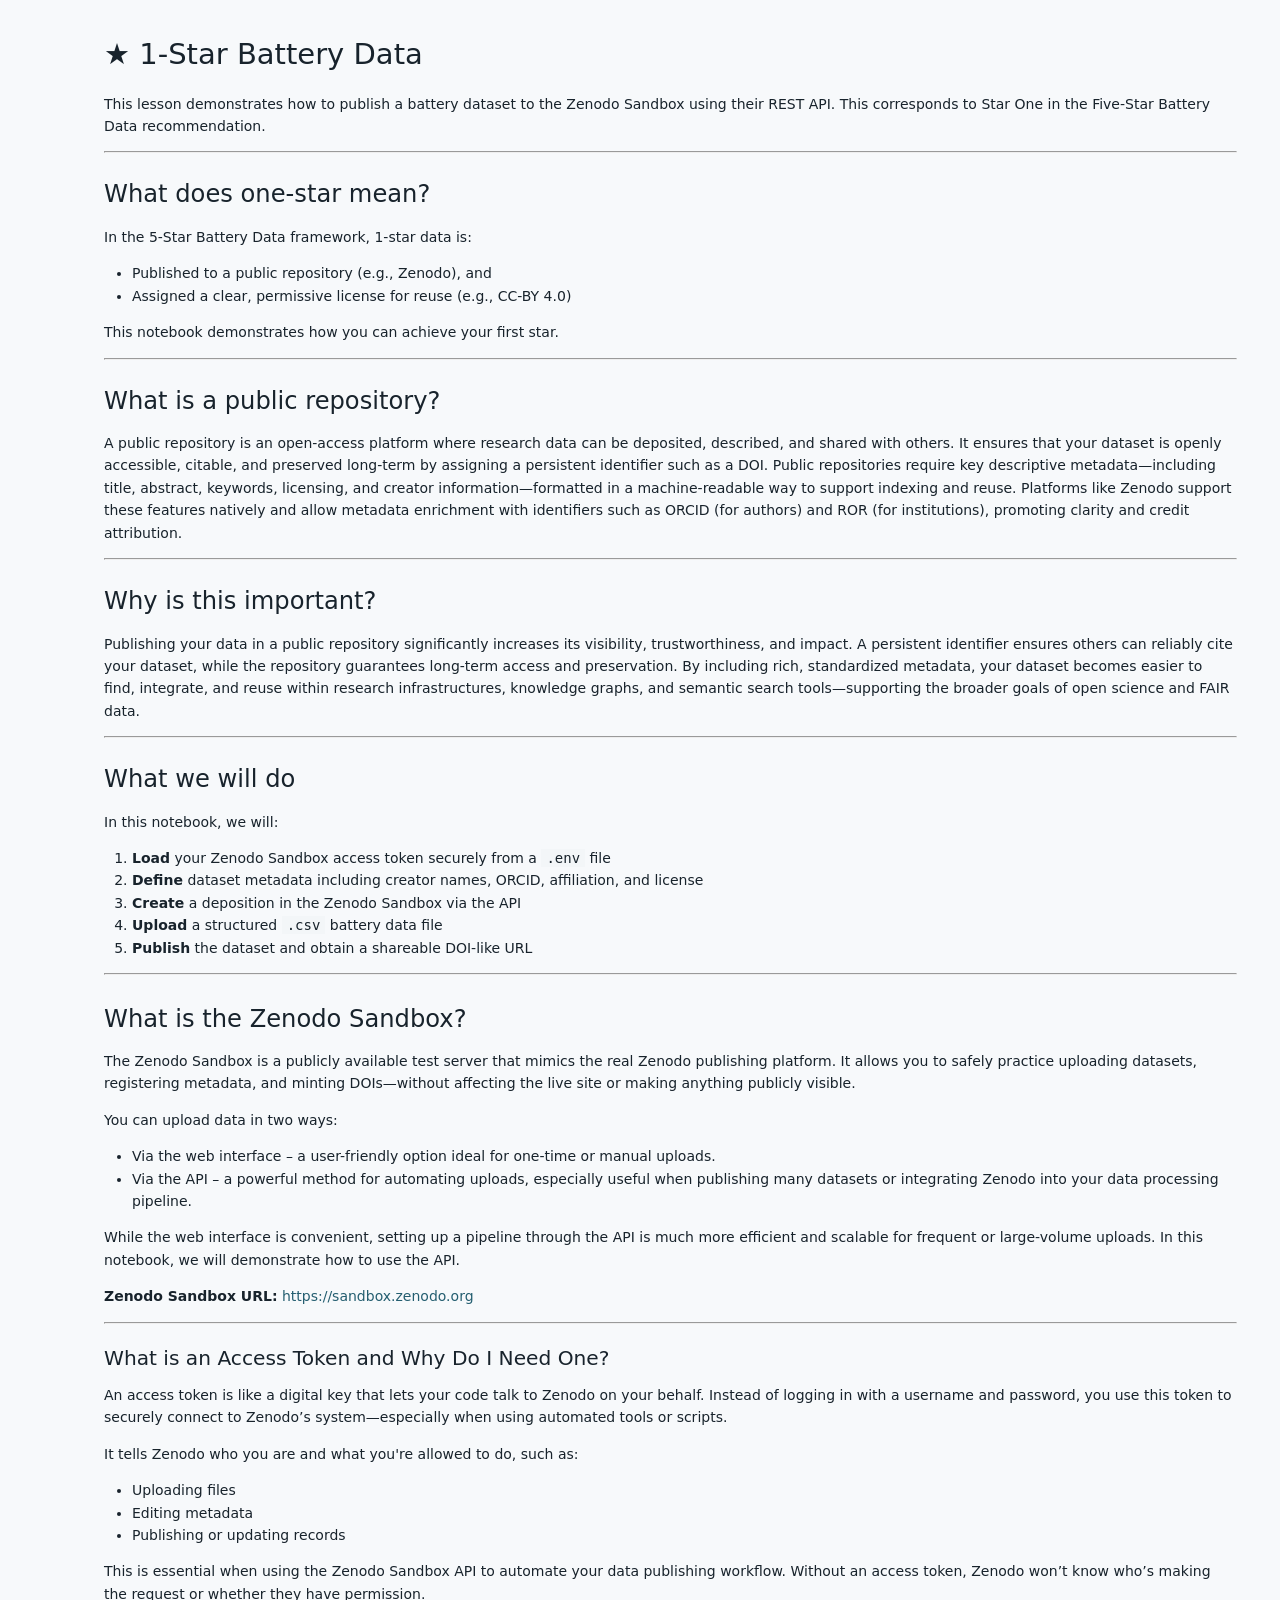
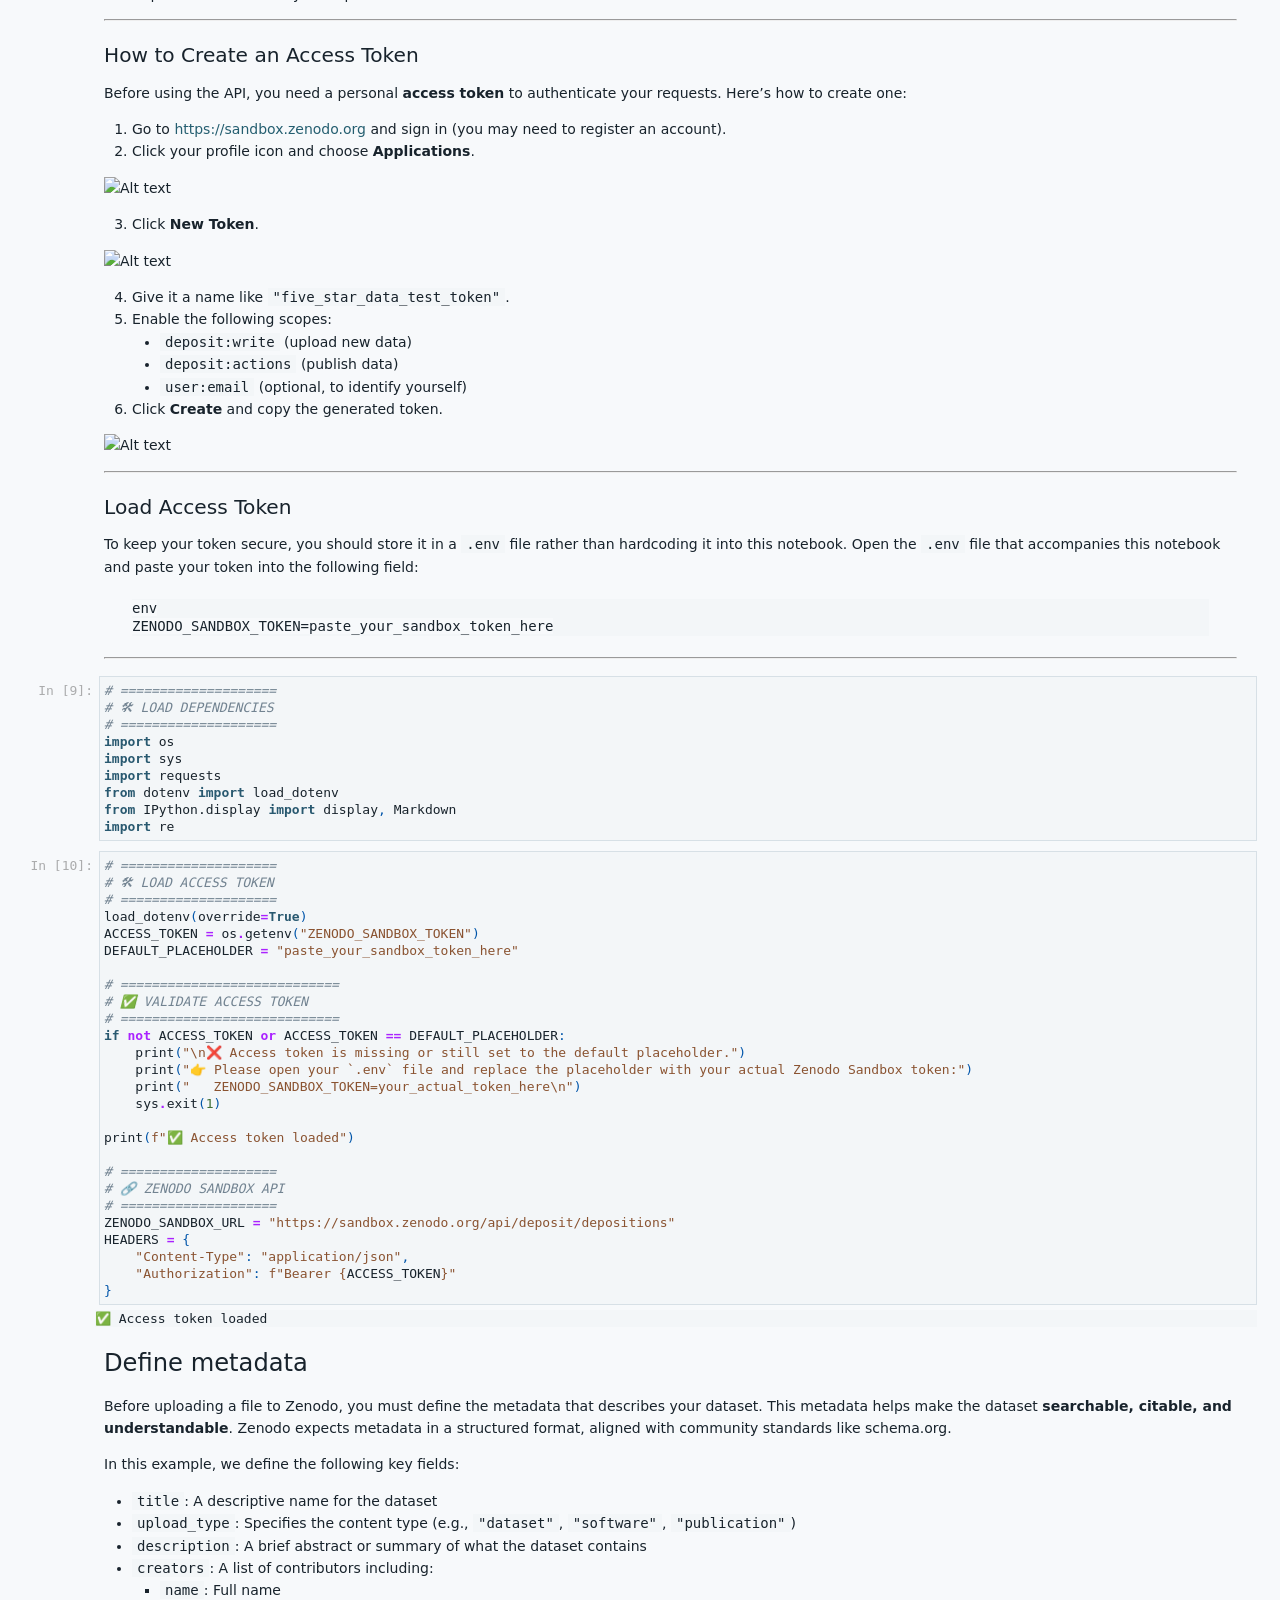
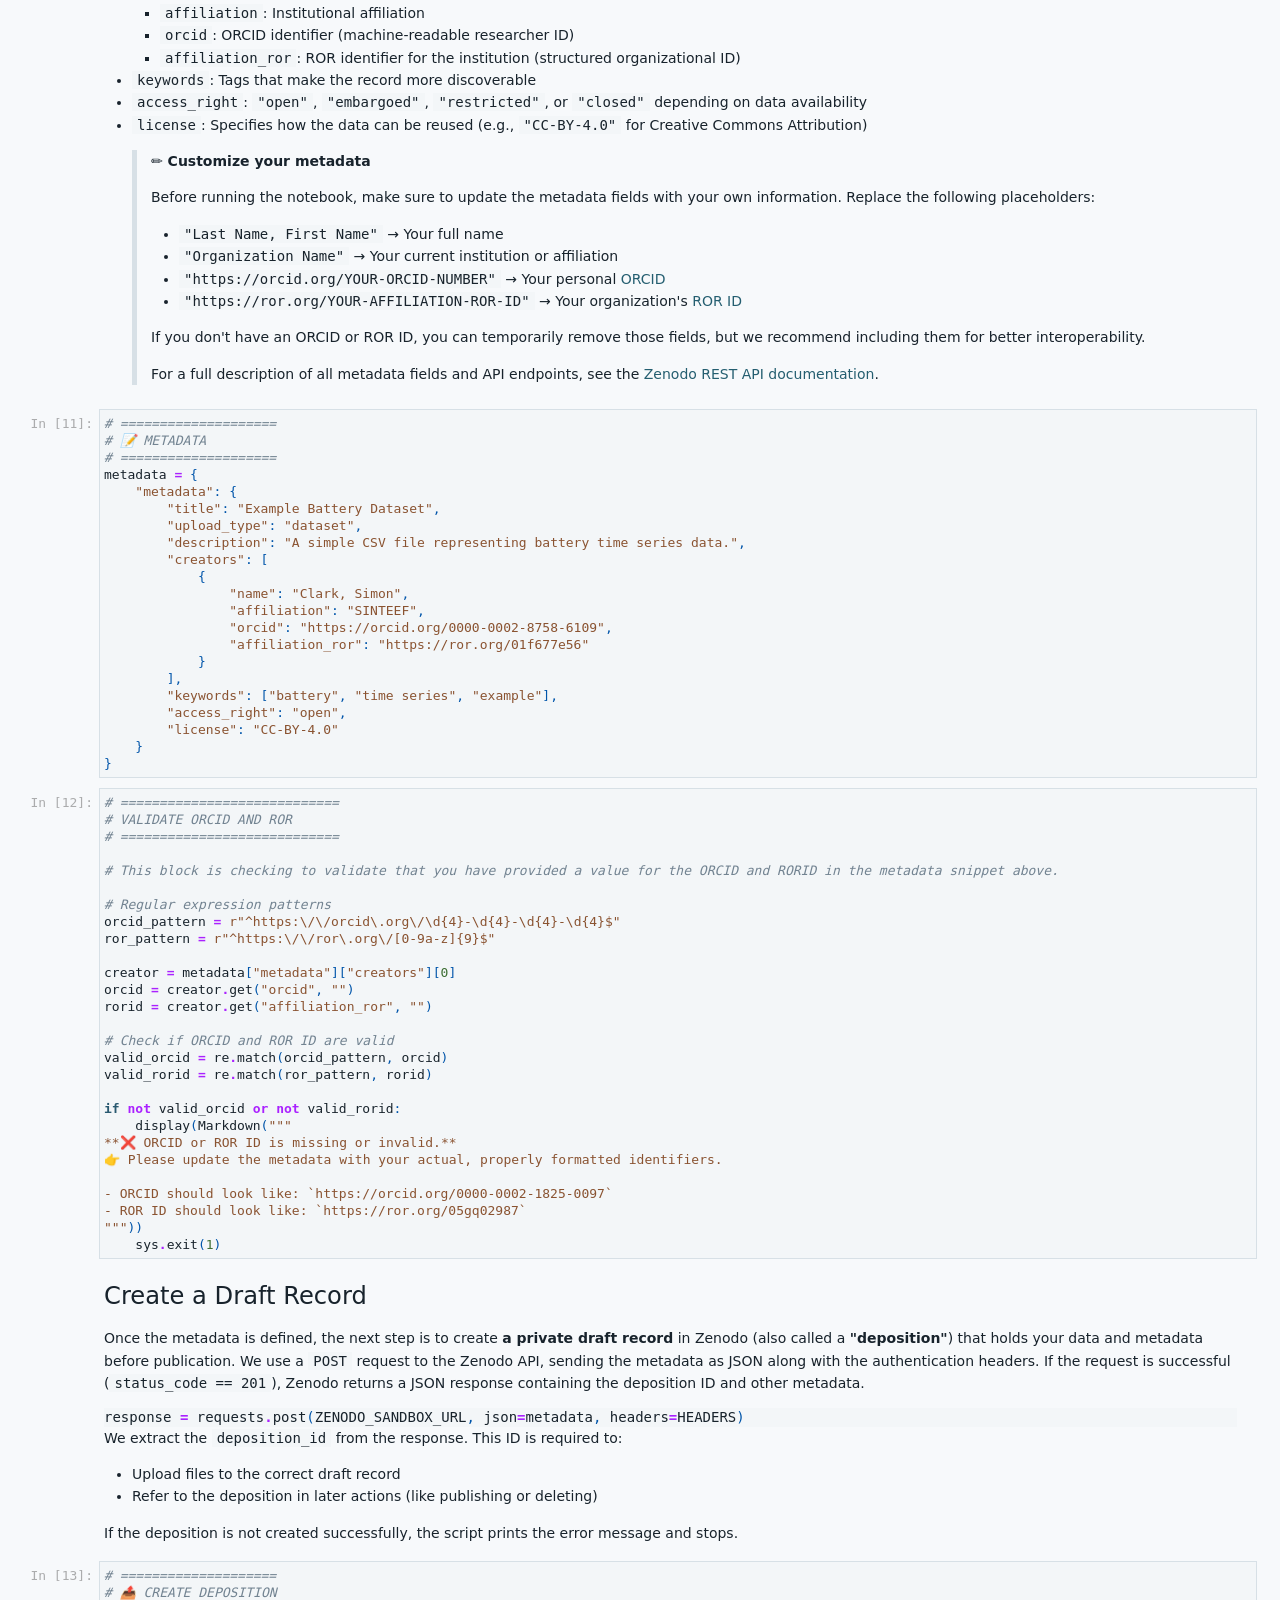
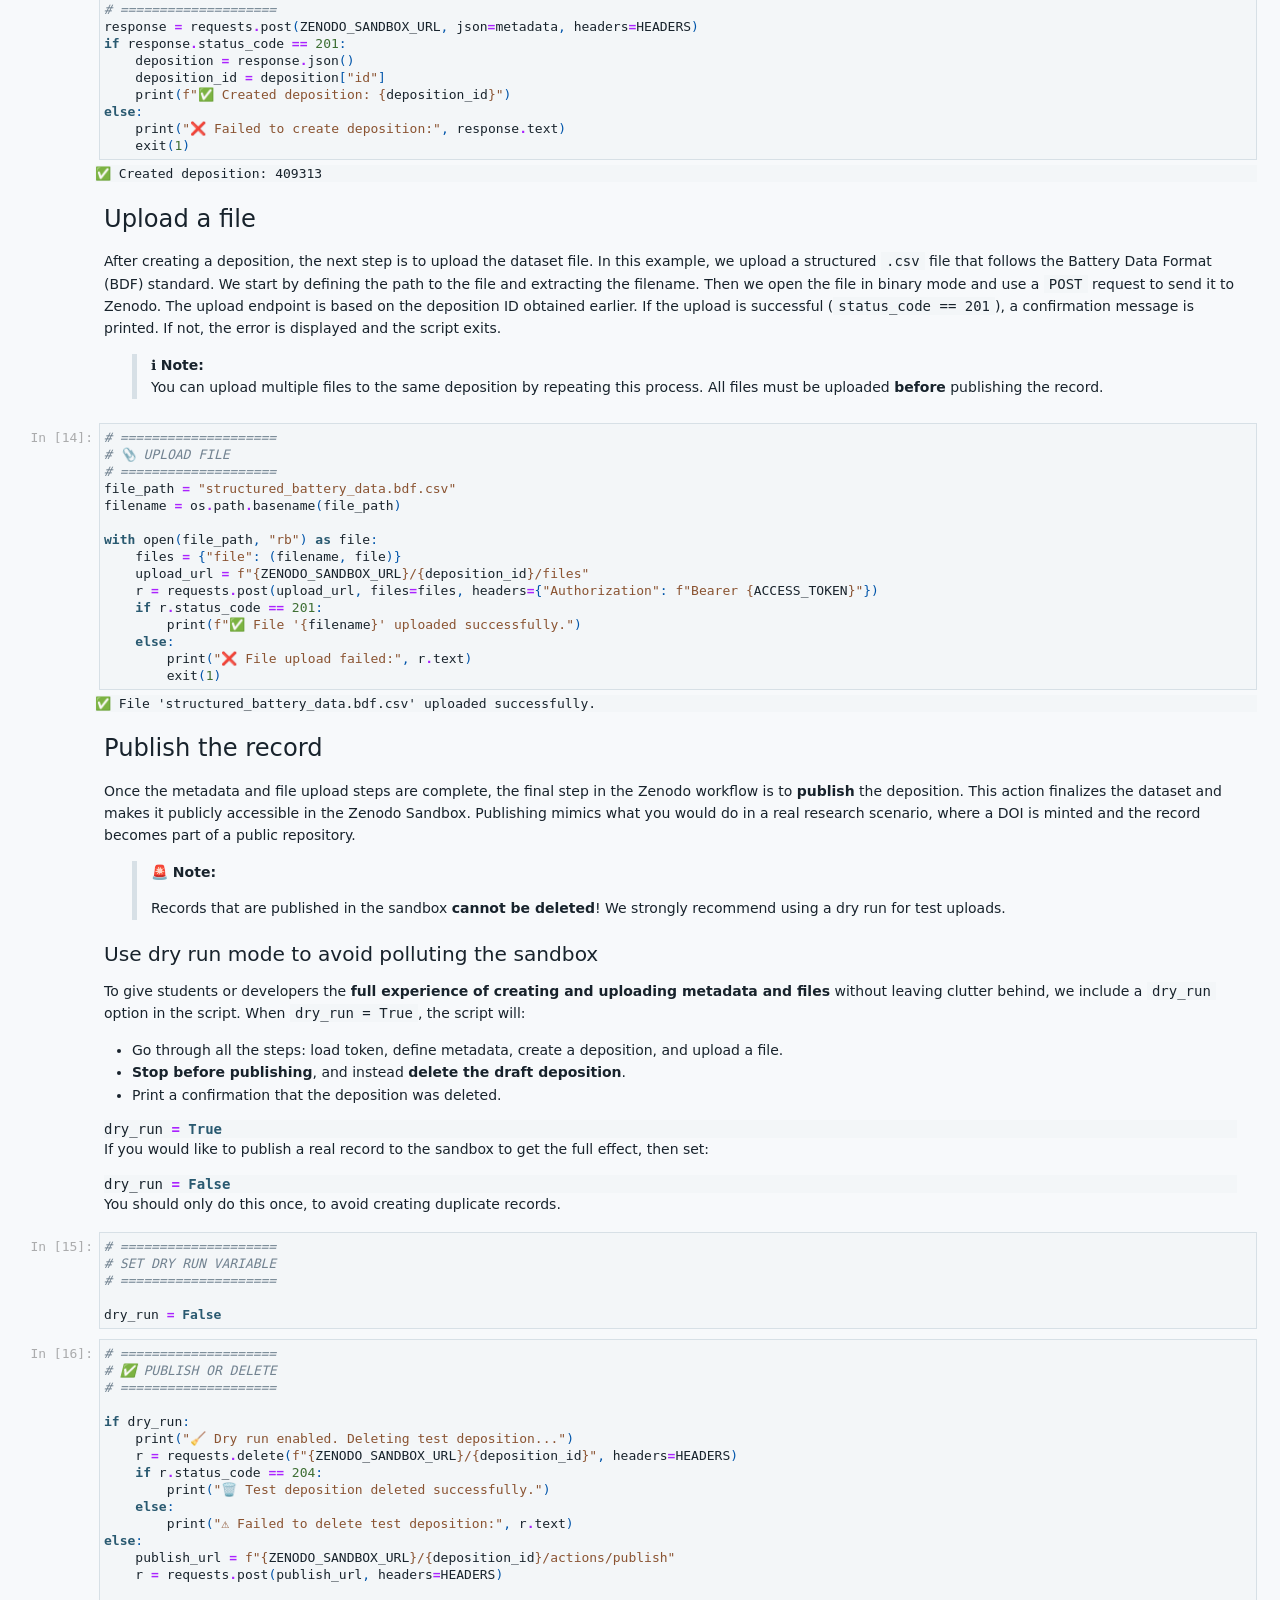
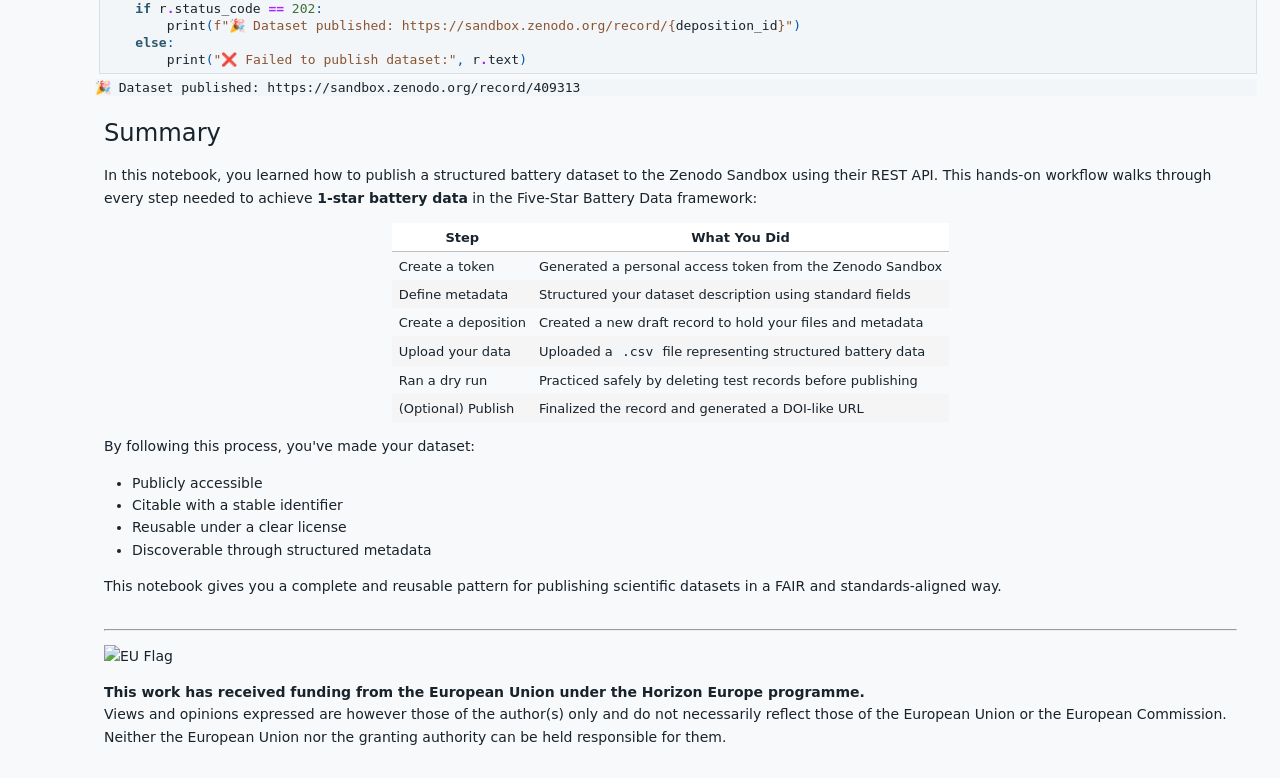
==== commit ce606366: "remove videos from notebooks" ====
--- a/exports/notebooks/modules/star-1/lessons/star-1-notebook.html
+++ b/exports/notebooks/modules/star-1/lessons/star-1-notebook.html
@@ -7923,10 +7923,6 @@
 </ul>
 <p>This notebook demonstrates how you can achieve your first star.</p>
 <hr/>
-<h2 id="Watch">Watch<a class="anchor-link" href="#Watch">¶</a></h2><div style="position: relative; padding-bottom: 56.25%; height: 0; overflow: hidden; max-width: 100%;">
-<iframe allow="accelerometer; autoplay; clipboard-write; encrypted-media; gyroscope; picture-in-picture" allowfullscreen="" frameborder="0" src="https://www.youtube.com/embed/MSOuXOc7Ctc" style="position: absolute; top: 0; left: 0; width: 100%; height: 100%;" title="Star 1: Open Access"></iframe>
-</div>
-<hr/>
 <h2 id="What-is-a-public-repository?">What is a public repository?<a class="anchor-link" href="#What-is-a-public-repository?">¶</a></h2><p>A public repository is an open-access platform where research data can be deposited, described, and shared with others. It ensures that your dataset is openly accessible, citable, and preserved long-term by assigning a persistent identifier such as a DOI. Public repositories require key descriptive metadata—including title, abstract, keywords, licensing, and creator information—formatted in a machine-readable way to support indexing and reuse.
 Platforms like Zenodo support these features natively and allow metadata enrichment with identifiers such as ORCID (for authors) and ROR (for institutions), promoting clarity and credit attribution.</p>
 <hr/>
